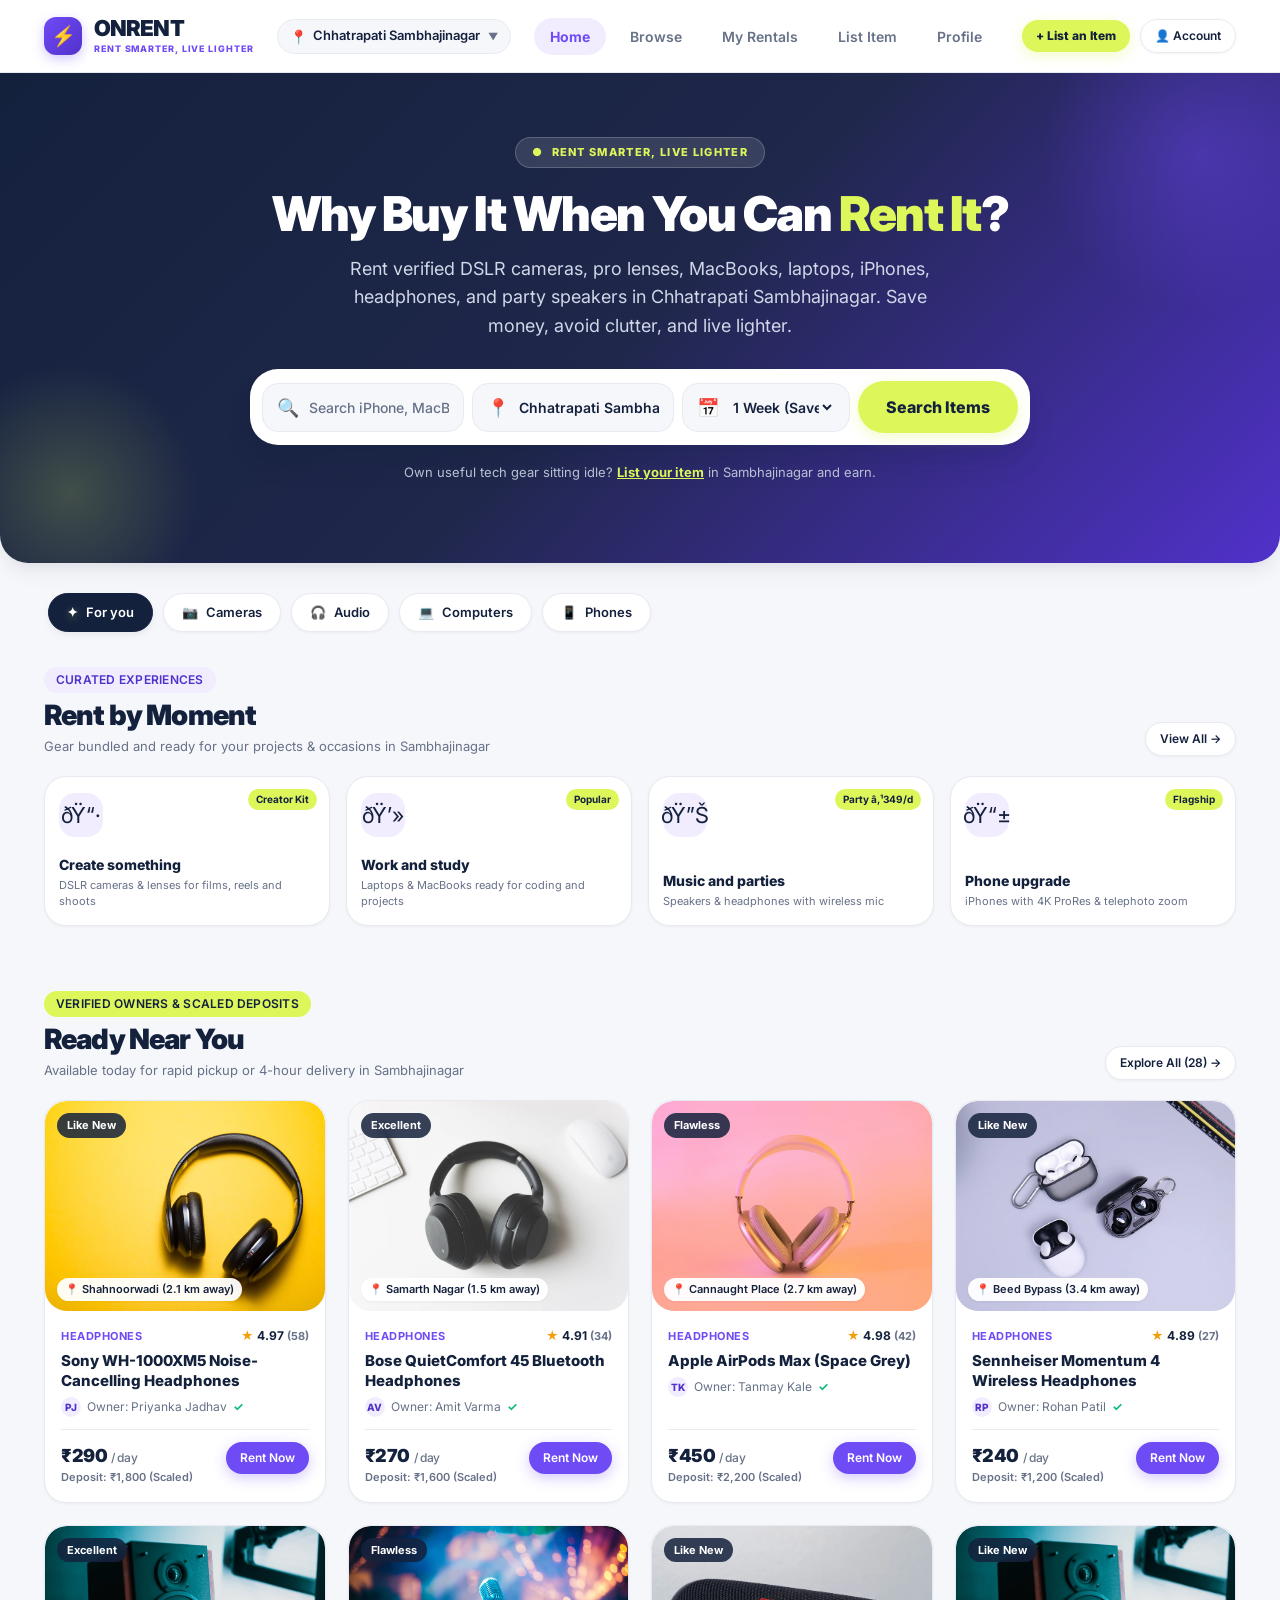
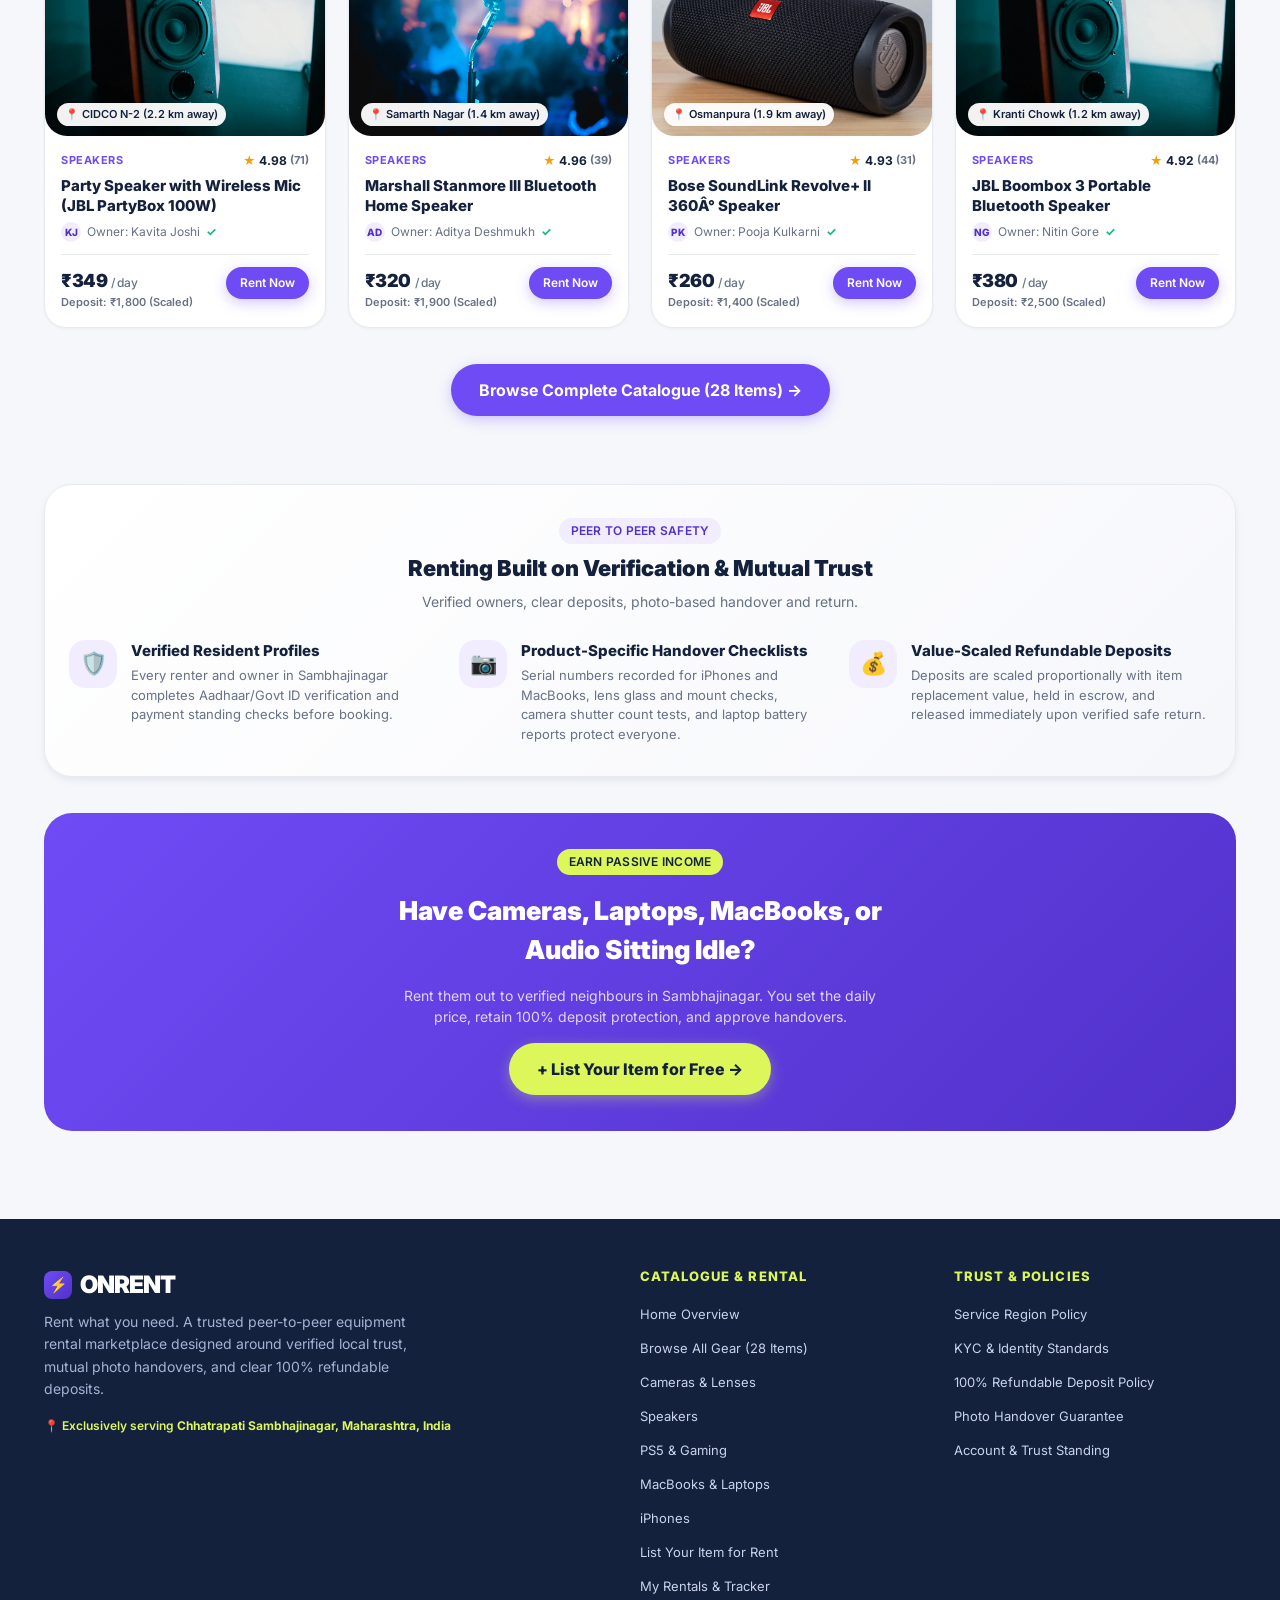
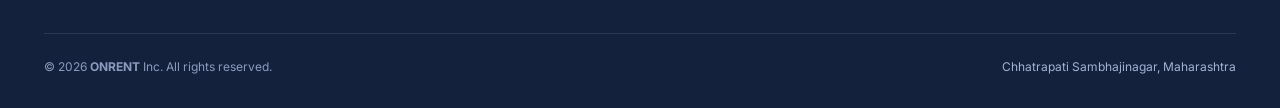
==== index.html @ 11cb268f "feat: initialize ONRENT application with core components, views, and seed assets" ====
<!DOCTYPE html>
<html lang="en">

<head>
  <meta charset="UTF-8" />
  <meta name="viewport" content="width=device-width, initial-scale=1.0" />
  <title>ONRENT — Rent What You Need in Chhatrapati Sambhajinagar</title>
  <meta name="description"
    content="ONRENT is the trusted local tech and creator gear rental marketplace in Chhatrapati Sambhajinagar. Rent DSLR cameras, DSLR lenses, MacBooks, laptops, iPhones, speakers, and PS5 gaming consoles with verified photo handovers." />
  <meta name="keywords"
    content="ONRENT, rental marketplace, Sambhajinagar, rent DSLR camera, rent DSLR lens, rent MacBook, rent laptop, rent iPhone, rent speaker, rent PS5" />

  <!-- Favicon SVG -->
  <link rel="icon"
    href="data:image/svg+xml,<svg xmlns='http://www.w3.org/2000/svg' viewBox='0 0 100 100'><rect width='100' height='100' rx='28' fill='%236f4bf6'/><text y='70' x='22' font-size='65' fill='%23ddf75b'>⚡</text></svg>"
    type="image/svg+xml" />

  <!-- Google Fonts: Inter -->
  <link rel="preconnect" href="https://fonts.googleapis.com">
  <link rel="preconnect" href="https://fonts.gstatic.com" crossorigin>
  <link href="https://fonts.googleapis.com/css2?family=Inter:wght@400;500;600;700;800;900&display=swap"
    rel="stylesheet">

  <!-- Core Design System Stylesheet -->
  <link rel="stylesheet" href="styles.css" />
</head>

<body>

  <!-- ======================================================================
       HEADER & NAVIGATION (Sticky Top Header with City Selector)
       ====================================================================== -->
  <header class="site-header" id="siteHeader">
    <!-- Populated dynamically by NavigationComponent -->
  </header>

  <!-- ======================================================================
       MAIN DYNAMIC VIEW CONTAINER
       All screens (Home, Browse, Product, Checkout, Tracker, Handover, Return,
       Rentals, List Item, Profile) render smoothly inside this container.
       ====================================================================== -->
  <main id="viewContainer" class="app-viewport">
    <!-- Screen components mount here -->
  </main>

  <!-- ======================================================================
       FOOTER
       ====================================================================== -->
  <footer class="site-footer">
    <div class="container">
      <div class="footer-top-grid">

        <!-- Brand Summary -->
        <div class="footer-brand">
          <div style="display: flex; align-items: center; gap: 8px; margin-bottom: 8px;">
            <span
              style="background: linear-gradient(135deg, var(--violet) 0%, var(--violet-dark) 100%); color: var(--lime); width: 28px; height: 28px; border-radius: 8px; display: inline-flex; align-items: center; justify-content: center; font-size: 15px; font-weight: 900;">⚡</span>
            <span style="font-size: 24px; font-weight: 900; letter-spacing: -0.04em;">ONRENT</span>
          </div>
          <p>
            Rent what you need. A trusted peer-to-peer equipment rental marketplace designed around verified local
            trust, mutual photo handovers, and clear 100% refundable deposits.
          </p>
          <div style="font-size: 12px; color: var(--lime); font-weight: 600;">
            📍 Exclusively serving <strong>Chhatrapati Sambhajinagar, Maharashtra, India</strong>
          </div>
        </div>

        <!-- Quick Navigation Links -->
        <div class="footer-col">
          <h5>Catalogue & Rental</h5>
          <ul class="footer-links-list">
            <li><button onclick="window.AppState.navigateTo('home')">Home Overview</button></li>
            <li><button onclick="window.AppState.navigateTo('browse')">Browse All Gear (28 Items)</button></li>
            <li><button onclick="window.AppState.navigateTo('browse', { category: 'cameras' })">Cameras &
                Lenses</button></li>
            <li><button onclick="window.AppState.navigateTo('browse', { category: 'speakers' })">Speakers</button></li>
            <li><button onclick="window.AppState.navigateTo('browse', { category: 'gaming' })">PS5 & Gaming</button>
            </li>
            <li><button onclick="window.AppState.navigateTo('browse', { category: 'computers' })">MacBooks &
                Laptops</button></li>

            <li><button onclick="window.AppState.navigateTo('browse', { category: 'phones' })">iPhones</button></li>
            <li><button onclick="window.AppState.navigateTo('list-item')">List Your Item for Rent</button></li>
            <li><button onclick="window.AppState.navigateTo('rentals')">My Rentals & Tracker</button></li>
          </ul>
        </div>

        <!-- Safety & Policy -->
        <div class="footer-col">
          <h5>Trust & Policies</h5>
          <ul class="footer-links-list">
            <li><button onclick="NavigationComponent.openLocationModal()">Service Region Policy</button></li>
            <li><button
                onclick="NavigationComponent.showToast('All renters and owners undergo Aadhaar / Govt ID verification before booking.')">KYC
                & Identity Standards</button></li>
            <li><button
                onclick="NavigationComponent.showToast('Security deposits are held in escrow and released immediately upon verified safe return.')">100%
                Refundable Deposit Policy</button></li>
            <li><button
                onclick="NavigationComponent.showToast('Mutual photo handovers preserve timestamped baseline condition records.')">Photo
                Handover Guarantee</button></li>
            <li><button onclick="window.AppState.navigateTo('profile')">Account & Trust Standing</button></li>
          </ul>
        </div>

      </div>

      <!-- Footer Bottom Copyright & Location -->
      <div class="footer-bottom-row">
        <div>
          © 2026 <strong>ONRENT</strong> Inc. All rights reserved.
        </div>
        <div style="color: #a4b3d3;">
          Chhatrapati Sambhajinagar, Maharashtra
        </div>
      </div>
    </div>
  </footer>

  <!-- Toast Notification Container -->
  <div id="toastShelf" class="toast-shelf" aria-live="polite"></div>

  <!-- Location Switcher Modal Placeholder -->
  <div id="locationModalContainer"></div>

  <!-- Core Data, State & Components Scripts -->
  <script src="config.js"></script>
  <script src="seed-data.js"></script>
  <script src="app-state.js"></script>
  <script src="components/navigation.js"></script>
  <script src="components/product-image.js"></script>
  <script src="components/home-view.js"></script>
  <script src="components/browse-view.js"></script>
  <script src="components/product-view.js"></script>
  <script src="components/checkout-view.js"></script>
  <script src="components/tracker-view.js"></script>
  <script src="components/handover-return.js"></script>
  <script src="components/rentals-view.js"></script>
  <script src="components/list-item-view.js"></script>
  <script src="components/profile-view.js"></script>

  <!-- Application Router & Lifecycle Dispatcher -->
  <script>
    // Main View Router
    function renderCurrentScreen() {
      const screen = window.AppState.currentScreen;

      switch (screen) {
        case 'home':
          window.HomeViewComponent.render();
          break;
        case 'browse':
          window.BrowseViewComponent.render();
          break;
        case 'product':
          window.ProductViewComponent.render();
          break;
        case 'checkout':
          window.CheckoutViewComponent.render();
          break;
        case 'tracker':
          window.TrackerViewComponent.render();
          break;
        case 'handover':
          window.HandoverReturnComponent.renderHandover();
          break;
        case 'return':
          window.HandoverReturnComponent.renderReturn();
          break;
        case 'rentals':
          window.RentalsViewComponent.render();
          break;
        case 'list-item':
          window.ListItemViewComponent.render();
          break;
        case 'profile':
          window.ProfileViewComponent.render();
          break;
        default:
          window.HomeViewComponent.render();
          break;
      }
    }

    function displayFatal(err) {
      const el = document.createElement('div');
      el.id = 'INITIALIZATION_FATAL';
      el.style = 'color:red;background:white;padding:30px;font-size:18px;font-family:monospace;white-space:pre-wrap;z-index:999999;position:relative;';
      el.innerText = 'INITIALIZATION ERROR:\n' + err.message + '\n' + err.stack;
      document.body ? document.body.insertBefore(el, document.body.firstChild) : alert(err.message);
      console.error('Fatal initialization error:', err);
    }

    // App Initialization
    document.addEventListener('DOMContentLoaded', () => {
      try {
        // Initialize Header & Mobile Bar
        window.NavigationComponent.init();

        // Listen to navigation events from AppState
        window.AppState.subscribe((event) => {
          if (event === 'navigate' || event === 'statechange' || event === 'booking_created' || event === 'listing_added' || event === 'handover_saved' || event === 'return_saved') {
            try {
              renderCurrentScreen();
            } catch (err) {
              displayFatal(err);
            }
          }
        });

        // Initial Mount
        renderCurrentScreen();
      } catch (err) {
        displayFatal(err);
      }
    });
  </script>

</body>

</html>
---- styles.css ----
/* ==========================================================================
   ONRENT — DESIGN SYSTEM & STYLESHEET
   Brand: ONRENT | Tagline: "Rent what you need"
   Palette:
     - Ink:         #14213d
     - Violet:      #6f4bf6
     - Dark Violet: #5131ca
     - Lime:        #ddf75b
     - Orange:      #ff8b5e
     - Paper:       #f6f7fb
     - Line:        #e8eaf1
     - Muted:       #677187
   Geometry: 19px–28px card border-radius, pill chips, soft layered shadows
   Layout: Mobile-first (430px mobile app) & Fluid Multi-Column Desktop Web
   ========================================================================== */

:root {
  /* Brand Core Palette */
  --ink: #14213d;
  --ink-900: #14213d;
  --ink-800: #1c2d52;
  --ink-700: #293d6b;
  --ink-600: #415582;
  --ink-500: #677187; /* Muted */
  --ink-400: #8c97af;
  --ink-300: #b8c1d4;
  --ink-200: #e8eaf1; /* Line */
  --ink-100: #f1f3f8;
  --ink-50:  #f6f7fb; /* Paper */

  --violet: #6f4bf6;
  --violet-hover: #5d38f2;
  --violet-dark: #5131ca;
  --violet-darker: #3c1fa8;
  --violet-light: #f1edfe;
  --violet-tint: #ded5fd;
  --violet-ring: rgba(111, 75, 246, 0.25);

  --lime: #ddf75b;
  --lime-hover: #d2f13f;
  --lime-dark: #8b9f1e;
  --lime-light: #f9fde6;

  --orange: #ff8b5e;
  --orange-hover: #ff743d;
  --orange-light: #fff2ec;

  --paper: #f6f7fb;
  --line: #e8eaf1;
  --muted: #677187;
  --white: #ffffff;

  --success: #10b981;
  --success-light: #ecfdf5;
  --warning: #f59e0b;
  --warning-light: #fffbeb;
  --danger: #ef4444;
  --danger-light: #fef2f2;

  /* Typography */
  --font-sans: 'Inter', -apple-system, BlinkMacSystemFont, 'Segoe UI', Roboto, Helvetica, Arial, sans-serif;

  /* Geometry & Radii */
  --radius-xs: 6px;
  --radius-sm: 10px;
  --radius-md: 16px;
  --radius-card: 22px;   /* 19px - 28px standard */
  --radius-lg: 24px;
  --radius-xl: 28px;
  --radius-full: 9999px; /* Pill */

  /* Shadows */
  --shadow-xs: 0 1px 3px rgba(20, 33, 61, 0.05);
  --shadow-sm: 0 4px 12px -2px rgba(20, 33, 61, 0.06), 0 2px 6px -1px rgba(20, 33, 61, 0.04);
  --shadow-md: 0 10px 25px -4px rgba(20, 33, 61, 0.08), 0 6px 12px -2px rgba(20, 33, 61, 0.04);
  --shadow-lg: 0 20px 35px -8px rgba(20, 33, 61, 0.12), 0 12px 18px -4px rgba(20, 33, 61, 0.06);
  --shadow-violet: 0 12px 28px -6px rgba(111, 75, 246, 0.35);
  --shadow-lime: 0 8px 20px -4px rgba(221, 247, 91, 0.4);

  /* Transitions */
  --ease-spring: cubic-bezier(0.175, 0.885, 0.32, 1.275);
  --transition-fast: 0.15s ease;
  --transition-normal: 0.25s ease;
}

/* ==========================================================================
   RESET & BASE STYLES
   ========================================================================== */
*, *::before, *::after {
  box-sizing: border-box;
  margin: 0;
  padding: 0;
}

html {
  font-size: 16px;
  scroll-behavior: smooth;
  -webkit-text-size-adjust: 100%;
}

body {
  font-family: var(--font-sans);
  background-color: var(--paper);
  color: var(--ink);
  line-height: 1.5;
  -webkit-font-smoothing: antialiased;
  -moz-osx-font-smoothing: grayscale;
  min-height: 100vh;
  display: flex;
  flex-direction: column;
  overflow-x: hidden;
  padding-bottom: 76px; /* Space for mobile bottom bar */
}

@media (min-width: 992px) {
  body {
    padding-bottom: 0;
  }
}

img {
  max-width: 100%;
  height: auto;
  display: block;
}

button, input, select, textarea {
  font: inherit;
  color: inherit;
}

button {
  cursor: pointer;
  border: none;
  background: none;
  outline: none;
  transition: transform var(--transition-fast), background-color var(--transition-fast), box-shadow var(--transition-fast), opacity var(--transition-fast);
}

button:active {
  transform: scale(0.98);
}

a {
  color: inherit;
  text-decoration: none;
}

/* Accessible Focus States */
button:focus-visible, input:focus-visible, select:focus-visible, textarea:focus-visible, a:focus-visible, [tabindex]:focus-visible {
  outline: 2px solid var(--violet);
  outline-offset: 2px;
}

/* Layout Containers */
.container {
  width: 100%;
  max-width: 1240px;
  margin-left: auto;
  margin-right: auto;
  padding-left: 16px;
  padding-right: 16px;
}

@media (min-width: 768px) {
  .container {
    padding-left: 24px;
    padding-right: 24px;
  }
}

/* App Shell Framework */
.app-viewport {
  width: 100%;
  min-height: 100vh;
  display: flex;
  flex-direction: column;
}

/* ==========================================================================
   BUTTONS & CALL-TO-ACTION SYSTEM
   ========================================================================== */
.btn {
  display: inline-flex;
  align-items: center;
  justify-content: center;
  gap: 8px;
  font-weight: 600;
  font-size: 14px;
  padding: 10px 18px;
  border-radius: var(--radius-full);
  text-align: center;
  white-space: nowrap;
  user-select: none;
  position: relative;
  overflow: hidden;
  transition: all var(--transition-normal);
}

.btn-sm {
  padding: 7px 14px;
  font-size: 12px;
}

.btn-lg {
  padding: 14px 28px;
  font-size: 16px;
  font-weight: 700;
}

/* Violet Primary Button */
.btn-violet {
  background-color: var(--violet);
  color: var(--white);
  box-shadow: 0 4px 14px rgba(111, 75, 246, 0.3);
}

.btn-violet:hover {
  background-color: var(--violet-hover);
  box-shadow: 0 6px 18px rgba(111, 75, 246, 0.4);
}

/* Lime Highlight CTA Button (Key reference design requirement) */
.btn-lime {
  background-color: var(--lime);
  color: var(--ink);
  font-weight: 800;
  box-shadow: 0 4px 14px rgba(221, 247, 91, 0.35);
}

.btn-lime:hover {
  background-color: var(--lime-hover);
  box-shadow: 0 6px 20px rgba(221, 247, 91, 0.5);
}

/* Secondary Button */
.btn-secondary {
  background-color: var(--white);
  color: var(--ink);
  border: 1px solid var(--line);
  box-shadow: var(--shadow-xs);
}

.btn-secondary:hover {
  background-color: var(--ink-100);
  border-color: var(--ink-300);
}

/* Ghost / Outline Violet */
.btn-outline-violet {
  background-color: transparent;
  color: var(--violet);
  border: 1.5px solid var(--violet);
}

.btn-outline-violet:hover {
  background-color: var(--violet-light);
}

.btn-full {
  width: 100%;
}

/* Pill Badges & Chips */
.pill-badge {
  display: inline-flex;
  align-items: center;
  gap: 6px;
  padding: 4px 12px;
  border-radius: var(--radius-full);
  font-size: 12px;
  font-weight: 600;
  letter-spacing: 0.02em;
}

.pill-badge-violet {
  background-color: var(--violet-light);
  color: var(--violet-dark);
}

.pill-badge-lime {
  background-color: var(--lime);
  color: var(--ink);
}

.pill-badge-orange {
  background-color: var(--orange-light);
  color: #c2410c;
}

.pill-badge-success {
  background-color: var(--success-light);
  color: #065f46;
}

.pill-badge-muted {
  background-color: var(--ink-100);
  color: var(--muted);
  border: 1px solid var(--line);
}

/* ==========================================================================
   NAVIGATION: TOP DESKTOP HEADER & MOBILE BAR
   ========================================================================== */
.site-header {
  position: sticky;
  top: 0;
  z-index: 100;
  background-color: rgba(255, 255, 255, 0.95);
  backdrop-filter: blur(14px);
  border-bottom: 1px solid var(--line);
  transition: box-shadow var(--transition-fast);
}

.site-header.scrolled {
  box-shadow: var(--shadow-sm);
}

.header-container {
  display: flex;
  align-items: center;
  justify-content: space-between;
  height: 72px;
  gap: 16px;
}

.brand-block {
  display: flex;
  align-items: center;
  gap: 12px;
  cursor: pointer;
  text-decoration: none;
}

.brand-symbol {
  width: 38px;
  height: 38px;
  border-radius: 12px;
  background: linear-gradient(135deg, var(--violet) 0%, var(--violet-dark) 100%);
  display: flex;
  align-items: center;
  justify-content: center;
  color: var(--lime);
  font-weight: 900;
  font-size: 20px;
  box-shadow: 0 4px 12px rgba(111, 75, 246, 0.3);
}

.brand-text-wrap {
  display: flex;
  flex-direction: column;
}

.brand-name {
  font-size: 22px;
  font-weight: 900;
  letter-spacing: -0.04em;
  color: var(--ink);
  line-height: 1;
}

.brand-eyebrow-text {
  font-size: 9px;
  font-weight: 800;
  letter-spacing: 0.1em;
  color: var(--violet);
  margin-top: 3px;
  text-transform: uppercase;
}

/* Location Selector Chip */
.location-selector-chip {
  display: inline-flex;
  align-items: center;
  gap: 6px;
  background-color: var(--ink-50);
  border: 1px solid var(--line);
  padding: 6px 12px;
  border-radius: var(--radius-full);
  font-size: 13px;
  font-weight: 600;
  color: var(--ink);
  transition: all var(--transition-fast);
}

.location-selector-chip:hover {
  background-color: var(--white);
  border-color: var(--violet-tint);
  box-shadow: var(--shadow-xs);
}

.location-dot {
  color: var(--violet);
  font-size: 14px;
}

/* Desktop Navigation Menu Links */
.desktop-nav {
  display: none;
}

@media (min-width: 992px) {
  .desktop-nav {
    display: flex;
    align-items: center;
    gap: 8px;
  }
}

.nav-item-btn {
  padding: 8px 16px;
  border-radius: var(--radius-full);
  font-size: 14px;
  font-weight: 600;
  color: var(--muted);
  transition: all var(--transition-fast);
}

.nav-item-btn:hover {
  color: var(--violet);
  background-color: var(--violet-light);
}

.nav-item-btn.active {
  color: var(--violet);
  background-color: var(--violet-light);
  font-weight: 700;
}

.header-actions {
  display: flex;
  align-items: center;
  gap: 10px;
}

/* Mobile Bottom Navigation Bar (Fixed 430px app feel) */
.mobile-bottom-bar {
  position: fixed;
  bottom: 0;
  left: 0;
  right: 0;
  height: 68px;
  background-color: rgba(255, 255, 255, 0.98);
  backdrop-filter: blur(16px);
  border-top: 1px solid var(--line);
  display: flex;
  align-items: center;
  justify-content: space-around;
  z-index: 99;
  box-shadow: 0 -4px 18px rgba(20, 33, 61, 0.05);
}

@media (min-width: 992px) {
  .mobile-bottom-bar {
    display: none;
  }
}

.mobile-nav-tab {
  display: flex;
  flex-direction: column;
  align-items: center;
  justify-content: center;
  gap: 3px;
  flex: 1;
  height: 100%;
  color: var(--muted);
  font-size: 11px;
  font-weight: 600;
  transition: all var(--transition-fast);
  position: relative;
}

.mobile-nav-tab.active {
  color: var(--violet);
  font-weight: 700;
}

.mobile-nav-tab .tab-icon {
  font-size: 20px;
  transition: transform var(--transition-fast);
}

.mobile-nav-tab.active .tab-icon {
  transform: translateY(-2px);
}

.mobile-nav-tab.list-tab-highlight {
  position: relative;
}

.mobile-nav-tab.list-tab-highlight .tab-icon-wrap {
  width: 40px;
  height: 40px;
  border-radius: 50%;
  background: linear-gradient(135deg, var(--violet) 0%, var(--violet-dark) 100%);
  display: flex;
  align-items: center;
  justify-content: center;
  color: var(--lime);
  font-size: 18px;
  box-shadow: var(--shadow-violet);
  margin-top: -14px;
}

/* ==========================================================================
   HERO BANNER & SEARCH BAR
   ========================================================================== */
.hero-section {
  position: relative;
  background: linear-gradient(135deg, #14213d 0%, #1f274a 50%, #5131ca 100%);
  color: var(--white);
  padding: 44px 0 60px;
  border-radius: 0 0 var(--radius-xl) var(--radius-xl);
  overflow: hidden;
  box-shadow: var(--shadow-md);
}

@media (min-width: 768px) {
  .hero-section {
    padding: 64px 0 80px;
    margin-bottom: 24px;
  }
}

.hero-bg-shapes {
  position: absolute;
  top: 0;
  left: 0;
  right: 0;
  bottom: 0;
  pointer-events: none;
  overflow: hidden;
}

.hero-shape-1 {
  position: absolute;
  top: -80px;
  right: -80px;
  width: 320px;
  height: 320px;
  border-radius: 50%;
  background: radial-gradient(circle, rgba(111, 75, 246, 0.35) 0%, transparent 70%);
}

.hero-shape-2 {
  position: absolute;
  bottom: -60px;
  left: -60px;
  width: 260px;
  height: 260px;
  border-radius: 50%;
  background: radial-gradient(circle, rgba(221, 247, 91, 0.2) 0%, transparent 70%);
}

.hero-content {
  position: relative;
  z-index: 2;
  text-align: center;
  max-width: 840px;
  margin: 0 auto;
}

.hero-pill-badge {
  display: inline-flex;
  align-items: center;
  gap: 8px;
  background-color: rgba(255, 255, 255, 0.12);
  backdrop-filter: blur(8px);
  border: 1px solid rgba(255, 255, 255, 0.2);
  color: var(--lime);
  font-size: 11px;
  font-weight: 800;
  letter-spacing: 0.12em;
  padding: 6px 16px;
  border-radius: var(--radius-full);
  margin-bottom: 18px;
  text-transform: uppercase;
}

.hero-title {
  font-size: 32px;
  font-weight: 900;
  line-height: 1.15;
  letter-spacing: -0.03em;
  margin-bottom: 14px;
}

@media (min-width: 768px) {
  .hero-title {
    font-size: 48px;
  }
}

.hero-title .highlight-lime {
  color: var(--lime);
  position: relative;
}

.hero-subtitle {
  font-size: 15px;
  color: #d1d7e8;
  max-width: 620px;
  margin: 0 auto 28px;
  line-height: 1.6;
}

@media (min-width: 768px) {
  .hero-subtitle {
    font-size: 18px;
  }
}

/* Search Bar Component */
.hero-search-box {
  background-color: var(--white);
  border-radius: var(--radius-xl);
  padding: 12px;
  box-shadow: var(--shadow-lg);
  max-width: 780px;
  margin: 0 auto;
}

.search-form-grid {
  display: flex;
  flex-direction: column;
  gap: 10px;
}

@media (min-width: 768px) {
  .search-form-grid {
    flex-direction: row;
    align-items: center;
    gap: 8px;
  }
}

.search-field-unit {
  flex: 1;
  display: flex;
  align-items: center;
  gap: 10px;
  background-color: var(--ink-50);
  border: 1px solid var(--line);
  padding: 10px 14px;
  border-radius: var(--radius-md);
  text-align: left;
}

.search-field-unit.duration-field {
  flex: 0.8;
}

.search-field-unit input, .search-field-unit select {
  border: none;
  background: transparent;
  width: 100%;
  font-size: 14px;
  font-weight: 600;
  color: var(--ink);
  outline: none;
}

.search-field-unit input::placeholder {
  color: var(--muted);
  font-weight: 500;
}

.search-field-icon {
  font-size: 18px;
  color: var(--violet);
  flex-shrink: 0;
}

/* Category Chips Scroller */
.category-chips-bar {
  display: flex;
  align-items: center;
  gap: 10px;
  overflow-x: auto;
  padding: 18px 4px 10px;
  scrollbar-width: none;
  -webkit-overflow-scrolling: touch;
}

.category-chips-bar::-webkit-scrollbar {
  display: none;
}

.category-chip {
  display: inline-flex;
  align-items: center;
  gap: 8px;
  padding: 9px 18px;
  border-radius: var(--radius-full);
  background-color: var(--white);
  border: 1px solid var(--line);
  color: var(--ink);
  font-size: 13px;
  font-weight: 600;
  white-space: nowrap;
  box-shadow: var(--shadow-xs);
  transition: all var(--transition-fast);
}

.category-chip:hover {
  border-color: var(--violet-tint);
  background-color: var(--ink-100);
}

.category-chip.active {
  background-color: var(--ink);
  color: var(--white);
  border-color: var(--ink);
  box-shadow: var(--shadow-sm);
}

.category-chip.active .chip-icon {
  filter: drop-shadow(0 2px 4px rgba(221, 247, 91, 0.4));
}

/* ==========================================================================
   "RENT BY MOMENT" CURATED CAROUSEL/TILES
   ========================================================================== */
.section-block {
  padding: 32px 0;
}

.section-head {
  display: flex;
  align-items: flex-end;
  justify-content: space-between;
  margin-bottom: 20px;
  gap: 12px;
}

.section-title {
  font-size: 22px;
  font-weight: 900;
  letter-spacing: -0.03em;
  color: var(--ink);
  line-height: 1.2;
}

@media (min-width: 768px) {
  .section-title {
    font-size: 28px;
  }
}

.section-subtitle {
  font-size: 13px;
  color: var(--muted);
  margin-top: 4px;
}

.moments-scroll-grid {
  display: grid;
  grid-template-columns: repeat(2, 1fr);
  gap: 14px;
}

@media (min-width: 640px) {
  .moments-scroll-grid {
    grid-template-columns: repeat(3, 1fr);
    gap: 16px;
  }
}

@media (min-width: 1024px) {
  .moments-scroll-grid {
    grid-template-columns: repeat(6, 1fr);
  }
}

.moment-card {
  background: var(--white);
  border: 1px solid var(--line);
  border-radius: var(--radius-card);
  padding: 16px 14px;
  cursor: pointer;
  display: flex;
  flex-direction: column;
  justify-content: space-between;
  min-height: 150px;
  box-shadow: var(--shadow-xs);
  transition: transform var(--transition-normal), box-shadow var(--transition-normal), border-color var(--transition-normal);
  position: relative;
  overflow: hidden;
}

.moment-card:hover {
  transform: translateY(-4px);
  box-shadow: var(--shadow-md);
  border-color: var(--violet-tint);
}

.moment-icon-badge {
  width: 44px;
  height: 44px;
  border-radius: var(--radius-md);
  background-color: var(--violet-light);
  display: flex;
  align-items: center;
  justify-content: center;
  font-size: 22px;
  margin-bottom: 12px;
}

.moment-tag-pill {
  position: absolute;
  top: 12px;
  right: 12px;
  font-size: 10px;
  font-weight: 700;
  padding: 3px 8px;
  border-radius: var(--radius-full);
  background: var(--lime);
  color: var(--ink);
}

.moment-card-title {
  font-size: 14px;
  font-weight: 800;
  color: var(--ink);
  line-height: 1.3;
  margin-bottom: 4px;
}

.moment-card-desc {
  font-size: 11px;
  color: var(--muted);
  line-height: 1.4;
}

/* ==========================================================================
   PRODUCT CARD & CATALOGUE GRID
   ========================================================================== */
.product-grid {
  display: grid;
  grid-template-columns: 1fr;
  gap: 18px;
}

@media (min-width: 580px) {
  .product-grid {
    grid-template-columns: repeat(2, 1fr);
  }
}

@media (min-width: 992px) {
  .product-grid {
    grid-template-columns: repeat(3, 1fr);
    gap: 22px;
  }
}

@media (min-width: 1200px) {
  .product-grid {
    grid-template-columns: repeat(4, 1fr);
  }
}

.product-card {
  background-color: var(--white);
  border: 1px solid var(--line);
  border-radius: var(--radius-card);
  overflow: hidden;
  box-shadow: var(--shadow-xs);
  transition: transform var(--transition-normal), box-shadow var(--transition-normal), border-color var(--transition-normal);
  display: flex;
  flex-direction: column;
  cursor: pointer;
  position: relative;
}

.product-card:hover {
  transform: translateY(-4px);
  box-shadow: var(--shadow-md);
  border-color: var(--violet-tint);
}

.product-card-img-wrap {
  position: relative;
  width: 100%;
  aspect-ratio: 4 / 3;
  background-color: var(--ink-100);
  overflow: hidden;
}

.product-card-img {
  width: 100%;
  height: 100%;
  object-fit: cover;
  transition: transform 0.4s ease;
}

.product-card:hover .product-card-img {
  transform: scale(1.04);
}

.product-condition-badge {
  position: absolute;
  top: 12px;
  left: 12px;
  font-size: 11px;
  font-weight: 700;
  padding: 4px 10px;
  border-radius: var(--radius-full);
  background-color: rgba(20, 33, 61, 0.85);
  backdrop-filter: blur(6px);
  color: var(--white);
}

.product-distance-badge {
  position: absolute;
  bottom: 10px;
  left: 12px;
  font-size: 11px;
  font-weight: 600;
  padding: 3px 8px;
  border-radius: var(--radius-full);
  background-color: rgba(255, 255, 255, 0.95);
  backdrop-filter: blur(6px);
  color: var(--ink);
  box-shadow: var(--shadow-xs);
}

.product-card-body {
  padding: 16px;
  display: flex;
  flex-direction: column;
  flex: 1;
}

.product-category-row {
  display: flex;
  align-items: center;
  justify-content: space-between;
  margin-bottom: 6px;
}

.product-category-name {
  font-size: 11px;
  font-weight: 700;
  letter-spacing: 0.05em;
  text-transform: uppercase;
  color: var(--violet);
}

.product-rating-box {
  display: flex;
  align-items: center;
  gap: 3px;
  font-size: 12px;
  font-weight: 700;
  color: var(--ink);
}

.product-rating-box .star {
  color: #f59e0b;
}

.product-card-title {
  font-size: 15px;
  font-weight: 800;
  color: var(--ink);
  line-height: 1.35;
  margin-bottom: 6px;
  display: -webkit-box;
  -webkit-line-clamp: 2;
  -webkit-box-orient: vertical;
  overflow: hidden;
}

.product-owner-row {
  display: flex;
  align-items: center;
  gap: 6px;
  font-size: 12px;
  color: var(--muted);
  margin-bottom: 12px;
}

.product-owner-avatar {
  width: 20px;
  height: 20px;
  border-radius: 50%;
  background-color: var(--violet-light);
  color: var(--violet-dark);
  font-size: 10px;
  font-weight: 800;
  display: flex;
  align-items: center;
  justify-content: center;
}

.product-card-footer {
  margin-top: auto;
  padding-top: 12px;
  border-top: 1px solid var(--line);
  display: flex;
  align-items: baseline;
  justify-content: space-between;
}

.product-price-block {
  display: flex;
  flex-direction: column;
}

.product-daily-rate {
  font-size: 18px;
  font-weight: 900;
  color: var(--ink);
  letter-spacing: -0.02em;
}

.product-daily-rate span {
  font-size: 12px;
  font-weight: 500;
  color: var(--muted);
}

.product-deposit-pill {
  font-size: 11px;
  font-weight: 600;
  color: var(--muted);
}

/* ==========================================================================
   TRUST & SAFETY BANNER (Specific Reference Design Requirement)
   ========================================================================== */
.trust-banner-section {
  background: linear-gradient(135deg, var(--white) 0%, var(--ink-50) 100%);
  border: 1px solid var(--line);
  border-radius: var(--radius-xl);
  padding: 32px 24px;
  margin: 36px 0;
  box-shadow: var(--shadow-sm);
}

.trust-banner-grid {
  display: grid;
  grid-template-columns: 1fr;
  gap: 20px;
}

@media (min-width: 768px) {
  .trust-banner-grid {
    grid-template-columns: repeat(3, 1fr);
    gap: 28px;
  }
}

.trust-feature-item {
  display: flex;
  gap: 14px;
  align-items: flex-start;
}

.trust-feature-icon {
  width: 48px;
  height: 48px;
  border-radius: var(--radius-md);
  background-color: var(--violet-light);
  color: var(--violet);
  display: flex;
  align-items: center;
  justify-content: center;
  font-size: 22px;
  flex-shrink: 0;
}

.trust-feature-content h4 {
  font-size: 15px;
  font-weight: 800;
  color: var(--ink);
  margin-bottom: 4px;
}

.trust-feature-content p {
  font-size: 13px;
  color: var(--muted);
  line-height: 1.5;
}

/* ==========================================================================
   MODALS & WORKING SCREENS ARCHITECTURE
   ========================================================================== */
.modal-backdrop {
  position: fixed;
  top: 0;
  left: 0;
  right: 0;
  bottom: 0;
  background-color: rgba(20, 33, 61, 0.6);
  backdrop-filter: blur(8px);
  z-index: 1000;
  display: flex;
  align-items: center;
  justify-content: center;
  padding: 16px;
  opacity: 0;
  visibility: hidden;
  transition: all var(--transition-normal);
}

.modal-backdrop.active {
  opacity: 1;
  visibility: visible;
}

.modal-box {
  background-color: var(--white);
  border-radius: var(--radius-xl);
  width: 100%;
  max-width: 600px;
  max-height: 90vh;
  overflow-y: auto;
  padding: 24px;
  position: relative;
  box-shadow: var(--shadow-xl);
  transform: translateY(20px) scale(0.97);
  transition: transform var(--transition-normal);
}

@media (min-width: 768px) {
  .modal-box {
    padding: 32px;
  }
}

.modal-backdrop.active .modal-box {
  transform: translateY(0) scale(1);
}

.modal-close-btn {
  position: absolute;
  top: 20px;
  right: 20px;
  width: 36px;
  height: 36px;
  border-radius: 50%;
  background-color: var(--ink-50);
  border: 1px solid var(--line);
  display: flex;
  align-items: center;
  justify-content: center;
  font-size: 16px;
  color: var(--ink);
  transition: all var(--transition-fast);
}

.modal-close-btn:hover {
  background-color: var(--ink-100);
  transform: rotate(90deg);
}

/* ==========================================================================
   PRICE CALCULATOR & PLAN PICKER COMPONENT
   ========================================================================== */
.calc-card-container {
  background-color: var(--ink-50);
  border: 1px solid var(--line);
  border-radius: var(--radius-card);
  padding: 20px;
  margin: 18px 0;
}

.plan-options-grid {
  display: grid;
  grid-template-columns: repeat(2, 1fr);
  gap: 8px;
  margin-bottom: 16px;
}

@media (min-width: 540px) {
  .plan-options-grid {
    grid-template-columns: repeat(4, 1fr);
  }
}

.plan-pill-btn {
  background-color: var(--white);
  border: 1.5px solid var(--line);
  border-radius: var(--radius-md);
  padding: 10px 8px;
  text-align: center;
  cursor: pointer;
  transition: all var(--transition-fast);
  display: flex;
  flex-direction: column;
  gap: 2px;
}

.plan-pill-btn:hover {
  border-color: var(--violet-tint);
}

.plan-pill-btn.active {
  border-color: var(--violet);
  background-color: var(--violet-light);
  box-shadow: 0 0 0 1px var(--violet);
}

.plan-pill-name {
  font-size: 13px;
  font-weight: 800;
  color: var(--ink);
}

.plan-pill-discount {
  font-size: 10px;
  font-weight: 700;
  color: var(--violet-dark);
}

.calc-dates-row {
  display: grid;
  grid-template-columns: 1fr 1fr;
  gap: 10px;
  margin-bottom: 14px;
}

.calc-input-group label {
  display: block;
  font-size: 11px;
  font-weight: 700;
  text-transform: uppercase;
  color: var(--muted);
  margin-bottom: 4px;
}

.calc-input-group input, .calc-input-group select {
  width: 100%;
  padding: 8px 12px;
  border-radius: var(--radius-sm);
  border: 1px solid var(--line);
  background-color: var(--white);
  font-size: 13px;
  font-weight: 600;
}

.calc-toggle-row {
  background-color: var(--white);
  border: 1px solid var(--line);
  border-radius: var(--radius-md);
  padding: 12px 14px;
  display: flex;
  align-items: center;
  justify-content: space-between;
  margin-bottom: 14px;
  cursor: pointer;
}

.calc-toggle-row input[type="checkbox"] {
  width: 18px;
  height: 18px;
  accent-color: var(--violet);
}

/* Itemized Price Breakdown Table */
.calc-breakdown-list {
  display: flex;
  flex-direction: column;
  gap: 8px;
  font-size: 13px;
  padding: 14px 0;
  border-top: 1px solid var(--line);
  border-bottom: 1px solid var(--line);
  margin-bottom: 14px;
}

.calc-breakdown-row {
  display: flex;
  align-items: center;
  justify-content: space-between;
  color: var(--muted);
}

.calc-breakdown-row.highlight-net {
  color: var(--ink);
  font-weight: 700;
}

.calc-breakdown-row.highlight-total {
  font-size: 16px;
  font-weight: 900;
  color: var(--ink);
  padding-top: 6px;
  border-top: 1px dashed var(--line);
}

.calc-breakdown-row.highlight-total .total-val {
  color: var(--violet);
}

/* ==========================================================================
   ORDER TRACKER & TIMELINE
   ========================================================================== */
.timeline-stepper {
  display: flex;
  flex-direction: column;
  gap: 20px;
  position: relative;
  padding-left: 28px;
  margin: 24px 0;
}

.timeline-stepper::before {
  content: '';
  position: absolute;
  top: 12px;
  bottom: 12px;
  left: 11px;
  width: 2px;
  background-color: var(--line);
}

.timeline-step {
  position: relative;
  display: flex;
  flex-direction: column;
  gap: 3px;
}

.step-marker {
  position: absolute;
  left: -28px;
  top: 2px;
  width: 24px;
  height: 24px;
  border-radius: 50%;
  background-color: var(--white);
  border: 2px solid var(--line);
  display: flex;
  align-items: center;
  justify-content: center;
  font-size: 11px;
  font-weight: 700;
  color: var(--muted);
  z-index: 2;
}

.timeline-step.completed .step-marker {
  background-color: var(--violet);
  border-color: var(--violet);
  color: var(--white);
}

.timeline-step.active .step-marker {
  background-color: var(--lime);
  border-color: var(--ink);
  color: var(--ink);
  box-shadow: 0 0 0 4px var(--violet-light);
}

.step-title {
  font-size: 14px;
  font-weight: 700;
  color: var(--ink);
}

.step-desc {
  font-size: 12px;
  color: var(--muted);
}

/* ==========================================================================
   TOAST NOTIFICATION COMPONENT
   ========================================================================== */
.toast-shelf {
  position: fixed;
  bottom: 84px;
  left: 50%;
  transform: translateX(-50%);
  z-index: 2000;
  display: flex;
  flex-direction: column;
  gap: 8px;
  pointer-events: none;
  width: calc(100% - 32px);
  max-width: 400px;
}

@media (min-width: 992px) {
  .toast-shelf {
    bottom: 24px;
    right: 24px;
    left: auto;
    transform: none;
  }
}

.toast-pill {
  background-color: var(--ink);
  color: var(--white);
  padding: 12px 18px;
  border-radius: var(--radius-full);
  font-size: 13px;
  font-weight: 600;
  box-shadow: var(--shadow-lg);
  display: flex;
  align-items: center;
  gap: 10px;
  animation: slideToastUp 0.3s var(--ease-spring);
  pointer-events: auto;
}

.toast-pill.success {
  background-color: #064e3b;
  border: 1px solid #10b981;
}

.toast-pill.warning {
  background-color: #78350f;
  border: 1px solid #f59e0b;
}

@keyframes slideToastUp {
  from {
    opacity: 0;
    transform: translateY(16px);
  }
  to {
    opacity: 1;
    transform: translateY(0);
  }
}

/* ==========================================================================
   FOOTER
   ========================================================================== */
.site-footer {
  background-color: var(--ink);
  color: var(--white);
  padding: 48px 0 32px;
  margin-top: 48px;
}

.footer-top-grid {
  display: grid;
  grid-template-columns: 1fr;
  gap: 32px;
  margin-bottom: 36px;
}

@media (min-width: 768px) {
  .footer-top-grid {
    grid-template-columns: 2fr 1fr 1fr;
  }
}

.footer-brand h3 {
  font-size: 24px;
  font-weight: 900;
  letter-spacing: -0.04em;
  margin-bottom: 8px;
}

.footer-brand p {
  font-size: 14px;
  color: #a4b3d3;
  line-height: 1.6;
  max-width: 380px;
  margin-bottom: 16px;
}

.footer-col h5 {
  font-size: 13px;
  font-weight: 800;
  text-transform: uppercase;
  letter-spacing: 0.08em;
  color: var(--lime);
  margin-bottom: 14px;
}

.footer-links-list {
  list-style: none;
  display: flex;
  flex-direction: column;
  gap: 10px;
}

.footer-links-list button {
  font-size: 13px;
  color: #c9d4eb;
  text-align: left;
  transition: color var(--transition-fast);
}

.footer-links-list button:hover {
  color: var(--lime);
}

.footer-bottom-row {
  padding-top: 24px;
  border-top: 1px solid rgba(255, 255, 255, 0.1);
  display: flex;
  flex-direction: column;
  gap: 12px;
  font-size: 12px;
  color: #8c9bbd;
}

@media (min-width: 768px) {
  .footer-bottom-row {
    flex-direction: row;
    align-items: center;
    justify-content: space-between;
  }
}

/* ==========================================================================
   PRODUCT IMAGE COMPONENT & SKELETON LOADERS
   ========================================================================== */
.onrent-img-wrap {
  position: relative;
  width: 100%;
  overflow: hidden;
  background-color: var(--ink-50);
  display: block;
  border-radius: inherit;
}

.onrent-skeleton {
  position: absolute;
  inset: 0;
  background: linear-gradient(90deg, #f0f2f7 25%, #e4e7f1 50%, #f0f2f7 75%);
  background-size: 200% 100%;
  animation: onrentShimmer 1.5s infinite;
  z-index: 0;
  pointer-events: none;
  transition: opacity 0.3s ease;
}

.onrent-skeleton.skeleton-hidden {
  opacity: 0;
  pointer-events: none;
  display: none;
}

@keyframes onrentShimmer {
  0% {
    background-position: 200% 0;
  }
  100% {
    background-position: -200% 0;
  }
}

.onrent-img {
  width: 100%;
  height: 100%;
  object-fit: cover;
  display: block;
  position: relative;
  z-index: 1;
  opacity: 1; /* Content must show by default */
  transition: opacity 0.35s ease, transform 0.4s ease;
}

.onrent-img.is-loaded {
  opacity: 1;
}

.product-card:hover .onrent-img {
  transform: scale(1.04);
}

.onrent-img-overlays {
  position: absolute;
  inset: 0;
  pointer-events: none;
  z-index: 2;
}

.onrent-img-overlays > * {
  pointer-events: auto;
}

.onrent-img-fallback {
  position: absolute;
  inset: 0;
  display: flex;
  flex-direction: column;
  align-items: center;
  justify-content: center;
  background: linear-gradient(135deg, #f8f9fd 0%, #edf0f9 100%);
  color: var(--muted);
  padding: 16px;
  text-align: center;
  gap: 6px;
  border-radius: inherit;
  z-index: 1;
}

.onrent-img-fallback .fallback-icon {
  font-size: 36px;
  filter: drop-shadow(0 2px 4px rgba(20, 33, 61, 0.1));
}

.onrent-img-fallback .fallback-label {
  font-size: 13px;
  font-weight: 800;
  color: var(--ink);
}

.onrent-img-fallback .fallback-badge {
  font-size: 10px;
  font-weight: 700;
  color: var(--violet);
  background: var(--violet-light);
  padding: 2px 8px;
  border-radius: var(--radius-full);
}
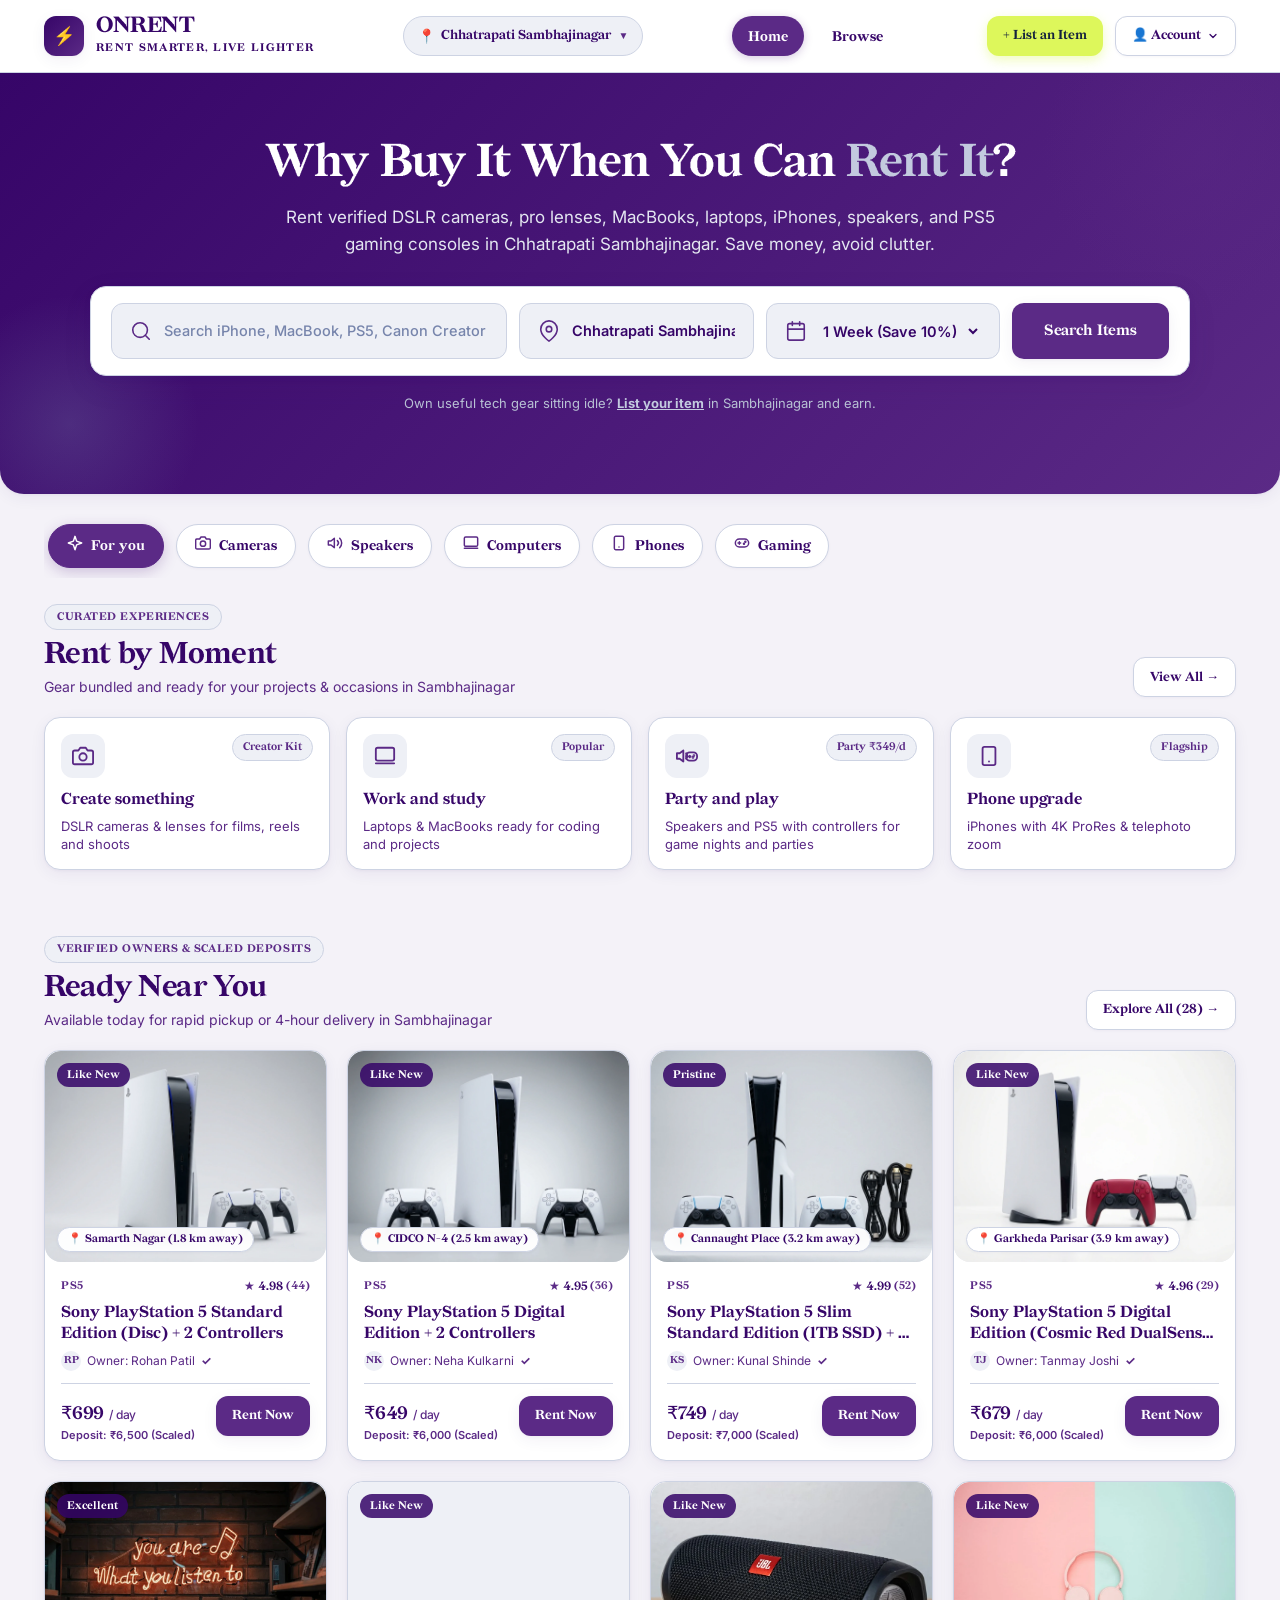
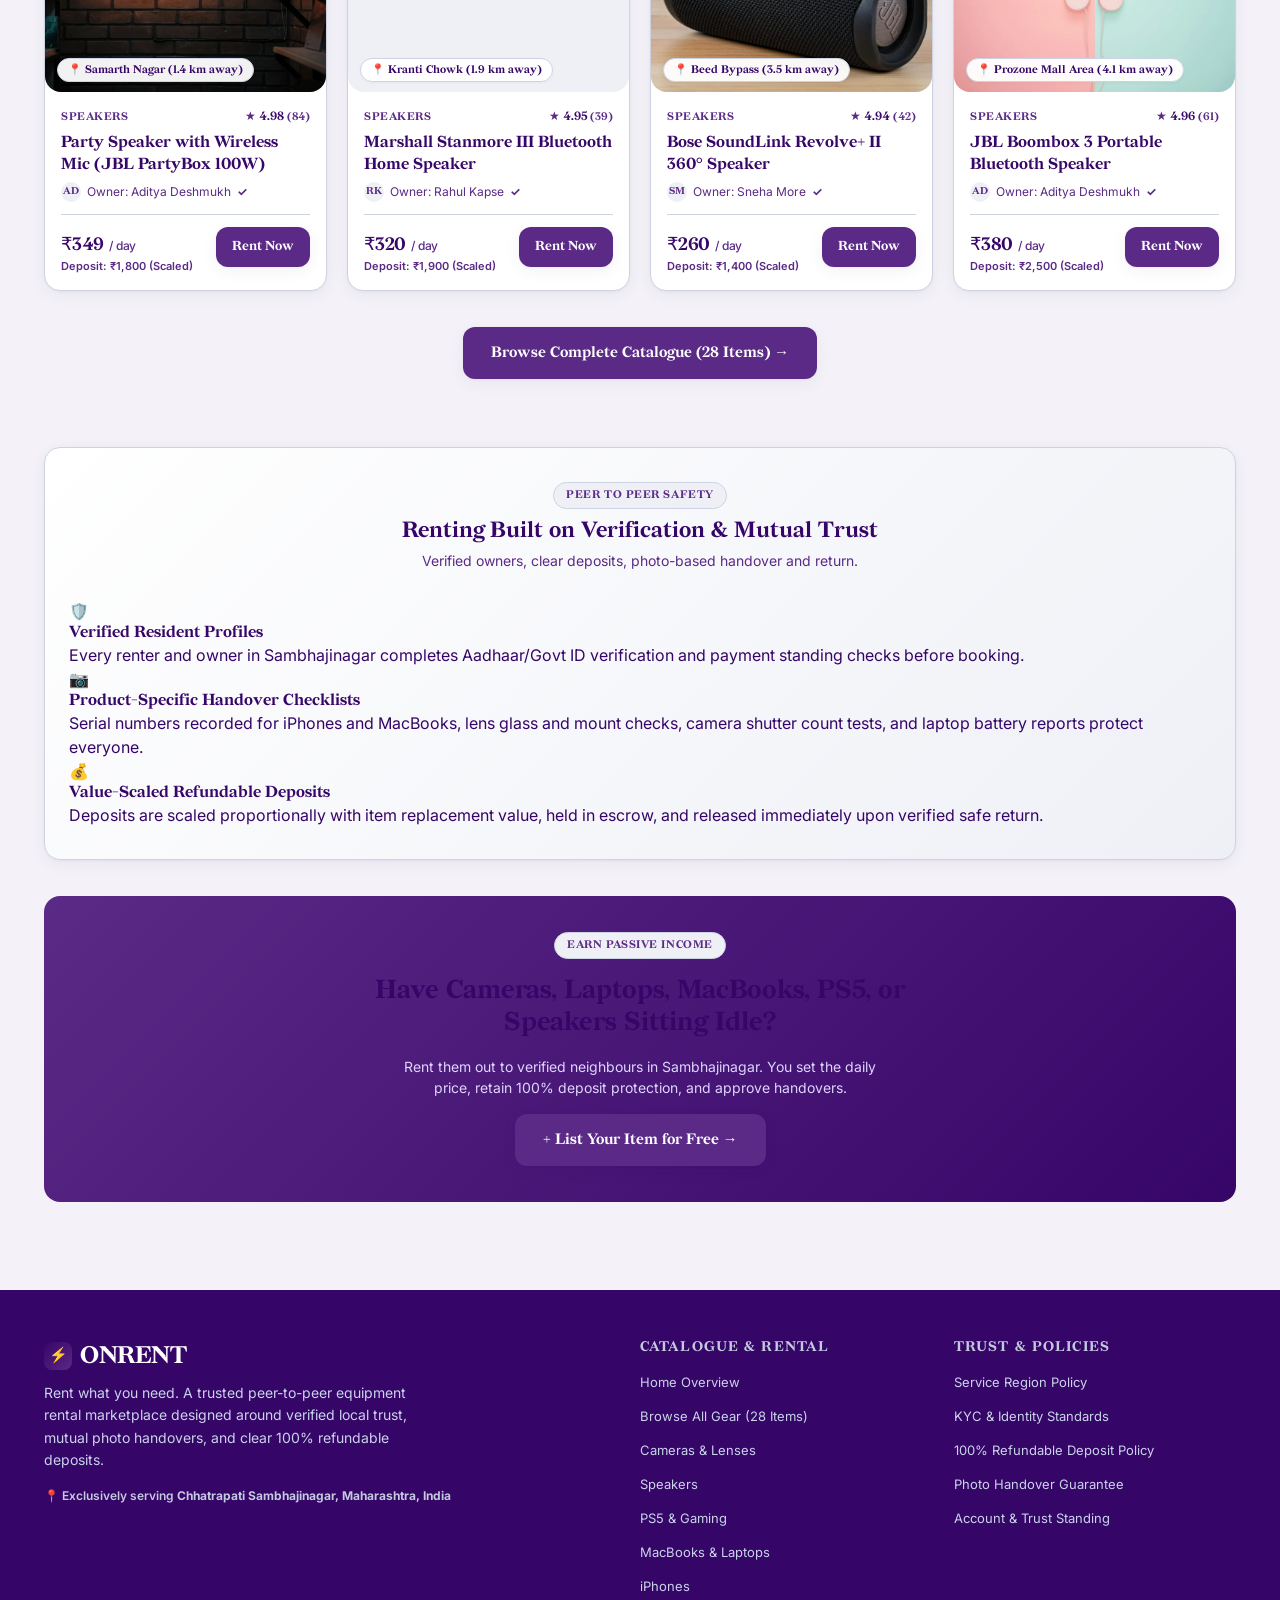
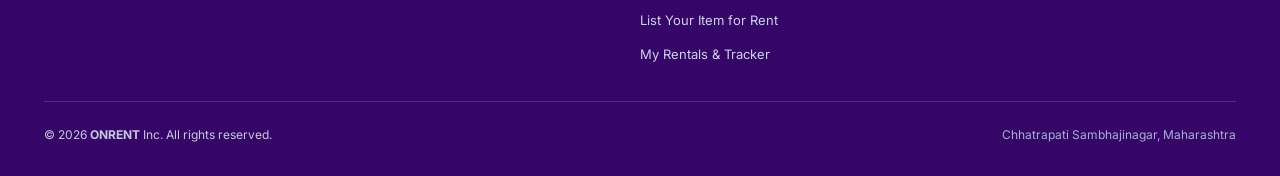
==== commit ef05d5ee: "feat: add view components, navigation, and typography assets for ONRENT app" ====
--- a/index.html
+++ b/index.html
@@ -54,14 +54,14 @@
         <div class="footer-brand">
           <div style="display: flex; align-items: center; gap: 8px; margin-bottom: 8px;">
             <span
-              style="background: linear-gradient(135deg, var(--violet) 0%, var(--violet-dark) 100%); color: var(--lime); width: 28px; height: 28px; border-radius: 8px; display: inline-flex; align-items: center; justify-content: center; font-size: 15px; font-weight: 900;">⚡</span>
-            <span style="font-size: 24px; font-weight: 900; letter-spacing: -0.04em;">ONRENT</span>
+              style="background: linear-gradient(135deg, var(--brand-900) 0%, var(--brand-700) 100%); color: var(--white); width: 28px; height: 28px; border-radius: 8px; display: inline-flex; align-items: center; justify-content: center; font-size: 15px; font-weight: 700; font-family: var(--font-display);">⚡</span>
+            <span style="font-family: var(--font-display); font-size: 24px; font-weight: 700; letter-spacing: -0.02em; color: var(--white);">ONRENT</span>
           </div>
           <p>
             Rent what you need. A trusted peer-to-peer equipment rental marketplace designed around verified local
             trust, mutual photo handovers, and clear 100% refundable deposits.
           </p>
-          <div style="font-size: 12px; color: var(--lime); font-weight: 600;">
+          <div style="font-size: 12px; color: var(--brand-100); font-weight: 600;">
             📍 Exclusively serving <strong>Chhatrapati Sambhajinagar, Maharashtra, India</strong>
           </div>
         </div>
--- a/styles.css
+++ b/styles.css
@@ -1,81 +1,144 @@
 /* ==========================================================================
    ONRENT — DESIGN SYSTEM & STYLESHEET
-   Brand: ONRENT | Tagline: "Rent what you need"
-   Palette:
-     - Ink:         #14213d
-     - Violet:      #6f4bf6
-     - Dark Violet: #5131ca
-     - Lime:        #ddf75b
-     - Orange:      #ff8b5e
-     - Paper:       #f6f7fb
-     - Line:        #e8eaf1
-     - Muted:       #677187
-   Geometry: 19px–28px card border-radius, pill chips, soft layered shadows
-   Layout: Mobile-first (430px mobile app) & Fluid Multi-Column Desktop Web
+   Brand: ONRENT
+   Colours:
+     - #360568 (deep purple): header text, headings, hero & footer backgrounds (start), primary text
+     - #5b2a86 (purple): buttons, active nav pill, links, icons, selected states, hero gradient end
+     - #7785ac (muted blue): borders, dividers, secondary icons, inactive chips, subtle backgrounds
+     - Allowed neutrals / tints: #ffffff, #c3cadf, #eef0f6, #f4f2f8
+   Typography:
+     - Display: Redaction 10 (Regular 400, Bold 700, Italic 400), Georgia, "Times New Roman", serif
+     - Body: Inter, -apple-system, BlinkMacSystemFont, "Segoe UI", Roboto, Helvetica, Arial, sans-serif
+   Geometry:
+     - 16px card radius, 12px button/input radius, full pills for chips/badges
+     - 1px solid in #7785ac tint (#cdd3e3) for card borders, 1 uniform shadow style
    ========================================================================== */
 
+/* --------------------------------------------------------------------------
+   FONT-FACE DEFINITIONS: REDACTION 10
+   Local font files loaded via relative paths; no internet dependencies.
+   -------------------------------------------------------------------------- */
+@font-face {
+  font-family: 'Redaction 10';
+  src: url('./fonts/Redaction10-Regular.ttf') format('truetype');
+  font-weight: 400;
+  font-style: normal;
+  font-display: swap;
+}
+
+@font-face {
+  font-family: 'Redaction 10';
+  src: url('./fonts/Redaction10-Bold.ttf') format('truetype');
+  font-weight: 700;
+  font-style: normal;
+  font-display: swap;
+}
+
+@font-face {
+  font-family: 'Redaction 10';
+  src: url('./fonts/Redaction10-Italic.ttf') format('truetype');
+  font-weight: 400;
+  font-style: italic;
+  font-display: swap;
+}
+
+/* --------------------------------------------------------------------------
+   DESIGN SYSTEM ROOT VARIABLES
+   -------------------------------------------------------------------------- */
 :root {
-  /* Brand Core Palette */
-  --ink: #14213d;
-  --ink-900: #14213d;
-  --ink-800: #1c2d52;
-  --ink-700: #293d6b;
-  --ink-600: #415582;
-  --ink-500: #677187; /* Muted */
-  --ink-400: #8c97af;
-  --ink-300: #b8c1d4;
-  --ink-200: #e8eaf1; /* Line */
-  --ink-100: #f1f3f8;
-  --ink-50:  #f6f7fb; /* Paper */
-
-  --violet: #6f4bf6;
-  --violet-hover: #5d38f2;
-  --violet-dark: #5131ca;
-  --violet-darker: #3c1fa8;
-  --violet-light: #f1edfe;
-  --violet-tint: #ded5fd;
-  --violet-ring: rgba(111, 75, 246, 0.25);
-
+  /* Prevent browser synthetic bolding / slant */
+  font-synthesis: none;
+  -webkit-font-synthesis: none;
+
+  /* The 3 Core Brand Colours */
+  --brand-900: #360568; /* deep purple: header text, headings, hero & footer background start, primary text */
+  --brand-700: #5b2a86; /* purple: buttons, active nav pill, links, icons, selected states, hero gradient end */
+  --brand-400: #7785ac; /* muted blue: borders, dividers, secondary icons, inactive chips, subtle backgrounds */
+
+  /* Allowed Neutrals & Light Tints */
+  --white: #ffffff;
+  --brand-100: #c3cadf; /* light tint of #7785ac: highlighted 'Rent It', footer column headings */
+  --brand-50:  #eef0f6; /* very light tint: subtle backgrounds, dividers, inactive chips */
+  --brand-25:  #f4f2f8; /* very light tint: page and card backgrounds */
+  --brand-card-border: #cdd3e3; /* 1px solid in the #7785ac tint for all cards & inputs */
+  --brand-700-hover: #48206d;
+
+  /* Backward Compatibility & Component Mappings */
+  --ink: var(--brand-900);
+  --ink-900: var(--brand-900);
+  --ink-800: var(--brand-900);
+  --ink-700: var(--brand-900);
+  --ink-600: var(--brand-700);
+  --ink-500: var(--brand-700);
+  --ink-400: var(--brand-400);
+  --ink-300: var(--brand-100);
+  --ink-200: var(--brand-card-border);
+  --ink-100: var(--brand-50);
+  --ink-50:  var(--brand-25);
+
+  --violet: var(--brand-700);
+  --violet-hover: var(--brand-700-hover);
+  --violet-dark: var(--brand-900);
+  --violet-darker: var(--brand-900);
+  --violet-light: var(--brand-50);
+  --violet-tint: var(--brand-card-border);
+  --violet-ring: rgba(91, 42, 134, 0.25);
+
+  /* The ONE EXCEPTION: Lime kept only on the "+ List an Item" button in the header */
   --lime: #ddf75b;
   --lime-hover: #d2f13f;
   --lime-dark: #8b9f1e;
-  --lime-light: #f9fde6;
-
-  --orange: #ff8b5e;
-  --orange-hover: #ff743d;
-  --orange-light: #fff2ec;
-
-  --paper: #f6f7fb;
-  --line: #e8eaf1;
-  --muted: #677187;
-  --white: #ffffff;
-
-  --success: #10b981;
-  --success-light: #ecfdf5;
-  --warning: #f59e0b;
-  --warning-light: #fffbeb;
-  --danger: #ef4444;
+  --lime-light: var(--brand-50);
+
+  /* Orange mapped to brand colors */
+  --orange: var(--brand-700);
+  --orange-hover: var(--brand-700-hover);
+  --orange-light: var(--brand-50);
+
+  --paper: var(--brand-25);
+  --line: var(--brand-card-border);
+  --muted: var(--brand-700); /* WCAG AAA compliant (7.6:1 on white) */
+
+  /* Status Colors */
+  --success: var(--brand-700);
+  --success-light: var(--brand-50);
+  --warning: var(--brand-700);
+  --warning-light: var(--brand-50);
+  --danger: #b91c1c;
   --danger-light: #fef2f2;
 
-  /* Typography */
-  --font-sans: 'Inter', -apple-system, BlinkMacSystemFont, 'Segoe UI', Roboto, Helvetica, Arial, sans-serif;
-
-  /* Geometry & Radii */
-  --radius-xs: 6px;
-  --radius-sm: 10px;
-  --radius-md: 16px;
-  --radius-card: 22px;   /* 19px - 28px standard */
-  --radius-lg: 24px;
-  --radius-xl: 28px;
-  --radius-full: 9999px; /* Pill */
-
-  /* Shadows */
-  --shadow-xs: 0 1px 3px rgba(20, 33, 61, 0.05);
-  --shadow-sm: 0 4px 12px -2px rgba(20, 33, 61, 0.06), 0 2px 6px -1px rgba(20, 33, 61, 0.04);
-  --shadow-md: 0 10px 25px -4px rgba(20, 33, 61, 0.08), 0 6px 12px -2px rgba(20, 33, 61, 0.04);
-  --shadow-lg: 0 20px 35px -8px rgba(20, 33, 61, 0.12), 0 12px 18px -4px rgba(20, 33, 61, 0.06);
-  --shadow-violet: 0 12px 28px -6px rgba(111, 75, 246, 0.35);
-  --shadow-lime: 0 8px 20px -4px rgba(221, 247, 91, 0.4);
+  /* Typography Families */
+  --font-display: 'Redaction 10', Georgia, 'Times New Roman', serif;
+  --font-body: 'Inter', -apple-system, BlinkMacSystemFont, 'Segoe UI', Roboto, Helvetica, Arial, sans-serif;
+  --font-sans: var(--font-body);
+
+  /* Uniform 8px Spacing Scale */
+  --space-1: 8px;
+  --space-2: 16px;
+  --space-3: 24px;
+  --space-4: 32px;
+  --space-5: 40px;
+  --space-6: 48px;
+
+  /* Unified Corner Radii System:
+     - 16px for all cards
+     - 12px for all inputs and buttons
+     - full pills (9999px) for chips and badges */
+  --radius-xs: 8px;
+  --radius-sm: 12px;     /* inputs and buttons */
+  --radius-md: 16px;     /* cards */
+  --radius-card: 16px;   /* cards */
+  --radius-lg: 16px;     /* cards */
+  --radius-xl: 16px;     /* cards */
+  --radius-full: 9999px; /* chips, badges, pills */
+
+  /* Unified Shadow System: One shadow style for cards */
+  --shadow-xs: 0 1px 3px rgba(54, 5, 104, 0.04);
+  --shadow-sm: 0 4px 16px rgba(54, 5, 104, 0.06), 0 1px 3px rgba(54, 5, 104, 0.04);
+  --shadow-md: 0 4px 16px rgba(54, 5, 104, 0.06), 0 1px 3px rgba(54, 5, 104, 0.04);
+  --shadow-lg: 0 10px 28px rgba(54, 5, 104, 0.1), 0 2px 8px rgba(54, 5, 104, 0.04);
+  --shadow-violet: 0 4px 14px rgba(91, 42, 134, 0.25);
+  --shadow-lime: 0 4px 12px rgba(221, 247, 91, 0.35);
 
   /* Transitions */
   --ease-spring: cubic-bezier(0.175, 0.885, 0.32, 1.275);
@@ -90,6 +153,7 @@
   box-sizing: border-box;
   margin: 0;
   padding: 0;
+  font-synthesis: none;
 }
 
 html {
@@ -99,9 +163,9 @@
 }
 
 body {
-  font-family: var(--font-sans);
+  font-family: var(--font-body);
   background-color: var(--paper);
-  color: var(--ink);
+  color: var(--brand-900);
   line-height: 1.5;
   -webkit-font-smoothing: antialiased;
   -moz-osx-font-smoothing: grayscale;
@@ -109,7 +173,7 @@
   display: flex;
   flex-direction: column;
   overflow-x: hidden;
-  padding-bottom: 76px; /* Space for mobile bottom bar */
+  padding-bottom: 76px;
 }
 
 @media (min-width: 992px) {
@@ -127,6 +191,7 @@
 button, input, select, textarea {
   font: inherit;
   color: inherit;
+  font-family: var(--font-body);
 }
 
 button {
@@ -148,8 +213,21 @@
 
 /* Accessible Focus States */
 button:focus-visible, input:focus-visible, select:focus-visible, textarea:focus-visible, a:focus-visible, [tabindex]:focus-visible {
-  outline: 2px solid var(--violet);
+  outline: 2px solid var(--brand-700);
   outline-offset: 2px;
+}
+
+/* Headings Typography */
+h1, h2, h3, h4, h5, h6 {
+  font-family: var(--font-display);
+  font-weight: 700;
+  color: var(--brand-900);
+  line-height: 1.25;
+}
+
+p {
+  font-family: var(--font-body);
+  color: var(--brand-900);
 }
 
 /* Layout Containers */
@@ -169,7 +247,6 @@
   }
 }
 
-/* App Shell Framework */
 .app-viewport {
   width: 100%;
   min-height: 100vh;
@@ -179,82 +256,110 @@
 
 /* ==========================================================================
    BUTTONS & CALL-TO-ACTION SYSTEM
+   Corner Radius: 12px (--radius-sm)
+   Typography: Redaction 10 Bold (--font-display, 700)
+   Default Colour: #5b2a86 (--brand-700)
+   Exception: .header-actions .btn-lime stays lime
    ========================================================================== */
 .btn {
   display: inline-flex;
   align-items: center;
   justify-content: center;
   gap: 8px;
-  font-weight: 600;
+  font-family: var(--font-display);
+  font-weight: 700;
   font-size: 14px;
-  padding: 10px 18px;
-  border-radius: var(--radius-full);
+  padding: 10px 20px;
+  border-radius: var(--radius-sm); /* 12px */
   text-align: center;
   white-space: nowrap;
   user-select: none;
   position: relative;
   overflow: hidden;
+  box-sizing: border-box;
   transition: all var(--transition-normal);
 }
 
 .btn-sm {
-  padding: 7px 14px;
-  font-size: 12px;
+  height: 40px;
+  padding: 0 16px;
+  font-size: 13px;
+  border-radius: var(--radius-sm);
 }
 
 .btn-lg {
-  padding: 14px 28px;
-  font-size: 16px;
-  font-weight: 700;
-}
-
-/* Violet Primary Button */
-.btn-violet {
-  background-color: var(--violet);
+  height: 52px;
+  padding: 0 28px;
+  font-size: 15px;
+  border-radius: var(--radius-sm);
+}
+
+/* Purple Primary Buttons */
+.btn-violet,
+.btn-primary {
+  background-color: var(--brand-700);
   color: var(--white);
-  box-shadow: 0 4px 14px rgba(111, 75, 246, 0.3);
-}
-
-.btn-violet:hover {
-  background-color: var(--violet-hover);
-  box-shadow: 0 6px 18px rgba(111, 75, 246, 0.4);
-}
-
-/* Lime Highlight CTA Button (Key reference design requirement) */
+  box-shadow: var(--shadow-sm);
+}
+
+.btn-violet:hover,
+.btn-primary:hover {
+  background-color: var(--brand-700-hover);
+  color: var(--white);
+}
+
+/* btn-lime by default adopts brand purple */
 .btn-lime {
+  background-color: var(--brand-700);
+  color: var(--white);
+  box-shadow: var(--shadow-sm);
+}
+
+.btn-lime:hover {
+  background-color: var(--brand-700-hover);
+  color: var(--white);
+}
+
+/* THE ONE EXCEPTION: keep the lime on the "+ List an Item" button in the header, unchanged */
+.header-actions .btn-lime {
   background-color: var(--lime);
-  color: var(--ink);
-  font-weight: 800;
-  box-shadow: 0 4px 14px rgba(221, 247, 91, 0.35);
-}
-
-.btn-lime:hover {
+  color: #14213d;
+  font-weight: 700;
+  box-shadow: 0 4px 12px rgba(221, 247, 91, 0.4);
+}
+
+.header-actions .btn-lime:hover {
   background-color: var(--lime-hover);
-  box-shadow: 0 6px 20px rgba(221, 247, 91, 0.5);
+  color: #14213d;
 }
 
 /* Secondary Button */
 .btn-secondary {
   background-color: var(--white);
-  color: var(--ink);
-  border: 1px solid var(--line);
+  color: var(--brand-900);
+  border: 1px solid var(--brand-card-border);
   box-shadow: var(--shadow-xs);
 }
 
 .btn-secondary:hover {
-  background-color: var(--ink-100);
-  border-color: var(--ink-300);
-}
-
-/* Ghost / Outline Violet */
+  background-color: var(--brand-50);
+  border-color: var(--brand-700);
+  color: var(--brand-700);
+}
+
+/* Outline Button */
+.btn-outline,
 .btn-outline-violet {
   background-color: transparent;
-  color: var(--violet);
-  border: 1.5px solid var(--violet);
-}
-
+  color: var(--brand-700);
+  border: 1.5px solid var(--brand-card-border);
+}
+
+.btn-outline:hover,
 .btn-outline-violet:hover {
-  background-color: var(--violet-light);
+  background-color: var(--brand-50);
+  border-color: var(--brand-700);
+  color: var(--brand-700);
 }
 
 .btn-full {
@@ -265,50 +370,61 @@
 .pill-badge {
   display: inline-flex;
   align-items: center;
-  gap: 6px;
+  gap: 4px;
   padding: 4px 12px;
   border-radius: var(--radius-full);
-  font-size: 12px;
-  font-weight: 600;
-  letter-spacing: 0.02em;
+  font-family: var(--font-display);
+  font-size: 11px;
+  font-weight: 700;
+  letter-spacing: 0.05em;
+  text-transform: uppercase;
+  white-space: nowrap;
+  background-color: var(--brand-50);
+  color: var(--brand-700);
+  border: 1px solid var(--brand-card-border);
 }
 
 .pill-badge-violet {
-  background-color: var(--violet-light);
-  color: var(--violet-dark);
+  background-color: var(--brand-50);
+  color: var(--brand-700);
+  border: 1px solid var(--brand-card-border);
 }
 
 .pill-badge-lime {
-  background-color: var(--lime);
-  color: var(--ink);
+  background-color: var(--brand-50);
+  color: var(--brand-700);
+  border: 1px solid var(--brand-card-border);
 }
 
 .pill-badge-orange {
-  background-color: var(--orange-light);
-  color: #c2410c;
+  background-color: var(--brand-50);
+  color: var(--brand-700);
+  border: 1px solid var(--brand-card-border);
 }
 
 .pill-badge-success {
-  background-color: var(--success-light);
-  color: #065f46;
+  background-color: var(--brand-50);
+  color: var(--brand-700);
+  border: 1px solid var(--brand-card-border);
 }
 
 .pill-badge-muted {
-  background-color: var(--ink-100);
-  color: var(--muted);
-  border: 1px solid var(--line);
+  background-color: var(--brand-50);
+  color: var(--brand-700);
+  border: 1px solid var(--brand-card-border);
 }
 
 /* ==========================================================================
    NAVIGATION: TOP DESKTOP HEADER & MOBILE BAR
+   Aligned to single horizontal centerline with equal 40px control heights
    ========================================================================== */
 .site-header {
   position: sticky;
   top: 0;
   z-index: 100;
-  background-color: rgba(255, 255, 255, 0.95);
+  background-color: rgba(255, 255, 255, 0.98);
   backdrop-filter: blur(14px);
-  border-bottom: 1px solid var(--line);
+  border-bottom: 1px solid var(--brand-card-border);
   transition: box-shadow var(--transition-fast);
 }
 
@@ -320,8 +436,25 @@
   display: flex;
   align-items: center;
   justify-content: space-between;
-  height: 72px;
   gap: 16px;
+}
+
+@media (min-width: 992px) {
+  .header-container {
+    height: 72px;
+    flex-wrap: nowrap;
+  }
+}
+
+@media (max-width: 991px) {
+  .header-container {
+    height: auto;
+    min-height: 72px;
+    padding-top: 10px;
+    padding-bottom: 10px;
+    flex-wrap: wrap;
+    gap: 8px 12px;
+  }
 }
 
 .brand-block {
@@ -330,20 +463,22 @@
   gap: 12px;
   cursor: pointer;
   text-decoration: none;
+  flex-shrink: 0;
 }
 
 .brand-symbol {
-  width: 38px;
-  height: 38px;
-  border-radius: 12px;
-  background: linear-gradient(135deg, var(--violet) 0%, var(--violet-dark) 100%);
+  width: 40px;
+  height: 40px;
+  border-radius: var(--radius-sm); /* 12px */
+  background: linear-gradient(135deg, var(--brand-900) 0%, var(--brand-700) 100%);
   display: flex;
   align-items: center;
   justify-content: center;
-  color: var(--lime);
-  font-weight: 900;
-  font-size: 20px;
-  box-shadow: 0 4px 12px rgba(111, 75, 246, 0.3);
+  color: var(--white);
+  font-family: var(--font-display);
+  font-weight: 700;
+  font-size: 18px;
+  box-shadow: var(--shadow-sm);
 }
 
 .brand-text-wrap {
@@ -352,49 +487,62 @@
 }
 
 .brand-name {
+  font-family: var(--font-display);
   font-size: 22px;
-  font-weight: 900;
-  letter-spacing: -0.04em;
-  color: var(--ink);
+  font-weight: 700;
+  letter-spacing: -0.02em;
+  color: var(--brand-900);
   line-height: 1;
 }
 
 .brand-eyebrow-text {
-  font-size: 9px;
-  font-weight: 800;
-  letter-spacing: 0.1em;
-  color: var(--violet);
+  font-family: var(--font-display);
+  font-size: 11px;
+  font-weight: 700;
+  letter-spacing: 0.12em;
+  color: var(--brand-900);
   margin-top: 3px;
   text-transform: uppercase;
-}
-
-/* Location Selector Chip */
+  white-space: nowrap;
+}
+
+/* Location Selector Chip (Height: 40px) */
 .location-selector-chip {
   display: inline-flex;
   align-items: center;
   gap: 6px;
-  background-color: var(--ink-50);
-  border: 1px solid var(--line);
-  padding: 6px 12px;
+  height: 40px;
+  background-color: var(--brand-50);
+  border: 1px solid var(--brand-card-border);
+  padding: 0 14px;
   border-radius: var(--radius-full);
+  font-family: var(--font-display);
   font-size: 13px;
-  font-weight: 600;
-  color: var(--ink);
+  font-weight: 700;
+  color: var(--brand-900);
+  white-space: nowrap;
+  flex-shrink: 0;
+  box-sizing: border-box;
   transition: all var(--transition-fast);
 }
 
 .location-selector-chip:hover {
   background-color: var(--white);
-  border-color: var(--violet-tint);
+  border-color: var(--brand-700);
+  color: var(--brand-700);
   box-shadow: var(--shadow-xs);
 }
 
+#activeCityHeaderLabel {
+  white-space: nowrap;
+}
+
 .location-dot {
-  color: var(--violet);
+  color: var(--brand-700);
   font-size: 14px;
 }
 
-/* Desktop Navigation Menu Links */
+/* Desktop Navigation Menu Links (Height: 40px) */
 .desktop-nav {
   display: none;
 }
@@ -403,37 +551,236 @@
   .desktop-nav {
     display: flex;
     align-items: center;
-    gap: 8px;
+    gap: 12px;
   }
 }
 
 .nav-item-btn {
-  padding: 8px 16px;
+  display: inline-flex;
+  align-items: center;
+  justify-content: center;
+  height: 40px;
+  padding: 0 16px;
   border-radius: var(--radius-full);
+  font-family: var(--font-display);
   font-size: 14px;
-  font-weight: 600;
-  color: var(--muted);
+  font-weight: 700;
+  color: var(--brand-900);
+  white-space: nowrap;
+  box-sizing: border-box;
   transition: all var(--transition-fast);
 }
 
 .nav-item-btn:hover {
-  color: var(--violet);
-  background-color: var(--violet-light);
+  color: var(--brand-700);
+  background-color: var(--brand-50);
 }
 
 .nav-item-btn.active {
-  color: var(--violet);
-  background-color: var(--violet-light);
-  font-weight: 700;
+  color: var(--white);
+  background-color: var(--brand-700);
+  box-shadow: 0 2px 8px rgba(91, 42, 134, 0.25);
 }
 
 .header-actions {
   display: flex;
   align-items: center;
+  gap: 12px;
+  flex-shrink: 0;
+}
+
+/* Account Dropdown (Height: 40px) */
+.account-dropdown-wrapper {
+  position: relative;
+  display: none;
+}
+
+@media (min-width: 992px) {
+  .account-dropdown-wrapper {
+    display: inline-block;
+  }
+}
+
+.account-dropdown-btn {
+  display: inline-flex;
+  align-items: center;
+  justify-content: center;
+  gap: 6px;
+  height: 40px;
+  cursor: pointer;
+  white-space: nowrap;
+  font-family: var(--font-display);
+  font-weight: 700;
+  font-size: 13px;
+  border-radius: var(--radius-sm); /* 12px */
+  padding: 0 16px;
+  background-color: var(--white);
+  border: 1px solid var(--brand-card-border);
+  color: var(--brand-900);
+  box-sizing: border-box;
+  transition: all var(--transition-fast);
+}
+
+.account-dropdown-btn:hover {
+  background-color: var(--brand-50);
+  border-color: var(--brand-700);
+  color: var(--brand-700);
+}
+
+.account-dropdown-btn.active {
+  background-color: var(--brand-700);
+  color: var(--white);
+  border-color: var(--brand-700);
+}
+
+.account-dropdown-btn .dropdown-chevron-icon {
+  transition: transform var(--transition-fast);
+  color: currentColor;
+}
+
+.account-dropdown-btn[aria-expanded="true"] .dropdown-chevron-icon {
+  transform: rotate(180deg);
+}
+
+.account-dropdown-menu {
+  position: absolute;
+  top: calc(100% + 8px);
+  right: 0;
+  min-width: 190px;
+  background: var(--white);
+  border: 1px solid var(--brand-card-border);
+  border-radius: var(--radius-card); /* 16px */
+  box-shadow: var(--shadow-lg);
+  padding: 6px;
+  display: none;
+  flex-direction: column;
+  gap: 2px;
+  z-index: 1000;
+  animation: accountDropdownFadeIn 0.15s ease-out;
+}
+
+.account-dropdown-menu.show {
+  display: flex;
+}
+
+.account-menu-item {
+  display: flex;
+  align-items: center;
   gap: 10px;
-}
-
-/* Mobile Bottom Navigation Bar (Fixed 430px app feel) */
+  width: 100%;
+  padding: 10px 14px;
+  border-radius: 10px;
+  background: transparent;
+  border: none;
+  font-family: var(--font-display);
+  font-size: 14px;
+  font-weight: 700;
+  color: var(--brand-900);
+  text-align: left;
+  cursor: pointer;
+  transition: all var(--transition-fast);
+}
+
+.account-menu-item:hover,
+.account-menu-item:focus {
+  background-color: var(--brand-50);
+  color: var(--brand-700);
+  outline: none;
+}
+
+.account-menu-item.active {
+  color: var(--brand-700);
+  background-color: var(--brand-50);
+}
+
+.account-menu-item .menu-item-icon {
+  font-size: 16px;
+  line-height: 1;
+  display: inline-flex;
+  align-items: center;
+}
+
+@keyframes accountDropdownFadeIn {
+  from {
+    opacity: 0;
+    transform: translateY(-6px);
+  }
+  to {
+    opacity: 1;
+    transform: translateY(0);
+  }
+}
+
+.mobile-account-wrapper {
+  position: relative;
+  display: flex;
+  flex-direction: column;
+  align-items: center;
+  justify-content: center;
+  flex: 1;
+  height: 100%;
+}
+
+.mobile-account-wrapper .mobile-nav-tab {
+  width: 100%;
+}
+
+.mobile-account-menu {
+  position: absolute;
+  bottom: calc(100% + 12px);
+  right: 12px;
+  min-width: 180px;
+  background: var(--white);
+  border: 1px solid var(--brand-card-border);
+  border-radius: var(--radius-card); /* 16px */
+  box-shadow: var(--shadow-lg);
+  padding: 6px;
+  display: none;
+  flex-direction: column;
+  gap: 4px;
+  z-index: 1000;
+  animation: accountDropdownFadeIn 0.15s ease-out;
+}
+
+.mobile-account-menu.show {
+  display: flex;
+}
+
+.mobile-account-menu-item {
+  display: flex;
+  align-items: center;
+  gap: 10px;
+  width: 100%;
+  padding: 10px 14px;
+  border-radius: 10px;
+  background: transparent;
+  border: none;
+  font-family: var(--font-display);
+  font-size: 14px;
+  font-weight: 700;
+  color: var(--brand-900);
+  text-align: left;
+  cursor: pointer;
+  transition: all var(--transition-fast);
+}
+
+.mobile-account-menu-item:hover,
+.mobile-account-menu-item:focus {
+  background-color: var(--brand-50);
+  color: var(--brand-700);
+  outline: none;
+}
+
+.mobile-account-menu-item.active {
+  color: var(--brand-700);
+  background-color: var(--brand-50);
+}
+
+.mobile-account-menu-item .tab-icon {
+  font-size: 16px;
+}
+
+/* Mobile Bottom Navigation Bar */
 .mobile-bottom-bar {
   position: fixed;
   bottom: 0;
@@ -442,12 +789,12 @@
   height: 68px;
   background-color: rgba(255, 255, 255, 0.98);
   backdrop-filter: blur(16px);
-  border-top: 1px solid var(--line);
+  border-top: 1px solid var(--brand-card-border);
   display: flex;
   align-items: center;
   justify-content: space-around;
   z-index: 99;
-  box-shadow: 0 -4px 18px rgba(20, 33, 61, 0.05);
+  box-shadow: 0 -4px 18px rgba(54, 5, 104, 0.05);
 }
 
 @media (min-width: 992px) {
@@ -464,15 +811,16 @@
   gap: 3px;
   flex: 1;
   height: 100%;
-  color: var(--muted);
+  color: var(--brand-700);
+  font-family: var(--font-display);
   font-size: 11px;
-  font-weight: 600;
+  font-weight: 700;
   transition: all var(--transition-fast);
   position: relative;
 }
 
 .mobile-nav-tab.active {
-  color: var(--violet);
+  color: var(--brand-900);
   font-weight: 700;
 }
 
@@ -485,33 +833,17 @@
   transform: translateY(-2px);
 }
 
-.mobile-nav-tab.list-tab-highlight {
-  position: relative;
-}
-
-.mobile-nav-tab.list-tab-highlight .tab-icon-wrap {
-  width: 40px;
-  height: 40px;
-  border-radius: 50%;
-  background: linear-gradient(135deg, var(--violet) 0%, var(--violet-dark) 100%);
-  display: flex;
-  align-items: center;
-  justify-content: center;
-  color: var(--lime);
-  font-size: 18px;
-  box-shadow: var(--shadow-violet);
-  margin-top: -14px;
-}
-
 /* ==========================================================================
    HERO BANNER & SEARCH BAR
+   Gradient: #360568 to #5b2a86
+   Highlighted text: #c3cadf (light tint of #7785ac)
    ========================================================================== */
 .hero-section {
   position: relative;
-  background: linear-gradient(135deg, #14213d 0%, #1f274a 50%, #5131ca 100%);
+  background: linear-gradient(135deg, var(--brand-900) 0%, var(--brand-700) 100%);
   color: var(--white);
   padding: 44px 0 60px;
-  border-radius: 0 0 var(--radius-xl) var(--radius-xl);
+  border-radius: 0 0 24px 24px;
   overflow: hidden;
   box-shadow: var(--shadow-md);
 }
@@ -540,7 +872,7 @@
   width: 320px;
   height: 320px;
   border-radius: 50%;
-  background: radial-gradient(circle, rgba(111, 75, 246, 0.35) 0%, transparent 70%);
+  background: radial-gradient(circle, rgba(91, 42, 134, 0.35) 0%, transparent 70%);
 }
 
 .hero-shape-2 {
@@ -550,133 +882,174 @@
   width: 260px;
   height: 260px;
   border-radius: 50%;
-  background: radial-gradient(circle, rgba(221, 247, 91, 0.2) 0%, transparent 70%);
+  background: radial-gradient(circle, rgba(119, 133, 172, 0.25) 0%, transparent 70%);
 }
 
 .hero-content {
   position: relative;
   z-index: 2;
   text-align: center;
-  max-width: 840px;
+  max-width: 1140px;
   margin: 0 auto;
-}
-
-.hero-pill-badge {
-  display: inline-flex;
-  align-items: center;
-  gap: 8px;
-  background-color: rgba(255, 255, 255, 0.12);
-  backdrop-filter: blur(8px);
-  border: 1px solid rgba(255, 255, 255, 0.2);
-  color: var(--lime);
-  font-size: 11px;
-  font-weight: 800;
-  letter-spacing: 0.12em;
-  padding: 6px 16px;
-  border-radius: var(--radius-full);
-  margin-bottom: 18px;
-  text-transform: uppercase;
+  padding: 0 16px;
 }
 
 .hero-title {
+  font-family: var(--font-display);
   font-size: 32px;
-  font-weight: 900;
+  font-weight: 700;
   line-height: 1.15;
-  letter-spacing: -0.03em;
+  letter-spacing: -0.02em;
+  color: var(--white);
+  margin-top: 0;
   margin-bottom: 14px;
 }
 
 @media (min-width: 768px) {
   .hero-title {
-    font-size: 48px;
+    font-size: 46px;
   }
 }
 
 .hero-title .highlight-lime {
-  color: var(--lime);
+  color: var(--brand-100); /* light tint of #7785ac (~#c3cadf), NOT lime */
   position: relative;
 }
 
 .hero-subtitle {
+  font-family: var(--font-body);
   font-size: 15px;
-  color: #d1d7e8;
-  max-width: 620px;
+  color: #e4e7f1;
+  max-width: 720px;
   margin: 0 auto 28px;
   line-height: 1.6;
 }
 
 @media (min-width: 768px) {
   .hero-subtitle {
-    font-size: 18px;
-  }
-}
-
-/* Search Bar Component */
+    font-size: 17px;
+  }
+}
+
+/* Multi-Attribute Search Bar (Equal Heights: 56px, Radius: 12px) */
 .hero-search-box {
   background-color: var(--white);
-  border-radius: var(--radius-xl);
-  padding: 12px;
+  border-radius: var(--radius-card); /* 16px */
+  border: 1px solid var(--brand-card-border);
+  padding: 16px 20px;
   box-shadow: var(--shadow-lg);
-  max-width: 780px;
+  max-width: 1100px;
+  width: 100%;
   margin: 0 auto;
+  box-sizing: border-box;
 }
 
 .search-form-grid {
   display: flex;
   flex-direction: column;
-  gap: 10px;
-}
-
-@media (min-width: 768px) {
+  gap: 12px;
+  width: 100%;
+}
+
+@media (min-width: 900px) {
   .search-form-grid {
-    flex-direction: row;
-    align-items: center;
-    gap: 8px;
+    display: grid;
+    grid-template-columns: 2.2fr 1.3fr 1.3fr auto;
+    gap: 12px;
+    align-items: stretch;
   }
 }
 
 .search-field-unit {
-  flex: 1;
-  display: flex;
-  align-items: center;
-  gap: 10px;
-  background-color: var(--ink-50);
-  border: 1px solid var(--line);
-  padding: 10px 14px;
-  border-radius: var(--radius-md);
+  display: flex;
+  align-items: center;
+  gap: 12px;
+  background-color: var(--brand-50);
+  border: 1px solid var(--brand-card-border);
+  padding: 0 18px;
+  border-radius: var(--radius-sm); /* 12px */
   text-align: left;
+  height: 56px;
+  min-height: 56px;
+  box-sizing: border-box;
+  overflow: visible;
 }
 
 .search-field-unit.duration-field {
-  flex: 0.8;
+  flex: none;
 }
 
 .search-field-unit input, .search-field-unit select {
   border: none;
   background: transparent;
   width: 100%;
-  font-size: 14px;
+  font-family: var(--font-body);
+  font-size: 14.5px;
   font-weight: 600;
-  color: var(--ink);
+  color: var(--brand-900);
   outline: none;
+  text-overflow: clip;
 }
 
 .search-field-unit input::placeholder {
-  color: var(--muted);
+  color: var(--brand-400);
   font-weight: 500;
 }
 
 .search-field-icon {
-  font-size: 18px;
-  color: var(--violet);
+  display: inline-flex;
+  align-items: center;
+  justify-content: center;
+  width: 22px;
+  height: 22px;
   flex-shrink: 0;
+  line-height: 0;
+  color: var(--brand-700);
+}
+
+.search-field-svg {
+  display: block;
+  width: 22px;
+  height: 22px;
+  flex-shrink: 0;
+  stroke: var(--brand-700);
+}
+
+#heroSearchSubmitBtn {
+  height: 56px;
+  min-height: 56px;
+  padding: 0 32px;
+  font-family: var(--font-display);
+  font-size: 15px;
+  font-weight: 700;
+  white-space: nowrap;
+  letter-spacing: -0.01em;
+  border-radius: var(--radius-sm); /* 12px */
+  background-color: var(--brand-700);
+  color: var(--white);
+  box-shadow: var(--shadow-sm);
+}
+
+#heroSearchSubmitBtn:hover {
+  background-color: var(--brand-700-hover);
+  color: var(--white);
+}
+
+@media (max-width: 899px) {
+  .search-field-unit {
+    width: 100%;
+  }
+  #heroSearchSubmitBtn {
+    width: 100%;
+    min-height: 52px;
+  }
 }
 
 /* Category Chips Scroller */
 .category-chips-bar {
   display: flex;
   align-items: center;
-  gap: 10px;
+  gap: 12px;
   overflow-x: auto;
   padding: 18px 4px 10px;
   scrollbar-width: none;
@@ -691,36 +1064,46 @@
   display: inline-flex;
   align-items: center;
   gap: 8px;
-  padding: 9px 18px;
+  padding: 10px 18px;
   border-radius: var(--radius-full);
   background-color: var(--white);
-  border: 1px solid var(--line);
-  color: var(--ink);
-  font-size: 13px;
-  font-weight: 600;
+  border: 1px solid var(--brand-card-border);
+  color: var(--brand-900);
+  font-family: var(--font-display);
+  font-size: 14px;
+  font-weight: 700;
   white-space: nowrap;
   box-shadow: var(--shadow-xs);
   transition: all var(--transition-fast);
 }
 
 .category-chip:hover {
-  border-color: var(--violet-tint);
-  background-color: var(--ink-100);
+  border-color: var(--brand-700);
+  background-color: var(--brand-50);
+  color: var(--brand-700);
 }
 
 .category-chip.active {
-  background-color: var(--ink);
+  background-color: var(--brand-700);
   color: var(--white);
-  border-color: var(--ink);
-  box-shadow: var(--shadow-sm);
-}
-
-.category-chip.active .chip-icon {
-  filter: drop-shadow(0 2px 4px rgba(221, 247, 91, 0.4));
+  border-color: var(--brand-700);
+  box-shadow: 0 4px 14px rgba(91, 42, 134, 0.25);
+}
+
+.category-chip .chip-icon svg {
+  width: 16px;
+  height: 16px;
+  stroke: var(--brand-700);
+  transition: stroke var(--transition-fast);
+}
+
+.category-chip.active .chip-icon svg {
+  stroke: var(--white);
 }
 
 /* ==========================================================================
    "RENT BY MOMENT" CURATED CAROUSEL/TILES
+   Equal height & width grid; icon top-left, badge top-right, aligned titles
    ========================================================================== */
 .section-block {
   padding: 32px 0;
@@ -735,55 +1118,56 @@
 }
 
 .section-title {
-  font-size: 22px;
-  font-weight: 900;
-  letter-spacing: -0.03em;
-  color: var(--ink);
+  font-family: var(--font-display);
+  font-size: 26px;
+  font-weight: 700;
+  letter-spacing: -0.02em;
+  color: var(--brand-900);
   line-height: 1.2;
 }
 
 @media (min-width: 768px) {
   .section-title {
-    font-size: 28px;
+    font-size: 30px;
   }
 }
 
 .section-subtitle {
-  font-size: 13px;
-  color: var(--muted);
+  font-family: var(--font-body);
+  font-size: 14px;
+  color: var(--brand-700);
   margin-top: 4px;
 }
 
 .moments-scroll-grid {
   display: grid;
-  grid-template-columns: repeat(2, 1fr);
-  gap: 14px;
-}
-
-@media (min-width: 640px) {
+  grid-template-columns: 1fr;
+  gap: 16px;
+  align-items: stretch;
+}
+
+@media (min-width: 540px) {
   .moments-scroll-grid {
-    grid-template-columns: repeat(3, 1fr);
-    gap: 16px;
-  }
-}
-
-@media (min-width: 1024px) {
+    grid-template-columns: repeat(2, 1fr);
+  }
+}
+
+@media (min-width: 992px) {
   .moments-scroll-grid {
-    grid-template-columns: repeat(6, 1fr);
+    grid-template-columns: repeat(4, 1fr);
   }
 }
 
 .moment-card {
   background: var(--white);
-  border: 1px solid var(--line);
-  border-radius: var(--radius-card);
-  padding: 16px 14px;
+  border: 1px solid var(--brand-card-border);
+  border-radius: var(--radius-card); /* 16px */
+  padding: 16px;
   cursor: pointer;
   display: flex;
   flex-direction: column;
-  justify-content: space-between;
-  min-height: 150px;
-  box-shadow: var(--shadow-xs);
+  height: 100%;
+  box-shadow: var(--shadow-sm);
   transition: transform var(--transition-normal), box-shadow var(--transition-normal), border-color var(--transition-normal);
   position: relative;
   overflow: hidden;
@@ -791,55 +1175,85 @@
 
 .moment-card:hover {
   transform: translateY(-4px);
-  box-shadow: var(--shadow-md);
-  border-color: var(--violet-tint);
+  box-shadow: var(--shadow-lg);
+  border-color: var(--brand-700);
+}
+
+.moment-card-header {
+  display: flex;
+  align-items: flex-start;
+  justify-content: space-between;
+  width: 100%;
+  margin-bottom: 12px;
 }
 
 .moment-icon-badge {
   width: 44px;
   height: 44px;
-  border-radius: var(--radius-md);
-  background-color: var(--violet-light);
+  border-radius: var(--radius-sm); /* 12px */
+  background-color: var(--brand-50);
   display: flex;
   align-items: center;
   justify-content: center;
-  font-size: 22px;
-  margin-bottom: 12px;
+  flex-shrink: 0;
+}
+
+.moment-icon-badge svg,
+.moment-svg-icon {
+  width: 22px;
+  height: 22px;
+  stroke: var(--brand-700);
+  transition: transform var(--transition-fast);
+}
+
+.moment-card:hover .moment-icon-badge svg,
+.moment-card:hover .moment-svg-icon {
+  transform: scale(1.12);
 }
 
 .moment-tag-pill {
-  position: absolute;
-  top: 12px;
-  right: 12px;
-  font-size: 10px;
-  font-weight: 700;
-  padding: 3px 8px;
+  font-family: var(--font-display);
+  font-size: 11px;
+  font-weight: 700;
+  padding: 4px 10px;
   border-radius: var(--radius-full);
-  background: var(--lime);
-  color: var(--ink);
+  background: var(--brand-50);
+  color: var(--brand-700);
+  border: 1px solid var(--brand-card-border);
+  white-space: nowrap;
+}
+
+.moment-card-body {
+  display: flex;
+  flex-direction: column;
+  flex: 1;
 }
 
 .moment-card-title {
-  font-size: 14px;
-  font-weight: 800;
-  color: var(--ink);
+  font-family: var(--font-display);
+  font-size: 16px;
+  font-weight: 700;
+  color: var(--brand-900);
   line-height: 1.3;
-  margin-bottom: 4px;
+  margin-bottom: 6px;
 }
 
 .moment-card-desc {
-  font-size: 11px;
-  color: var(--muted);
+  font-family: var(--font-body);
+  font-size: 13px;
+  color: var(--brand-700);
   line-height: 1.4;
 }
 
 /* ==========================================================================
    PRODUCT CARD & CATALOGUE GRID
+   Equal height & width cards; 16px radius; prices pinned to bottom
    ========================================================================== */
 .product-grid {
   display: grid;
   grid-template-columns: 1fr;
-  gap: 18px;
+  gap: 16px;
+  align-items: stretch;
 }
 
 @media (min-width: 580px) {
@@ -851,7 +1265,7 @@
 @media (min-width: 992px) {
   .product-grid {
     grid-template-columns: repeat(3, 1fr);
-    gap: 22px;
+    gap: 20px;
   }
 }
 
@@ -863,28 +1277,29 @@
 
 .product-card {
   background-color: var(--white);
-  border: 1px solid var(--line);
-  border-radius: var(--radius-card);
+  border: 1px solid var(--brand-card-border);
+  border-radius: var(--radius-card); /* 16px */
   overflow: hidden;
-  box-shadow: var(--shadow-xs);
+  box-shadow: var(--shadow-sm);
   transition: transform var(--transition-normal), box-shadow var(--transition-normal), border-color var(--transition-normal);
   display: flex;
   flex-direction: column;
+  height: 100%;
   cursor: pointer;
   position: relative;
 }
 
 .product-card:hover {
   transform: translateY(-4px);
-  box-shadow: var(--shadow-md);
-  border-color: var(--violet-tint);
+  box-shadow: var(--shadow-lg);
+  border-color: var(--brand-700);
 }
 
 .product-card-img-wrap {
   position: relative;
   width: 100%;
   aspect-ratio: 4 / 3;
-  background-color: var(--ink-100);
+  background-color: var(--brand-50);
   overflow: hidden;
 }
 
@@ -903,11 +1318,12 @@
   position: absolute;
   top: 12px;
   left: 12px;
+  font-family: var(--font-display);
   font-size: 11px;
   font-weight: 700;
   padding: 4px 10px;
   border-radius: var(--radius-full);
-  background-color: rgba(20, 33, 61, 0.85);
+  background-color: rgba(54, 5, 104, 0.85);
   backdrop-filter: blur(6px);
   color: var(--white);
 }
@@ -916,13 +1332,15 @@
   position: absolute;
   bottom: 10px;
   left: 12px;
+  font-family: var(--font-display);
   font-size: 11px;
-  font-weight: 600;
-  padding: 3px 8px;
+  font-weight: 700;
+  padding: 3px 10px;
   border-radius: var(--radius-full);
   background-color: rgba(255, 255, 255, 0.95);
   backdrop-filter: blur(6px);
-  color: var(--ink);
+  color: var(--brand-900);
+  border: 1px solid var(--brand-card-border);
   box-shadow: var(--shadow-xs);
 }
 
@@ -941,30 +1359,33 @@
 }
 
 .product-category-name {
+  font-family: var(--font-display);
   font-size: 11px;
   font-weight: 700;
   letter-spacing: 0.05em;
   text-transform: uppercase;
-  color: var(--violet);
+  color: var(--brand-700);
 }
 
 .product-rating-box {
   display: flex;
   align-items: center;
   gap: 3px;
+  font-family: var(--font-display);
   font-size: 12px;
   font-weight: 700;
-  color: var(--ink);
+  color: var(--brand-900);
 }
 
 .product-rating-box .star {
-  color: #f59e0b;
+  color: var(--brand-700);
 }
 
 .product-card-title {
-  font-size: 15px;
-  font-weight: 800;
-  color: var(--ink);
+  font-family: var(--font-display);
+  font-size: 16px;
+  font-weight: 700;
+  color: var(--brand-900);
   line-height: 1.35;
   margin-bottom: 6px;
   display: -webkit-box;
@@ -977,8 +1398,9 @@
   display: flex;
   align-items: center;
   gap: 6px;
+  font-family: var(--font-body);
   font-size: 12px;
-  color: var(--muted);
+  color: var(--brand-700);
   margin-bottom: 12px;
 }
 
@@ -986,19 +1408,20 @@
   width: 20px;
   height: 20px;
   border-radius: 50%;
-  background-color: var(--violet-light);
-  color: var(--violet-dark);
+  background-color: var(--brand-50);
+  color: var(--brand-700);
+  font-family: var(--font-display);
   font-size: 10px;
-  font-weight: 800;
+  font-weight: 700;
   display: flex;
   align-items: center;
   justify-content: center;
 }
 
 .product-card-footer {
-  margin-top: auto;
+  margin-top: auto; /* Pinned to bottom */
   padding-top: 12px;
-  border-top: 1px solid var(--line);
+  border-top: 1px solid var(--brand-card-border);
   display: flex;
   align-items: baseline;
   justify-content: space-between;
@@ -1010,83 +1433,89 @@
 }
 
 .product-daily-rate {
+  font-family: var(--font-display);
   font-size: 18px;
-  font-weight: 900;
-  color: var(--ink);
-  letter-spacing: -0.02em;
+  font-weight: 700;
+  color: var(--brand-900);
+  letter-spacing: -0.01em;
 }
 
 .product-daily-rate span {
+  font-family: var(--font-body);
   font-size: 12px;
   font-weight: 500;
-  color: var(--muted);
+  color: var(--brand-700);
 }
 
 .product-deposit-pill {
+  font-family: var(--font-body);
   font-size: 11px;
   font-weight: 600;
-  color: var(--muted);
+  color: var(--brand-700);
 }
 
 /* ==========================================================================
-   TRUST & SAFETY BANNER (Specific Reference Design Requirement)
+   TRUST & SAFETY BANNER
    ========================================================================== */
 .trust-banner-section {
-  background: linear-gradient(135deg, var(--white) 0%, var(--ink-50) 100%);
-  border: 1px solid var(--line);
-  border-radius: var(--radius-xl);
+  background: linear-gradient(135deg, var(--white) 0%, var(--brand-50) 100%);
+  border: 1px solid var(--brand-card-border);
+  border-radius: var(--radius-card); /* 16px */
   padding: 32px 24px;
   margin: 36px 0;
   box-shadow: var(--shadow-sm);
 }
 
-.trust-banner-grid {
+.trust-pillars-grid {
   display: grid;
   grid-template-columns: 1fr;
-  gap: 20px;
+  gap: 24px;
+  margin-top: 24px;
 }
 
 @media (min-width: 768px) {
-  .trust-banner-grid {
+  .trust-pillars-grid {
     grid-template-columns: repeat(3, 1fr);
-    gap: 28px;
-  }
-}
-
-.trust-feature-item {
-  display: flex;
-  gap: 14px;
+  }
+}
+
+.trust-pillar-card {
+  display: flex;
+  gap: 16px;
   align-items: flex-start;
 }
 
-.trust-feature-icon {
-  width: 48px;
-  height: 48px;
-  border-radius: var(--radius-md);
-  background-color: var(--violet-light);
-  color: var(--violet);
+.trust-pillar-icon {
+  width: 44px;
+  height: 44px;
+  border-radius: var(--radius-sm); /* 12px */
+  background-color: var(--brand-50);
+  border: 1px solid var(--brand-card-border);
   display: flex;
   align-items: center;
   justify-content: center;
-  font-size: 22px;
+  font-size: 20px;
+  color: var(--brand-700);
   flex-shrink: 0;
 }
 
-.trust-feature-content h4 {
-  font-size: 15px;
-  font-weight: 800;
-  color: var(--ink);
+.trust-pillar-title {
+  font-family: var(--font-display);
+  font-size: 16px;
+  font-weight: 700;
+  color: var(--brand-900);
   margin-bottom: 4px;
 }
 
-.trust-feature-content p {
+.trust-pillar-desc {
+  font-family: var(--font-body);
   font-size: 13px;
-  color: var(--muted);
+  color: var(--brand-700);
   line-height: 1.5;
 }
 
 /* ==========================================================================
-   MODALS & WORKING SCREENS ARCHITECTURE
+   MODAL WINDOWS & BACKDROP
    ========================================================================== */
 .modal-backdrop {
   position: fixed;
@@ -1094,9 +1523,9 @@
   left: 0;
   right: 0;
   bottom: 0;
-  background-color: rgba(20, 33, 61, 0.6);
-  backdrop-filter: blur(8px);
-  z-index: 1000;
+  background-color: rgba(54, 5, 104, 0.6);
+  backdrop-filter: blur(6px);
+  z-index: 1050;
   display: flex;
   align-items: center;
   justify-content: center;
@@ -1113,14 +1542,15 @@
 
 .modal-box {
   background-color: var(--white);
-  border-radius: var(--radius-xl);
+  border-radius: var(--radius-card); /* 16px */
+  border: 1px solid var(--brand-card-border);
   width: 100%;
   max-width: 600px;
   max-height: 90vh;
   overflow-y: auto;
   padding: 24px;
   position: relative;
-  box-shadow: var(--shadow-xl);
+  box-shadow: var(--shadow-lg);
   transform: translateY(20px) scale(0.97);
   transition: transform var(--transition-normal);
 }
@@ -1142,18 +1572,20 @@
   width: 36px;
   height: 36px;
   border-radius: 50%;
-  background-color: var(--ink-50);
-  border: 1px solid var(--line);
+  background-color: var(--brand-50);
+  border: 1px solid var(--brand-card-border);
   display: flex;
   align-items: center;
   justify-content: center;
   font-size: 16px;
-  color: var(--ink);
+  color: var(--brand-900);
   transition: all var(--transition-fast);
 }
 
 .modal-close-btn:hover {
-  background-color: var(--ink-100);
+  background-color: var(--white);
+  border-color: var(--brand-700);
+  color: var(--brand-700);
   transform: rotate(90deg);
 }
 
@@ -1161,9 +1593,9 @@
    PRICE CALCULATOR & PLAN PICKER COMPONENT
    ========================================================================== */
 .calc-card-container {
-  background-color: var(--ink-50);
-  border: 1px solid var(--line);
-  border-radius: var(--radius-card);
+  background-color: var(--brand-50);
+  border: 1px solid var(--brand-card-border);
+  border-radius: var(--radius-card); /* 16px */
   padding: 20px;
   margin: 18px 0;
 }
@@ -1183,8 +1615,8 @@
 
 .plan-pill-btn {
   background-color: var(--white);
-  border: 1.5px solid var(--line);
-  border-radius: var(--radius-md);
+  border: 1.5px solid var(--brand-card-border);
+  border-radius: var(--radius-sm); /* 12px */
   padding: 10px 8px;
   text-align: center;
   cursor: pointer;
@@ -1195,57 +1627,64 @@
 }
 
 .plan-pill-btn:hover {
-  border-color: var(--violet-tint);
+  border-color: var(--brand-700);
 }
 
 .plan-pill-btn.active {
-  border-color: var(--violet);
-  background-color: var(--violet-light);
-  box-shadow: 0 0 0 1px var(--violet);
+  border-color: var(--brand-700);
+  background-color: var(--brand-50);
+  box-shadow: 0 0 0 1px var(--brand-700);
 }
 
 .plan-pill-name {
+  font-family: var(--font-display);
   font-size: 13px;
-  font-weight: 800;
-  color: var(--ink);
+  font-weight: 700;
+  color: var(--brand-900);
 }
 
 .plan-pill-discount {
+  font-family: var(--font-body);
   font-size: 10px;
   font-weight: 700;
-  color: var(--violet-dark);
+  color: var(--brand-700);
 }
 
 .calc-dates-row {
   display: grid;
   grid-template-columns: 1fr 1fr;
-  gap: 10px;
+  gap: 12px;
   margin-bottom: 14px;
 }
 
 .calc-input-group label {
   display: block;
+  font-family: var(--font-body);
   font-size: 11px;
   font-weight: 700;
   text-transform: uppercase;
-  color: var(--muted);
+  color: var(--brand-700);
   margin-bottom: 4px;
 }
 
 .calc-input-group input, .calc-input-group select {
   width: 100%;
+  height: 48px;
   padding: 8px 12px;
-  border-radius: var(--radius-sm);
-  border: 1px solid var(--line);
+  border-radius: var(--radius-sm); /* 12px */
+  border: 1px solid var(--brand-card-border);
   background-color: var(--white);
+  font-family: var(--font-body);
   font-size: 13px;
   font-weight: 600;
+  color: var(--brand-900);
+  box-sizing: border-box;
 }
 
 .calc-toggle-row {
   background-color: var(--white);
-  border: 1px solid var(--line);
-  border-radius: var(--radius-md);
+  border: 1px solid var(--brand-card-border);
+  border-radius: var(--radius-card); /* 16px */
   padding: 12px 14px;
   display: flex;
   align-items: center;
@@ -1257,7 +1696,7 @@
 .calc-toggle-row input[type="checkbox"] {
   width: 18px;
   height: 18px;
-  accent-color: var(--violet);
+  accent-color: var(--brand-700);
 }
 
 /* Itemized Price Breakdown Table */
@@ -1267,8 +1706,8 @@
   gap: 8px;
   font-size: 13px;
   padding: 14px 0;
-  border-top: 1px solid var(--line);
-  border-bottom: 1px solid var(--line);
+  border-top: 1px solid var(--brand-card-border);
+  border-bottom: 1px solid var(--brand-card-border);
   margin-bottom: 14px;
 }
 
@@ -1276,24 +1715,26 @@
   display: flex;
   align-items: center;
   justify-content: space-between;
-  color: var(--muted);
+  color: var(--brand-700);
 }
 
 .calc-breakdown-row.highlight-net {
-  color: var(--ink);
+  color: var(--brand-900);
   font-weight: 700;
 }
 
 .calc-breakdown-row.highlight-total {
   font-size: 16px;
-  font-weight: 900;
-  color: var(--ink);
+  font-weight: 700;
+  color: var(--brand-900);
   padding-top: 6px;
-  border-top: 1px dashed var(--line);
+  border-top: 1px dashed var(--brand-card-border);
 }
 
 .calc-breakdown-row.highlight-total .total-val {
-  color: var(--violet);
+  font-family: var(--font-display);
+  font-weight: 700;
+  color: var(--brand-700);
 }
 
 /* ==========================================================================
@@ -1315,7 +1756,7 @@
   bottom: 12px;
   left: 11px;
   width: 2px;
-  background-color: var(--line);
+  background-color: var(--brand-card-border);
 }
 
 .timeline-step {
@@ -1333,38 +1774,104 @@
   height: 24px;
   border-radius: 50%;
   background-color: var(--white);
-  border: 2px solid var(--line);
+  border: 2px solid var(--brand-card-border);
   display: flex;
   align-items: center;
   justify-content: center;
+  font-family: var(--font-display);
   font-size: 11px;
   font-weight: 700;
-  color: var(--muted);
+  color: var(--brand-700);
   z-index: 2;
 }
 
 .timeline-step.completed .step-marker {
-  background-color: var(--violet);
-  border-color: var(--violet);
+  background-color: var(--brand-700);
+  border-color: var(--brand-700);
   color: var(--white);
 }
 
 .timeline-step.active .step-marker {
-  background-color: var(--lime);
-  border-color: var(--ink);
-  color: var(--ink);
-  box-shadow: 0 0 0 4px var(--violet-light);
+  background-color: var(--brand-700);
+  border-color: var(--brand-900);
+  color: var(--white);
+  box-shadow: 0 0 0 4px var(--brand-50);
 }
 
 .step-title {
+  font-family: var(--font-display);
+  font-size: 15px;
+  font-weight: 700;
+  color: var(--brand-900);
+}
+
+.step-desc {
+  font-family: var(--font-body);
+  font-size: 12px;
+  color: var(--brand-700);
+}
+
+/* ==========================================================================
+   LIST AN ITEM FORM (Consistent Two-Column Grid & Equal Field Heights)
+   ========================================================================== */
+.form-grid-2col {
+  display: grid;
+  grid-template-columns: 1fr;
+  gap: 16px;
+  width: 100%;
+  margin-bottom: 16px;
+}
+
+@media (min-width: 600px) {
+  .form-grid-2col {
+    grid-template-columns: 1fr 1fr;
+  }
+}
+
+.form-field-unit {
+  display: flex;
+  flex-direction: column;
+  width: 100%;
+}
+
+.form-field-unit label {
+  display: block;
+  font-family: var(--font-body);
+  font-size: 13px;
+  font-weight: 700;
+  color: var(--brand-900);
+  margin-bottom: 6px;
+  line-height: 1.3;
+}
+
+.form-field-unit input,
+.form-field-unit select,
+.form-field-unit textarea {
+  width: 100%;
+  height: 48px;
+  padding: 10px 14px;
+  border: 1px solid var(--brand-card-border);
+  border-radius: var(--radius-sm); /* 12px */
+  font-family: var(--font-body);
   font-size: 14px;
-  font-weight: 700;
-  color: var(--ink);
-}
-
-.step-desc {
-  font-size: 12px;
-  color: var(--muted);
+  font-weight: 600;
+  color: var(--brand-900);
+  background: var(--white);
+  box-sizing: border-box;
+  transition: border-color var(--transition-fast), box-shadow var(--transition-fast);
+}
+
+.form-field-unit textarea {
+  height: auto;
+  min-height: 96px;
+}
+
+.form-field-unit input:focus,
+.form-field-unit select:focus,
+.form-field-unit textarea:focus {
+  border-color: var(--brand-700);
+  outline: none;
+  box-shadow: 0 0 0 3px rgba(91, 42, 134, 0.15);
 }
 
 /* ==========================================================================
@@ -1394,28 +1901,30 @@
 }
 
 .toast-pill {
-  background-color: var(--ink);
+  background-color: var(--brand-900);
   color: var(--white);
   padding: 12px 18px;
   border-radius: var(--radius-full);
+  font-family: var(--font-display);
   font-size: 13px;
-  font-weight: 600;
+  font-weight: 700;
   box-shadow: var(--shadow-lg);
   display: flex;
   align-items: center;
   gap: 10px;
   animation: slideToastUp 0.3s var(--ease-spring);
   pointer-events: auto;
+  border: 1px solid var(--brand-card-border);
 }
 
 .toast-pill.success {
-  background-color: #064e3b;
-  border: 1px solid #10b981;
+  background-color: var(--brand-900);
+  border: 1px solid var(--brand-700);
 }
 
 .toast-pill.warning {
-  background-color: #78350f;
-  border: 1px solid #f59e0b;
+  background-color: var(--brand-900);
+  border: 1px solid var(--brand-700);
 }
 
 @keyframes slideToastUp {
@@ -1431,9 +1940,11 @@
 
 /* ==========================================================================
    FOOTER
+   Background: #360568 (--brand-900)
+   Headings: #c3cadf (--brand-100)
    ========================================================================== */
 .site-footer {
-  background-color: var(--ink);
+  background-color: var(--brand-900);
   color: var(--white);
   padding: 48px 0 32px;
   margin-top: 48px;
@@ -1453,26 +1964,30 @@
 }
 
 .footer-brand h3 {
+  font-family: var(--font-display);
   font-size: 24px;
-  font-weight: 900;
-  letter-spacing: -0.04em;
+  font-weight: 700;
+  letter-spacing: -0.02em;
+  color: var(--white);
   margin-bottom: 8px;
 }
 
 .footer-brand p {
+  font-family: var(--font-body);
   font-size: 14px;
-  color: #a4b3d3;
+  color: #c9d4eb;
   line-height: 1.6;
   max-width: 380px;
   margin-bottom: 16px;
 }
 
 .footer-col h5 {
-  font-size: 13px;
-  font-weight: 800;
+  font-family: var(--font-display);
+  font-size: 14px;
+  font-weight: 700;
   text-transform: uppercase;
   letter-spacing: 0.08em;
-  color: var(--lime);
+  color: var(--brand-100); /* light tint of #7785ac (~#c3cadf), NOT lime */
   margin-bottom: 14px;
 }
 
@@ -1484,6 +1999,7 @@
 }
 
 .footer-links-list button {
+  font-family: var(--font-body);
   font-size: 13px;
   color: #c9d4eb;
   text-align: left;
@@ -1491,17 +2007,18 @@
 }
 
 .footer-links-list button:hover {
-  color: var(--lime);
+  color: var(--white);
 }
 
 .footer-bottom-row {
   padding-top: 24px;
-  border-top: 1px solid rgba(255, 255, 255, 0.1);
+  border-top: 1px solid rgba(195, 202, 223, 0.2);
   display: flex;
   flex-direction: column;
   gap: 12px;
+  font-family: var(--font-body);
   font-size: 12px;
-  color: #8c9bbd;
+  color: var(--brand-100);
 }
 
 @media (min-width: 768px) {
@@ -1519,7 +2036,7 @@
   position: relative;
   width: 100%;
   overflow: hidden;
-  background-color: var(--ink-50);
+  background-color: var(--brand-50);
   display: block;
   border-radius: inherit;
 }
@@ -1557,7 +2074,7 @@
   display: block;
   position: relative;
   z-index: 1;
-  opacity: 1; /* Content must show by default */
+  opacity: 1;
   transition: opacity 0.35s ease, transform 0.4s ease;
 }
 
@@ -1587,8 +2104,8 @@
   flex-direction: column;
   align-items: center;
   justify-content: center;
-  background: linear-gradient(135deg, #f8f9fd 0%, #edf0f9 100%);
-  color: var(--muted);
+  background: linear-gradient(135deg, var(--white) 0%, var(--brand-50) 100%);
+  color: var(--brand-700);
   padding: 16px;
   text-align: center;
   gap: 6px;
@@ -1598,21 +2115,23 @@
 
 .onrent-img-fallback .fallback-icon {
   font-size: 36px;
-  filter: drop-shadow(0 2px 4px rgba(20, 33, 61, 0.1));
+  filter: drop-shadow(0 2px 4px rgba(54, 5, 104, 0.1));
 }
 
 .onrent-img-fallback .fallback-label {
+  font-family: var(--font-display);
   font-size: 13px;
-  font-weight: 800;
-  color: var(--ink);
+  font-weight: 700;
+  color: var(--brand-900);
 }
 
 .onrent-img-fallback .fallback-badge {
+  font-family: var(--font-display);
   font-size: 10px;
   font-weight: 700;
-  color: var(--violet);
-  background: var(--violet-light);
+  color: var(--brand-700);
+  background: var(--brand-50);
+  border: 1px solid var(--brand-card-border);
   padding: 2px 8px;
   border-radius: var(--radius-full);
 }
-
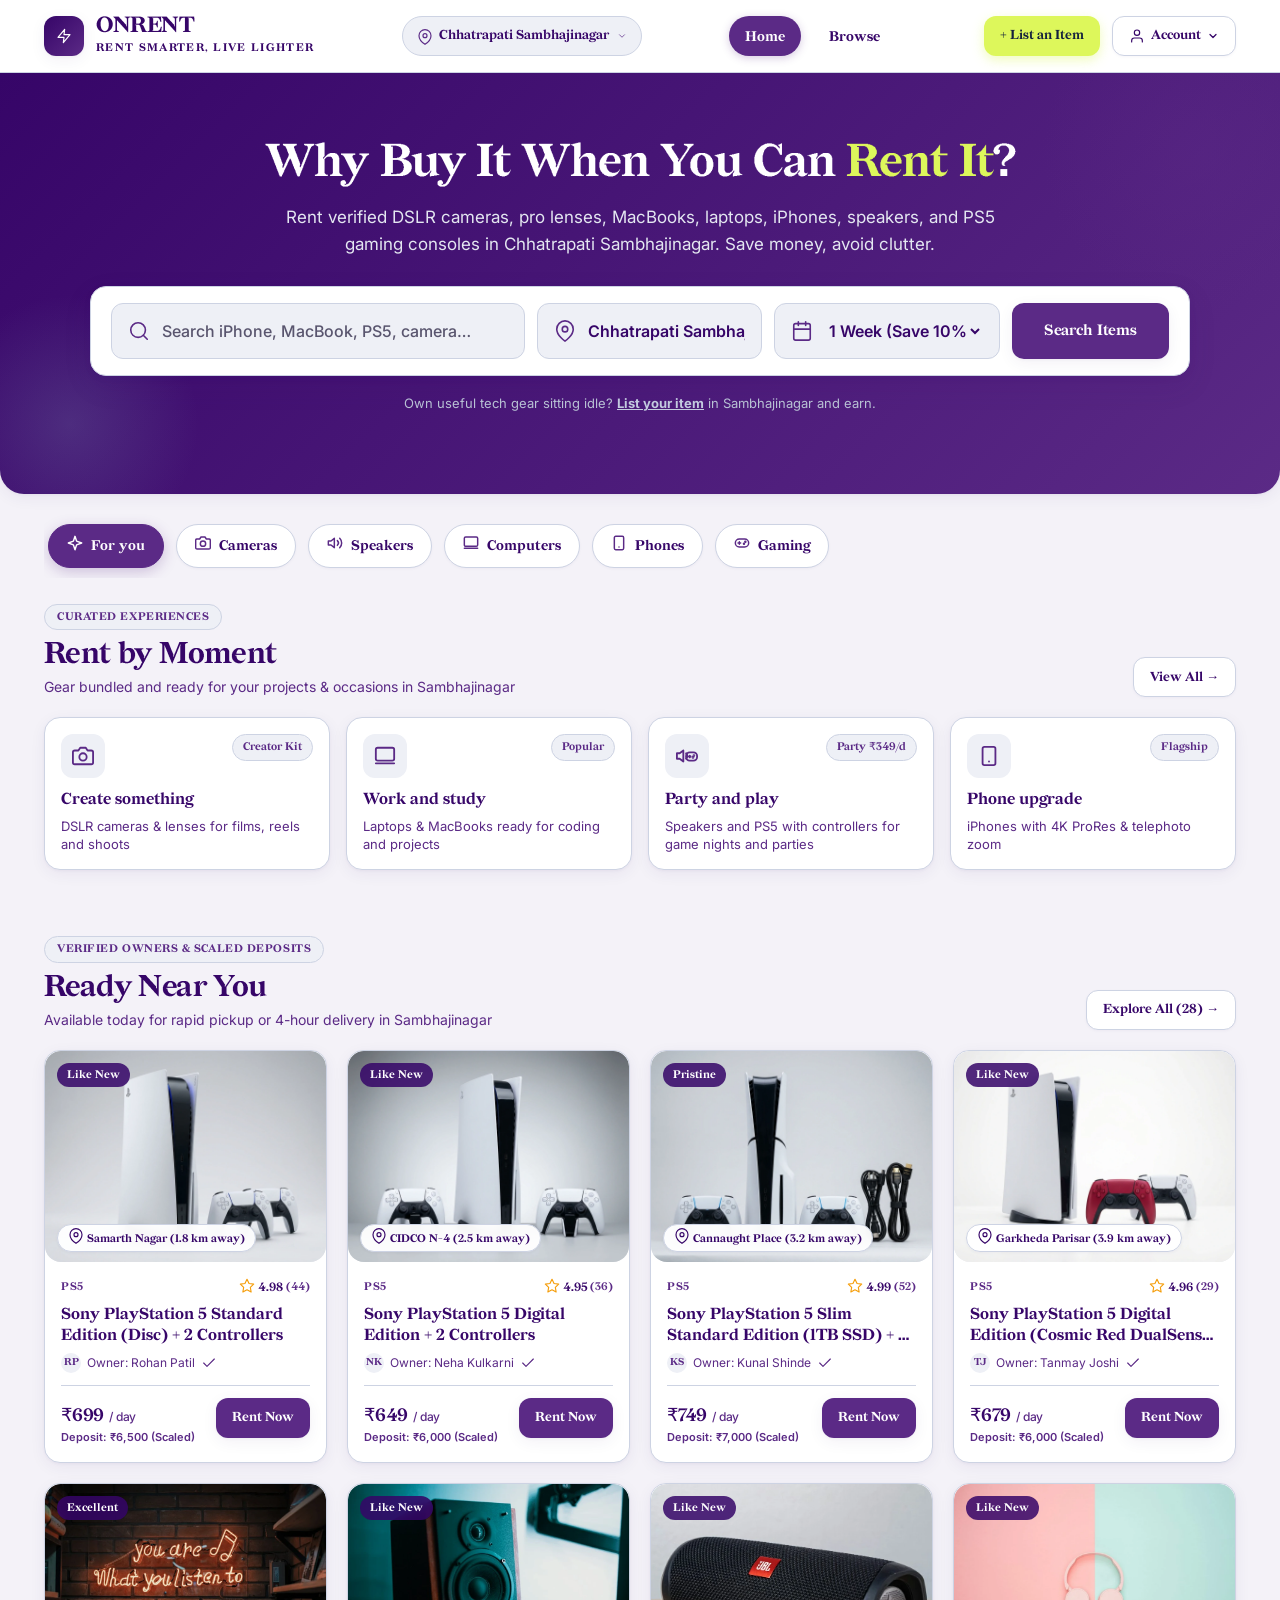
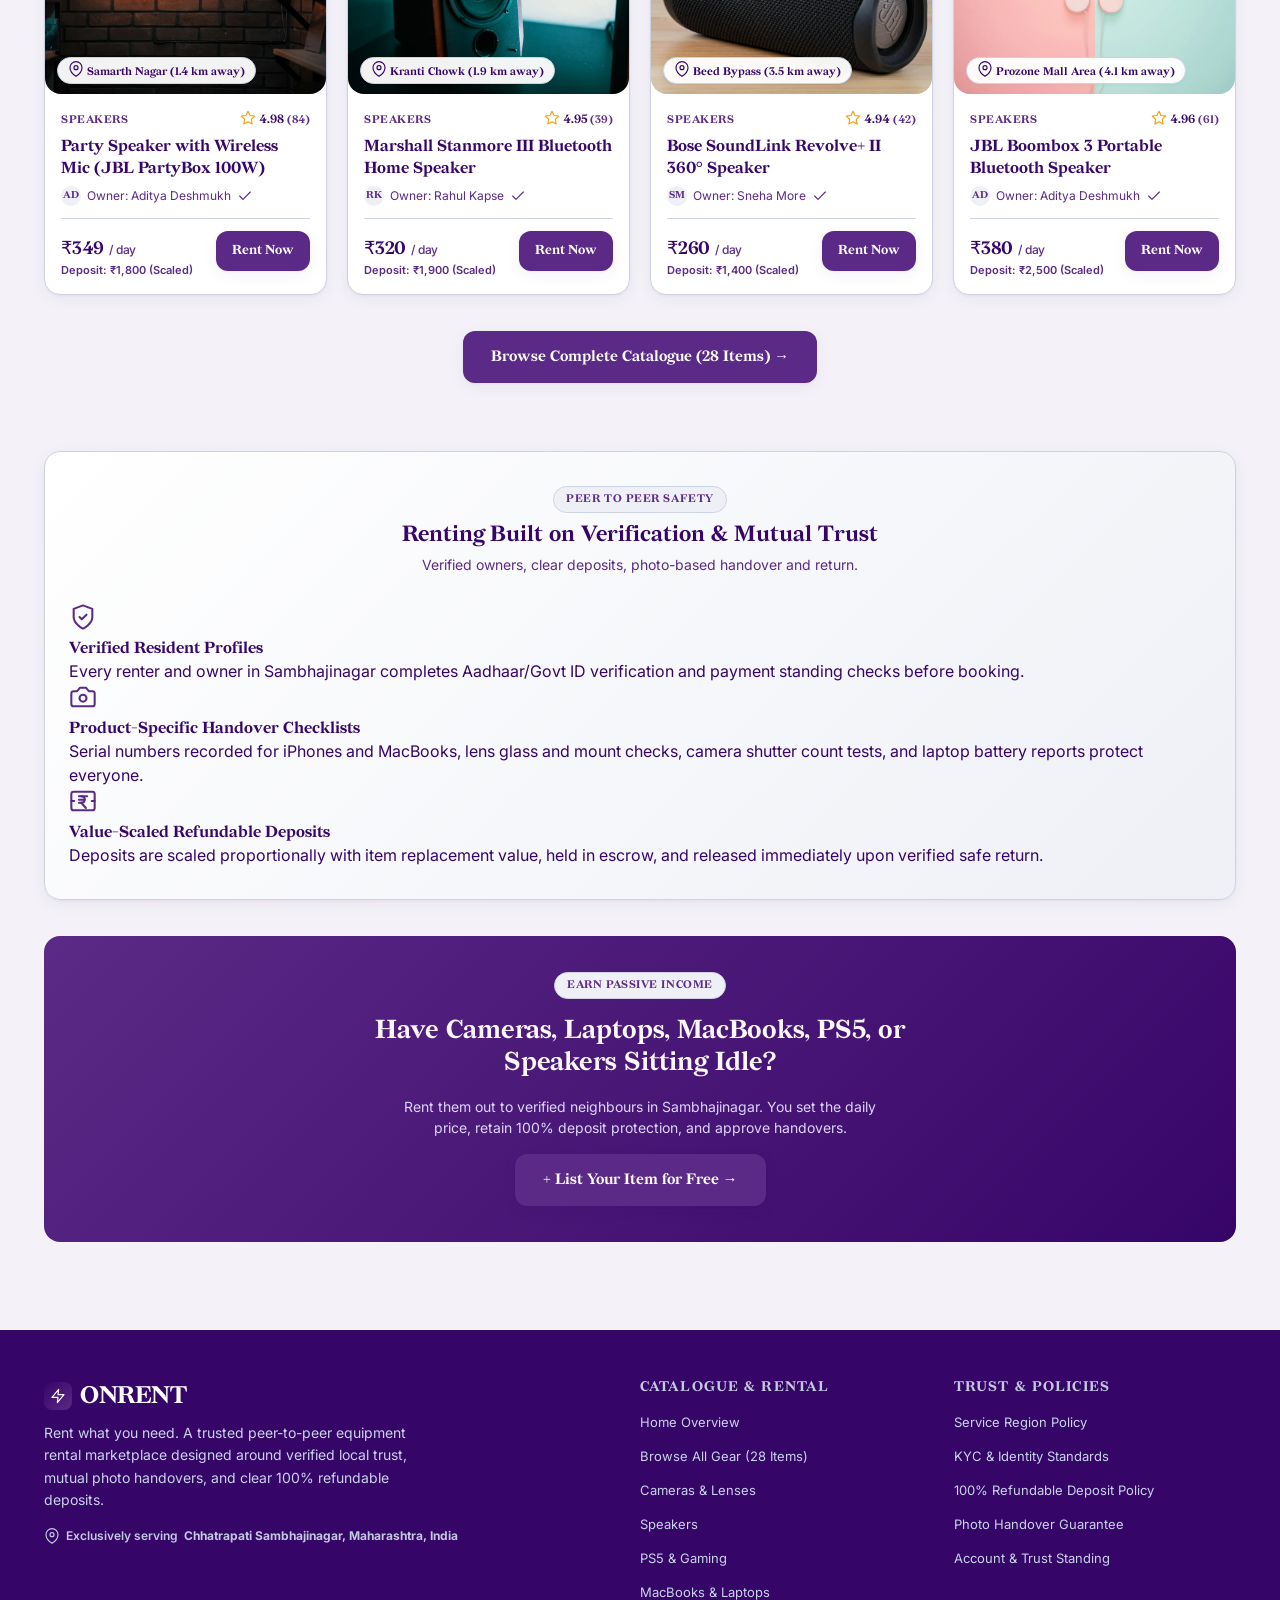
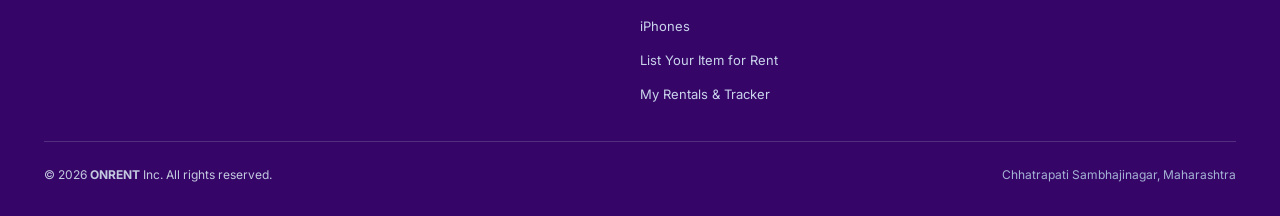
==== commit cef05d86: "feat: implement modular ES6 component architecture and state management for rental platform" ====
--- a/index.html
+++ b/index.html
@@ -12,7 +12,7 @@
 
   <!-- Favicon SVG -->
   <link rel="icon"
-    href="data:image/svg+xml,<svg xmlns='http://www.w3.org/2000/svg' viewBox='0 0 100 100'><rect width='100' height='100' rx='28' fill='%236f4bf6'/><text y='70' x='22' font-size='65' fill='%23ddf75b'>⚡</text></svg>"
+    href="data:image/svg+xml,<svg xmlns='http://www.w3.org/2000/svg' viewBox='0 0 100 100'><rect width='100' height='100' rx='28' fill='%23360568'/><polygon points='54,12 24,52 48,52 44,88 78,44 52,44 56,12' fill='%23ddf75b'/></svg>"
     type="image/svg+xml" />
 
   <!-- Google Fonts: Inter -->
@@ -26,6 +26,188 @@
 </head>
 
 <body>
+
+  <!-- ======================================================================
+       SVG SPRITE DEFINITIONS (Shared site-wide 24px icon system)
+       ====================================================================== -->
+  <svg xmlns="http://www.w3.org/2000/svg" style="display: none;" aria-hidden="true">
+    <symbol id="icon-search" viewBox="0 0 24 24" fill="none" stroke="currentColor" stroke-width="1.75" stroke-linecap="round" stroke-linejoin="round">
+      <circle cx="11" cy="11" r="8"></circle>
+      <line x1="21" y1="21" x2="16.65" y2="16.65"></line>
+    </symbol>
+    <symbol id="icon-map-pin" viewBox="0 0 24 24" fill="none" stroke="currentColor" stroke-width="1.75" stroke-linecap="round" stroke-linejoin="round">
+      <path d="M21 10c0 7-9 13-9 13s-9-6-9-13a9 9 0 0 1 18 0z"></path>
+      <circle cx="12" cy="10" r="3"></circle>
+    </symbol>
+    <symbol id="icon-calendar" viewBox="0 0 24 24" fill="none" stroke="currentColor" stroke-width="1.75" stroke-linecap="round" stroke-linejoin="round">
+      <rect x="3" y="4" width="18" height="18" rx="2" ry="2"></rect>
+      <line x1="16" y1="2" x2="16" y2="6"></line>
+      <line x1="8" y1="2" x2="8" y2="6"></line>
+      <line x1="3" y1="10" x2="21" y2="10"></line>
+    </symbol>
+    <symbol id="icon-camera" viewBox="0 0 24 24" fill="none" stroke="currentColor" stroke-width="1.75" stroke-linecap="round" stroke-linejoin="round">
+      <path d="M23 19a2 2 0 0 1-2 2H3a2 2 0 0 1-2-2V8a2 2 0 0 1 2-2h4l2-3h6l2 3h4a2 2 0 0 1 2 2z"></path>
+      <circle cx="12" cy="13" r="4"></circle>
+    </symbol>
+    <symbol id="icon-lens" viewBox="0 0 24 24" fill="none" stroke="currentColor" stroke-width="1.75" stroke-linecap="round" stroke-linejoin="round">
+      <circle cx="12" cy="12" r="9"></circle>
+      <circle cx="12" cy="12" r="5"></circle>
+      <circle cx="12" cy="12" r="2"></circle>
+    </symbol>
+    <symbol id="icon-speaker" viewBox="0 0 24 24" fill="none" stroke="currentColor" stroke-width="1.75" stroke-linecap="round" stroke-linejoin="round">
+      <rect x="4" y="2" width="16" height="20" rx="2"></rect>
+      <circle cx="12" cy="14" r="4"></circle>
+      <circle cx="12" cy="6" r="1.5"></circle>
+    </symbol>
+    <symbol id="icon-laptop" viewBox="0 0 24 24" fill="none" stroke="currentColor" stroke-width="1.75" stroke-linecap="round" stroke-linejoin="round">
+      <rect x="4" y="5" width="16" height="11" rx="1"></rect>
+      <line x1="2" y1="20" x2="22" y2="20"></line>
+    </symbol>
+    <symbol id="icon-smartphone" viewBox="0 0 24 24" fill="none" stroke="currentColor" stroke-width="1.75" stroke-linecap="round" stroke-linejoin="round">
+      <rect x="6" y="2" width="12" height="20" rx="2"></rect>
+      <line x1="11" y1="18" x2="13" y2="18"></line>
+    </symbol>
+    <symbol id="icon-gamepad" viewBox="0 0 24 24" fill="none" stroke="currentColor" stroke-width="1.75" stroke-linecap="round" stroke-linejoin="round">
+      <rect x="2" y="6" width="20" height="12" rx="6"></rect>
+      <line x1="6" y1="12" x2="10" y2="12"></line>
+      <line x1="8" y1="10" x2="8" y2="14"></line>
+      <circle cx="15" cy="13" r="0.8" fill="currentColor"></circle>
+      <circle cx="18" cy="11" r="0.8" fill="currentColor"></circle>
+    </symbol>
+    <symbol id="icon-sparkles" viewBox="0 0 24 24" fill="none" stroke="currentColor" stroke-width="1.75" stroke-linecap="round" stroke-linejoin="round">
+      <path d="M12 2l2.4 5.6L20 10l-5.6 2.4L12 18l-2.4-5.6L4 10l5.6-2.4z"></path>
+      <path d="M19 17l1 2 2 1-2 1-1 2-1-2-2-1 2-1z"></path>
+    </symbol>
+    <symbol id="icon-shield-check" viewBox="0 0 24 24" fill="none" stroke="currentColor" stroke-width="1.75" stroke-linecap="round" stroke-linejoin="round">
+      <path d="M12 22s8-4 8-10V5l-8-3-8 3v7c0 6 8 10 8 10z"></path>
+      <polyline points="9 12 11 14 15 10"></polyline>
+    </symbol>
+    <symbol id="icon-banknote-rupee" viewBox="0 0 24 24" fill="none" stroke="currentColor" stroke-width="1.75" stroke-linecap="round" stroke-linejoin="round">
+      <rect x="2" y="5" width="20" height="14" rx="2"></rect>
+      <line x1="2" y1="10" x2="22" y2="10"></line>
+      <path d="M9 13h3.5a1.5 1.5 0 0 0 0-3H9m0 0h5m-2.5 3L9 16.5"></path>
+    </symbol>
+    <symbol id="icon-user" viewBox="0 0 24 24" fill="none" stroke="currentColor" stroke-width="1.75" stroke-linecap="round" stroke-linejoin="round">
+      <path d="M20 21v-2a4 4 0 0 0-4-4H8a4 4 0 0 0-4 4v2"></path>
+      <circle cx="12" cy="7" r="4"></circle>
+    </symbol>
+    <symbol id="icon-bolt" viewBox="0 0 24 24" fill="none" stroke="currentColor" stroke-width="1.75" stroke-linecap="round" stroke-linejoin="round">
+      <polygon points="13 2 3 14 12 14 11 22 21 10 12 10 13 2"></polygon>
+    </symbol>
+    <symbol id="icon-clock" viewBox="0 0 24 24" fill="none" stroke="currentColor" stroke-width="1.75" stroke-linecap="round" stroke-linejoin="round">
+      <circle cx="12" cy="12" r="10"></circle>
+      <polyline points="12 6 12 12 16 14"></polyline>
+    </symbol>
+    <symbol id="icon-truck" viewBox="0 0 24 24" fill="none" stroke="currentColor" stroke-width="1.75" stroke-linecap="round" stroke-linejoin="round">
+      <rect x="1" y="3" width="15" height="13"></rect>
+      <polygon points="16 8 20 8 23 11 23 16 16 16 16 8"></polygon>
+      <circle cx="5.5" cy="18.5" r="2.5"></circle>
+      <circle cx="18.5" cy="18.5" r="2.5"></circle>
+    </symbol>
+    <symbol id="icon-check" viewBox="0 0 24 24" fill="none" stroke="currentColor" stroke-width="1.75" stroke-linecap="round" stroke-linejoin="round">
+      <polyline points="20 6 9 17 4 12"></polyline>
+    </symbol>
+    <symbol id="icon-alert" viewBox="0 0 24 24" fill="none" stroke="currentColor" stroke-width="1.75" stroke-linecap="round" stroke-linejoin="round">
+      <path d="M10.29 3.86L1.82 18a2 2 0 0 0 1.71 3h16.94a2 2 0 0 0 1.71-3L13.71 3.86a2 2 0 0 0-3.42 0z"></path>
+      <line x1="12" y1="9" x2="12" y2="13"></line>
+      <line x1="12" y1="17" x2="12.01" y2="17"></line>
+    </symbol>
+    <symbol id="icon-star" viewBox="0 0 24 24" fill="none" stroke="currentColor" stroke-width="1.75" stroke-linecap="round" stroke-linejoin="round">
+      <polygon points="12 2 15.09 8.26 22 9.27 17 14.14 18.18 21.02 12 17.77 5.82 21.02 7 14.14 2 9.27 8.91 8.26 12 2"></polygon>
+    </symbol>
+    <symbol id="icon-info" viewBox="0 0 24 24" fill="none" stroke="currentColor" stroke-width="1.75" stroke-linecap="round" stroke-linejoin="round">
+      <circle cx="12" cy="12" r="10"></circle>
+      <line x1="12" y1="16" x2="12" y2="12"></line>
+      <line x1="12" y1="8" x2="12.01" y2="8"></line>
+    </symbol>
+    <symbol id="icon-arrow-right" viewBox="0 0 24 24" fill="none" stroke="currentColor" stroke-width="1.75" stroke-linecap="round" stroke-linejoin="round">
+      <line x1="5" y1="12" x2="19" y2="12"></line>
+      <polyline points="12 5 19 12 12 19"></polyline>
+    </symbol>
+    <symbol id="icon-arrow-left" viewBox="0 0 24 24" fill="none" stroke="currentColor" stroke-width="1.75" stroke-linecap="round" stroke-linejoin="round">
+      <line x1="19" y1="12" x2="5" y2="12"></line>
+      <polyline points="12 19 5 12 12 5"></polyline>
+    </symbol>
+    <symbol id="icon-chevron-down" viewBox="0 0 24 24" fill="none" stroke="currentColor" stroke-width="1.75" stroke-linecap="round" stroke-linejoin="round">
+      <polyline points="6 9 12 15 18 9"></polyline>
+    </symbol>
+    <symbol id="icon-chevron-up" viewBox="0 0 24 24" fill="none" stroke="currentColor" stroke-width="1.75" stroke-linecap="round" stroke-linejoin="round">
+      <polyline points="18 15 12 9 6 15"></polyline>
+    </symbol>
+    <symbol id="icon-close" viewBox="0 0 24 24" fill="none" stroke="currentColor" stroke-width="1.75" stroke-linecap="round" stroke-linejoin="round">
+      <line x1="18" y1="6" x2="6" y2="18"></line>
+      <line x1="6" y1="6" x2="18" y2="18"></line>
+    </symbol>
+    <symbol id="icon-upload" viewBox="0 0 24 24" fill="none" stroke="currentColor" stroke-width="1.75" stroke-linecap="round" stroke-linejoin="round">
+      <path d="M21 15v4a2 2 0 0 1-2 2H5a2 2 0 0 1-2-2v-4"></path>
+      <polyline points="17 8 12 3 7 8"></polyline>
+      <line x1="12" y1="3" x2="12" y2="15"></line>
+    </symbol>
+    <symbol id="icon-wrench" viewBox="0 0 24 24" fill="none" stroke="currentColor" stroke-width="1.75" stroke-linecap="round" stroke-linejoin="round">
+      <path d="M14.7 6.3a1 1 0 0 0 0 1.4l1.6 1.6a1 1 0 0 0 1.4 0l3.77-3.77a6 6 0 0 1-7.94 7.94l-6.91 6.91a2.12 2.12 0 0 1-3-3l6.91-6.91a6 6 0 0 1 7.94-7.94l-3.76 3.76z"></path>
+    </symbol>
+    <symbol id="icon-box" viewBox="0 0 24 24" fill="none" stroke="currentColor" stroke-width="1.75" stroke-linecap="round" stroke-linejoin="round">
+      <path d="M21 16V8a2 2 0 0 0-1-1.73l-7-4a2 2 0 0 0-2 0l-7 4A2 2 0 0 0 3 8v8a2 2 0 0 0 1 1.73l7 4a2 2 0 0 0 2 0l7-4A2 2 0 0 0 21 16z"></path>
+      <polyline points="3.27 6.96 12 12.01 20.73 6.96"></polyline>
+      <line x1="12" y1="22.08" x2="12" y2="12"></line>
+    </symbol>
+    <symbol id="icon-bell" viewBox="0 0 24 24" fill="none" stroke="currentColor" stroke-width="1.75" stroke-linecap="round" stroke-linejoin="round">
+      <path d="M18 8A6 6 0 0 0 6 8c0 7-3 9-3 9h18s-3-2-3-9"></path>
+      <path d="M13.73 21a2 2 0 0 1-3.46 0"></path>
+    </symbol>
+    <symbol id="icon-lock" viewBox="0 0 24 24" fill="none" stroke="currentColor" stroke-width="1.75" stroke-linecap="round" stroke-linejoin="round">
+      <rect x="3" y="11" width="18" height="11" rx="2" ry="2"></rect>
+      <path d="M7 11V7a5 5 0 0 1 10 0v4"></path>
+    </symbol>
+    <symbol id="icon-refresh" viewBox="0 0 24 24" fill="none" stroke="currentColor" stroke-width="1.75" stroke-linecap="round" stroke-linejoin="round">
+      <polyline points="23 4 23 10 17 10"></polyline>
+      <polyline points="1 20 1 14 7 14"></polyline>
+      <path d="M3.51 9a9 9 0 0 1 14.85-3.36L23 10M1 14l4.64 4.36A9 9 0 0 0 20.49 15"></path>
+    </symbol>
+    <symbol id="icon-receipt" viewBox="0 0 24 24" fill="none" stroke="currentColor" stroke-width="1.75" stroke-linecap="round" stroke-linejoin="round">
+      <path d="M4 2v20l2-1 2 1 2-1 2 1 2-1 2 1 2-1 2 1V2l-2 1-2-1-2 1-2-1-2 1-2-1-2 1-2-1z"></path>
+      <line x1="8" y1="8" x2="16" y2="8"></line>
+      <line x1="8" y1="12" x2="16" y2="12"></line>
+      <line x1="8" y1="16" x2="12" y2="16"></line>
+    </symbol>
+    <symbol id="icon-briefcase" viewBox="0 0 24 24" fill="none" stroke="currentColor" stroke-width="1.75" stroke-linecap="round" stroke-linejoin="round">
+      <rect x="2" y="7" width="20" height="14" rx="2" ry="2"></rect>
+      <path d="M16 21V5a2 2 0 0 0-2-2h-4a2 2 0 0 0-2 2v16"></path>
+    </symbol>
+    <symbol id="icon-clipboard" viewBox="0 0 24 24" fill="none" stroke="currentColor" stroke-width="1.75" stroke-linecap="round" stroke-linejoin="round">
+      <path d="M16 4h2a2 2 0 0 1 2 2v14a2 2 0 0 1-2 2H6a2 2 0 0 1-2-2V6a2 2 0 0 1 2-2h2"></path>
+      <rect x="8" y="2" width="8" height="4" rx="1" ry="1"></rect>
+      <polyline points="9 14 11 16 15 11"></polyline>
+    </symbol>
+    <symbol id="icon-message" viewBox="0 0 24 24" fill="none" stroke="currentColor" stroke-width="1.75" stroke-linecap="round" stroke-linejoin="round">
+      <path d="M21 15a2 2 0 0 1-2 2H7l-4 4V5a2 2 0 0 1 2-2h14a2 2 0 0 1 2 2z"></path>
+    </symbol>
+    <symbol id="icon-party" viewBox="0 0 24 24" fill="none" stroke="currentColor" stroke-width="1.75" stroke-linecap="round" stroke-linejoin="round">
+      <polygon points="2 22 8 8 16 16 2 22"></polygon>
+      <line x1="17.5" y1="6.5" x2="17.51" y2="6.5"></line>
+      <line x1="20" y1="11" x2="22" y2="12"></line>
+      <line x1="13" y1="2" x2="14" y2="4"></line>
+      <line x1="9" y1="4" x2="10" y2="6"></line>
+      <line x1="19" y1="3" x2="21" y2="4"></line>
+    </symbol>
+    <symbol id="icon-robot" viewBox="0 0 24 24" fill="none" stroke="currentColor" stroke-width="1.75" stroke-linecap="round" stroke-linejoin="round">
+      <rect x="3" y="11" width="18" height="10" rx="2"></rect>
+      <circle cx="12" cy="5" r="2"></circle>
+      <path d="M12 7v4"></path>
+      <line x1="8" y1="16" x2="8.01" y2="16"></line>
+      <line x1="16" y1="16" x2="16.01" y2="16"></line>
+    </symbol>
+    <symbol id="icon-home" viewBox="0 0 24 24" fill="none" stroke="currentColor" stroke-width="1.75" stroke-linecap="round" stroke-linejoin="round">
+      <path d="M3 9l9-7 9 7v11a2 2 0 0 1-2 2H5a2 2 0 0 1-2-2z"></path>
+      <polyline points="9 22 9 12 15 12 15 22"></polyline>
+    </symbol>
+    <symbol id="icon-hourglass" viewBox="0 0 24 24" fill="none" stroke="currentColor" stroke-width="1.75" stroke-linecap="round" stroke-linejoin="round">
+      <path d="M5 22h14"></path>
+      <path d="M5 2h14"></path>
+      <path d="M17 22v-4.172a2 2 0 0 0-.586-1.414L12 12l-4.414 4.414A2 2 0 0 0 7 17.828V22"></path>
+      <path d="M7 2v4.172a2 2 0 0 0 .586 1.414L12 12l4.414-4.414A2 2 0 0 0 17 6.172V2"></path>
+    </symbol>
+  </svg>
 
   <!-- ======================================================================
        HEADER & NAVIGATION (Sticky Top Header with City Selector)
@@ -54,15 +236,15 @@
         <div class="footer-brand">
           <div style="display: flex; align-items: center; gap: 8px; margin-bottom: 8px;">
             <span
-              style="background: linear-gradient(135deg, var(--brand-900) 0%, var(--brand-700) 100%); color: var(--white); width: 28px; height: 28px; border-radius: 8px; display: inline-flex; align-items: center; justify-content: center; font-size: 15px; font-weight: 700; font-family: var(--font-display);">⚡</span>
+              style="background: linear-gradient(135deg, var(--brand-900) 0%, var(--brand-700) 100%); color: var(--white); width: 28px; height: 28px; border-radius: 8px; display: inline-flex; align-items: center; justify-content: center; font-size: 15px; font-weight: 700; font-family: var(--font-display);"><svg class="icon icon-16" style="color: var(--white);" aria-hidden="true"><use href="#icon-bolt"></use></svg></span>
             <span style="font-family: var(--font-display); font-size: 24px; font-weight: 700; letter-spacing: -0.02em; color: var(--white);">ONRENT</span>
           </div>
           <p>
             Rent what you need. A trusted peer-to-peer equipment rental marketplace designed around verified local
             trust, mutual photo handovers, and clear 100% refundable deposits.
           </p>
-          <div style="font-size: 12px; color: var(--brand-100); font-weight: 600;">
-            📍 Exclusively serving <strong>Chhatrapati Sambhajinagar, Maharashtra, India</strong>
+          <div style="font-size: 12px; color: var(--brand-100); font-weight: 600; display: flex; align-items: center; gap: 6px;">
+            <svg class="icon icon-16" style="color: var(--brand-100);" aria-hidden="true"><use href="#icon-map-pin"></use></svg> Exclusively serving <strong>Chhatrapati Sambhajinagar, Maharashtra, India</strong>
           </div>
         </div>
 
@@ -211,6 +393,15 @@
 
         // Initial Mount
         renderCurrentScreen();
+
+        // Click anywhere inside form-field-unit to focus input
+        document.addEventListener('click', (e) => {
+          const unit = e.target.closest('.form-field-unit');
+          if (unit && !['INPUT', 'SELECT', 'TEXTAREA', 'BUTTON', 'LABEL', 'A'].includes(e.target.tagName)) {
+            const field = unit.querySelector('input:not([type="hidden"]):not([style*="display: none"]), select, textarea');
+            if (field) field.focus();
+          }
+        });
       } catch (err) {
         displayFatal(err);
       }
--- a/styles.css
+++ b/styles.css
@@ -217,6 +217,38 @@
   outline-offset: 2px;
 }
 
+/* Visually Hidden Utility for Accessible Labels */
+.visually-hidden {
+  position: absolute;
+  width: 1px;
+  height: 1px;
+  padding: 0;
+  margin: -1px;
+  overflow: hidden;
+  clip: rect(0, 0, 0, 0);
+  white-space: nowrap;
+  border: 0;
+}
+
+/* Unified SVG Icon System */
+.icon {
+  display: inline-block;
+  width: 20px;
+  height: 20px;
+  stroke-width: 1.75;
+  stroke: currentColor;
+  fill: none;
+  stroke-linecap: round;
+  stroke-linejoin: round;
+  vertical-align: middle;
+  flex-shrink: 0;
+}
+.icon-16 { width: 16px; height: 16px; }
+.icon-20 { width: 20px; height: 20px; }
+.icon-22 { width: 22px; height: 22px; }
+.icon-24 { width: 24px; height: 24px; }
+.icon-28 { width: 28px; height: 28px; }
+
 /* Headings Typography */
 h1, h2, h3, h4, h5, h6 {
   font-family: var(--font-display);
@@ -912,7 +944,7 @@
 }
 
 .hero-title .highlight-lime {
-  color: var(--brand-100); /* light tint of #7785ac (~#c3cadf), NOT lime */
+  color: var(--lime);
   position: relative;
 }
 
@@ -954,25 +986,32 @@
 @media (min-width: 900px) {
   .search-form-grid {
     display: grid;
-    grid-template-columns: 2.2fr 1.3fr 1.3fr auto;
+    grid-template-columns: minmax(280px, 2.2fr) minmax(210px, 1.2fr) minmax(180px, 1.2fr) auto;
     gap: 12px;
     align-items: stretch;
   }
 }
 
 .search-field-unit {
+  position: relative;
   display: flex;
   align-items: center;
   gap: 12px;
   background-color: var(--brand-50);
   border: 1px solid var(--brand-card-border);
-  padding: 0 18px;
+  padding: 0 16px;
   border-radius: var(--radius-sm); /* 12px */
   text-align: left;
   height: 56px;
   min-height: 56px;
   box-sizing: border-box;
-  overflow: visible;
+  cursor: text;
+  transition: border-color var(--transition-fast), box-shadow var(--transition-fast);
+}
+
+.search-field-unit:focus-within {
+  border-color: #5b2a86;
+  box-shadow: 0 0 0 2px #5b2a86, 0 4px 14px rgba(91, 42, 134, 0.2);
 }
 
 .search-field-unit.duration-field {
@@ -984,16 +1023,29 @@
   background: transparent;
   width: 100%;
   font-family: var(--font-body);
-  font-size: 14.5px;
+  font-size: 16px;
   font-weight: 600;
-  color: var(--brand-900);
+  color: #360568;
+  caret-color: #5b2a86;
   outline: none;
-  text-overflow: clip;
+  letter-spacing: normal;
+  text-transform: none;
+  padding: 0;
+  box-shadow: none !important;
+}
+
+.search-field-unit input:focus,
+.search-field-unit input:focus-visible,
+.search-field-unit select:focus,
+.search-field-unit select:focus-visible {
+  outline: none !important;
+  box-shadow: none !important;
 }
 
 .search-field-unit input::placeholder {
-  color: var(--brand-400);
+  color: #59556e;
   font-weight: 500;
+  opacity: 1;
 }
 
 .search-field-icon {
@@ -1005,6 +1057,7 @@
   flex-shrink: 0;
   line-height: 0;
   color: var(--brand-700);
+  pointer-events: none;
 }
 
 .search-field-svg {
@@ -1013,6 +1066,84 @@
   height: 22px;
   flex-shrink: 0;
   stroke: var(--brand-700);
+}
+
+/* Clear button inside search bars */
+.search-clear-btn {
+  display: inline-flex;
+  align-items: center;
+  justify-content: center;
+  width: 26px;
+  height: 26px;
+  border-radius: 50%;
+  background: rgba(119, 133, 172, 0.18);
+  border: none;
+  color: #360568;
+  cursor: pointer;
+  padding: 0;
+  flex-shrink: 0;
+  transition: all var(--transition-fast);
+}
+
+.search-clear-btn:hover {
+  background: #5b2a86;
+  color: var(--white);
+}
+
+.search-clear-btn:focus-visible {
+  outline: 2px solid #5b2a86;
+  outline-offset: 1px;
+}
+
+/* Browse Toolbar Search Bar */
+.browse-search-unit {
+  flex: 1;
+  min-width: 260px;
+  display: flex;
+  align-items: center;
+  gap: 12px;
+  background-color: var(--brand-50);
+  border: 1px solid var(--brand-card-border);
+  border-radius: var(--radius-sm);
+  padding: 0 16px;
+  height: 54px;
+  min-height: 54px;
+  box-sizing: border-box;
+  cursor: text;
+  transition: border-color var(--transition-fast), box-shadow var(--transition-fast);
+}
+
+.browse-search-unit:focus-within {
+  border-color: #5b2a86;
+  box-shadow: 0 0 0 2px #5b2a86, 0 4px 14px rgba(91, 42, 134, 0.2);
+}
+
+.browse-search-unit input {
+  border: none;
+  background: transparent;
+  width: 100%;
+  font-family: var(--font-body);
+  font-size: 16px;
+  font-weight: 600;
+  color: #360568;
+  caret-color: #5b2a86;
+  outline: none;
+  letter-spacing: normal;
+  text-transform: none;
+  padding: 0;
+  box-shadow: none !important;
+}
+
+.browse-search-unit input:focus,
+.browse-search-unit input:focus-visible {
+  outline: none !important;
+  box-shadow: none !important;
+}
+
+.browse-search-unit input::placeholder {
+  color: #59556e;
+  font-weight: 500;
+  opacity: 1;
 }
 
 #heroSearchSubmitBtn {
@@ -1737,6 +1868,94 @@
   color: var(--brand-700);
 }
 
+/* Collapsible Tax & Fee Breakdown Group under Net Rental Charge */
+.breakdown-group {
+  display: flex;
+  flex-direction: column;
+}
+
+button.calc-breakdown-row.breakdown-toggle-btn {
+  width: 100%;
+  background: transparent;
+  border: none;
+  font-family: inherit;
+  font-size: 13px;
+  font-weight: 700;
+  color: var(--brand-900);
+  text-align: left;
+  cursor: pointer;
+  padding: 3px 0;
+  margin: 0;
+  display: flex;
+  align-items: center;
+  justify-content: space-between;
+  border-radius: var(--radius-xs);
+  transition: color 0.15s ease;
+}
+
+button.calc-breakdown-row.breakdown-toggle-btn:hover {
+  color: var(--brand-700);
+}
+
+button.calc-breakdown-row.breakdown-toggle-btn:focus-visible {
+  outline: 2px solid var(--brand-700);
+  outline-offset: 3px;
+}
+
+.breakdown-toggle-label {
+  display: inline-flex;
+  align-items: center;
+  gap: 6px;
+}
+
+.breakdown-chevron {
+  width: 16px;
+  height: 16px;
+  flex-shrink: 0;
+  stroke: #5b2a86;
+  stroke-width: 2;
+  stroke-linecap: round;
+  stroke-linejoin: round;
+  transition: transform 200ms ease;
+  transform: rotate(0deg); /* down when closed */
+}
+
+.breakdown-toggle-btn[aria-expanded="true"] .breakdown-chevron,
+.breakdown-toggle-btn.is-open .breakdown-chevron {
+  transform: rotate(180deg); /* up (^) when open */
+}
+
+.breakdown-collapsible {
+  display: grid;
+  grid-template-rows: 0fr;
+  transition: grid-template-rows 200ms ease;
+}
+
+.breakdown-collapsible.is-open {
+  grid-template-rows: 1fr;
+}
+
+.breakdown-collapsible-inner {
+  min-height: 0;
+  overflow: hidden;
+  display: flex;
+  flex-direction: column;
+  gap: 8px;
+  padding-left: 22px; /* slightly indented */
+  transition: padding 200ms ease;
+}
+
+.breakdown-collapsible.is-open .breakdown-collapsible-inner {
+  padding-top: 6px;
+  padding-bottom: 2px;
+}
+
+.calc-breakdown-row.breakdown-subrow {
+  font-size: 12.5px;
+  color: var(--brand-700);
+  font-weight: 500;
+}
+
 /* ==========================================================================
    ORDER TRACKER & TIMELINE
    ========================================================================== */
@@ -1848,30 +2067,40 @@
 .form-field-unit select,
 .form-field-unit textarea {
   width: 100%;
-  height: 48px;
-  padding: 10px 14px;
+  height: 54px;
+  min-height: 54px;
+  padding: 0 16px;
   border: 1px solid var(--brand-card-border);
   border-radius: var(--radius-sm); /* 12px */
   font-family: var(--font-body);
-  font-size: 14px;
+  font-size: 16px;
   font-weight: 600;
-  color: var(--brand-900);
+  color: #360568;
+  caret-color: #5b2a86;
   background: var(--white);
   box-sizing: border-box;
   transition: border-color var(--transition-fast), box-shadow var(--transition-fast);
 }
 
+.form-field-unit input::placeholder,
+.form-field-unit textarea::placeholder {
+  color: #59556e;
+  font-weight: 500;
+  opacity: 1;
+}
+
 .form-field-unit textarea {
   height: auto;
-  min-height: 96px;
+  min-height: 100px;
+  padding: 14px 16px;
 }
 
 .form-field-unit input:focus,
 .form-field-unit select:focus,
 .form-field-unit textarea:focus {
-  border-color: var(--brand-700);
+  border-color: #5b2a86;
   outline: none;
-  box-shadow: 0 0 0 3px rgba(91, 42, 134, 0.15);
+  box-shadow: 0 0 0 2px #5b2a86, 0 4px 14px rgba(91, 42, 134, 0.2);
 }
 
 /* ==========================================================================
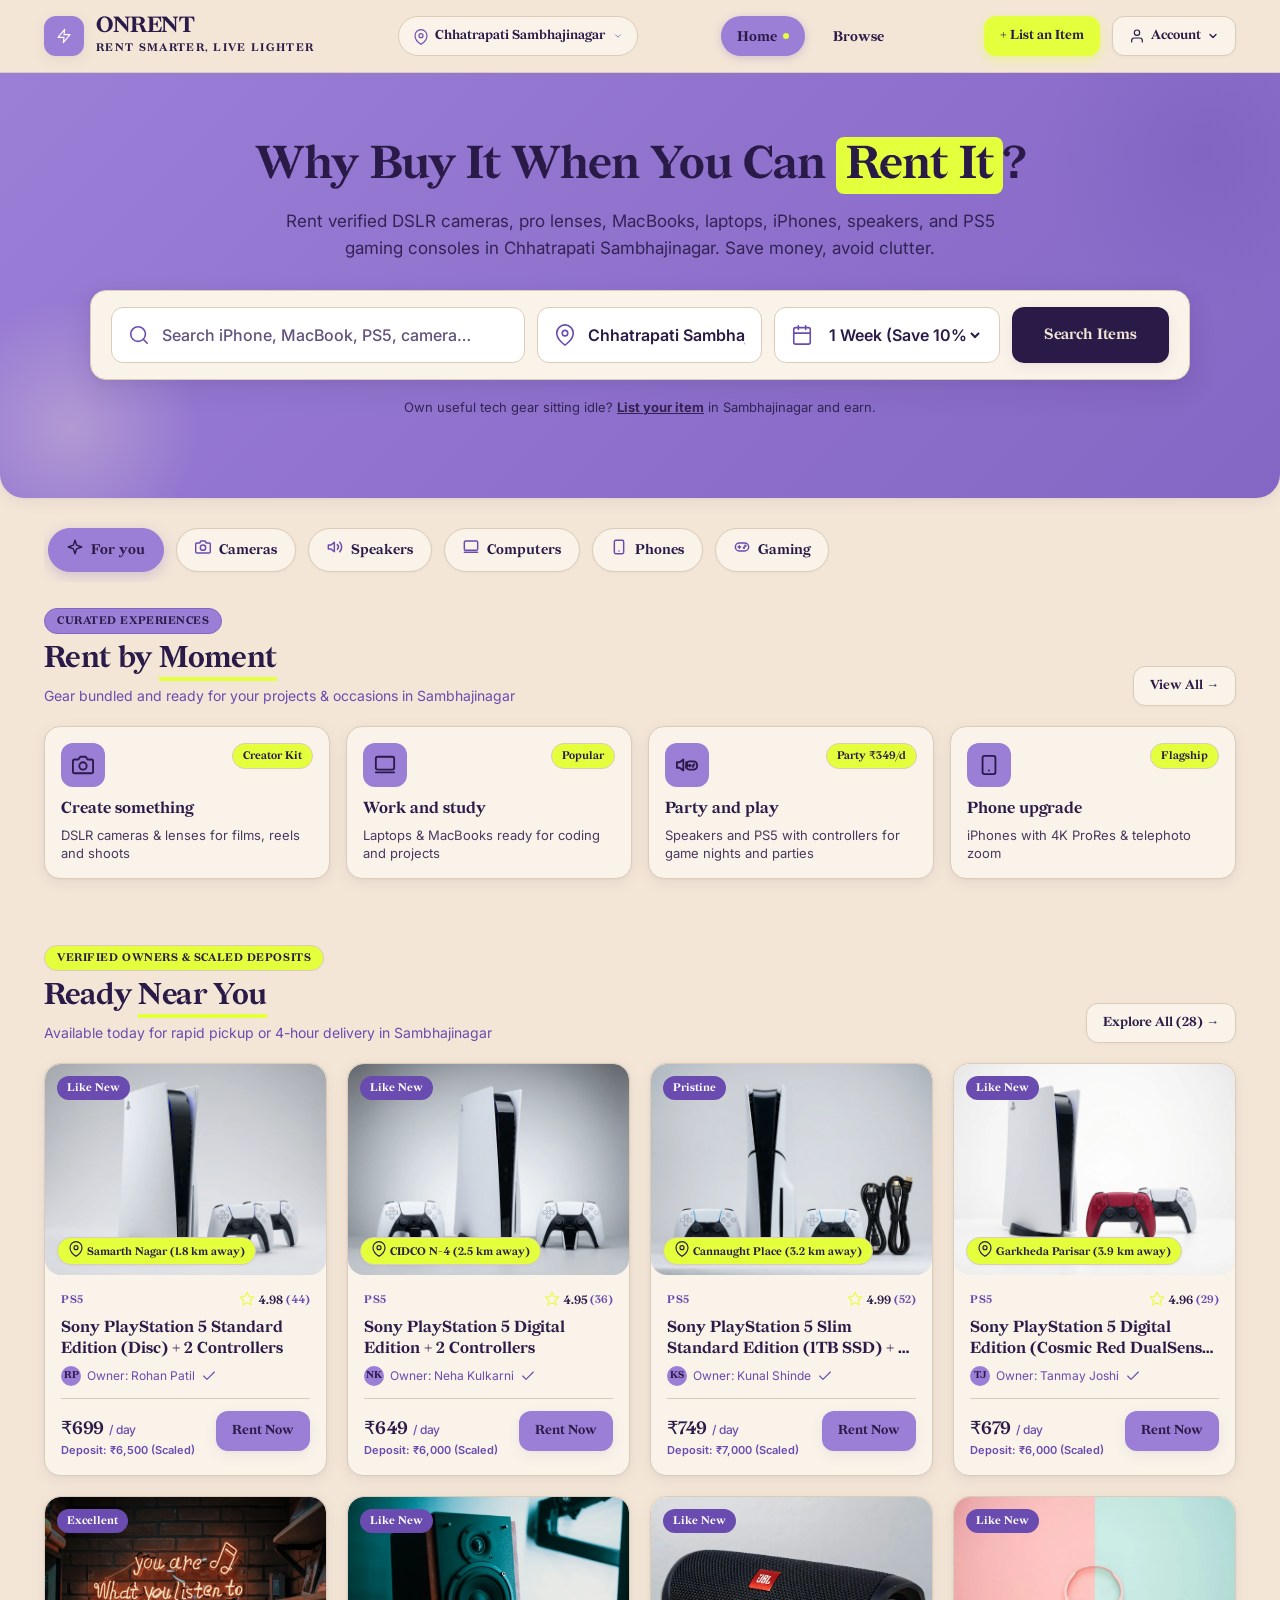
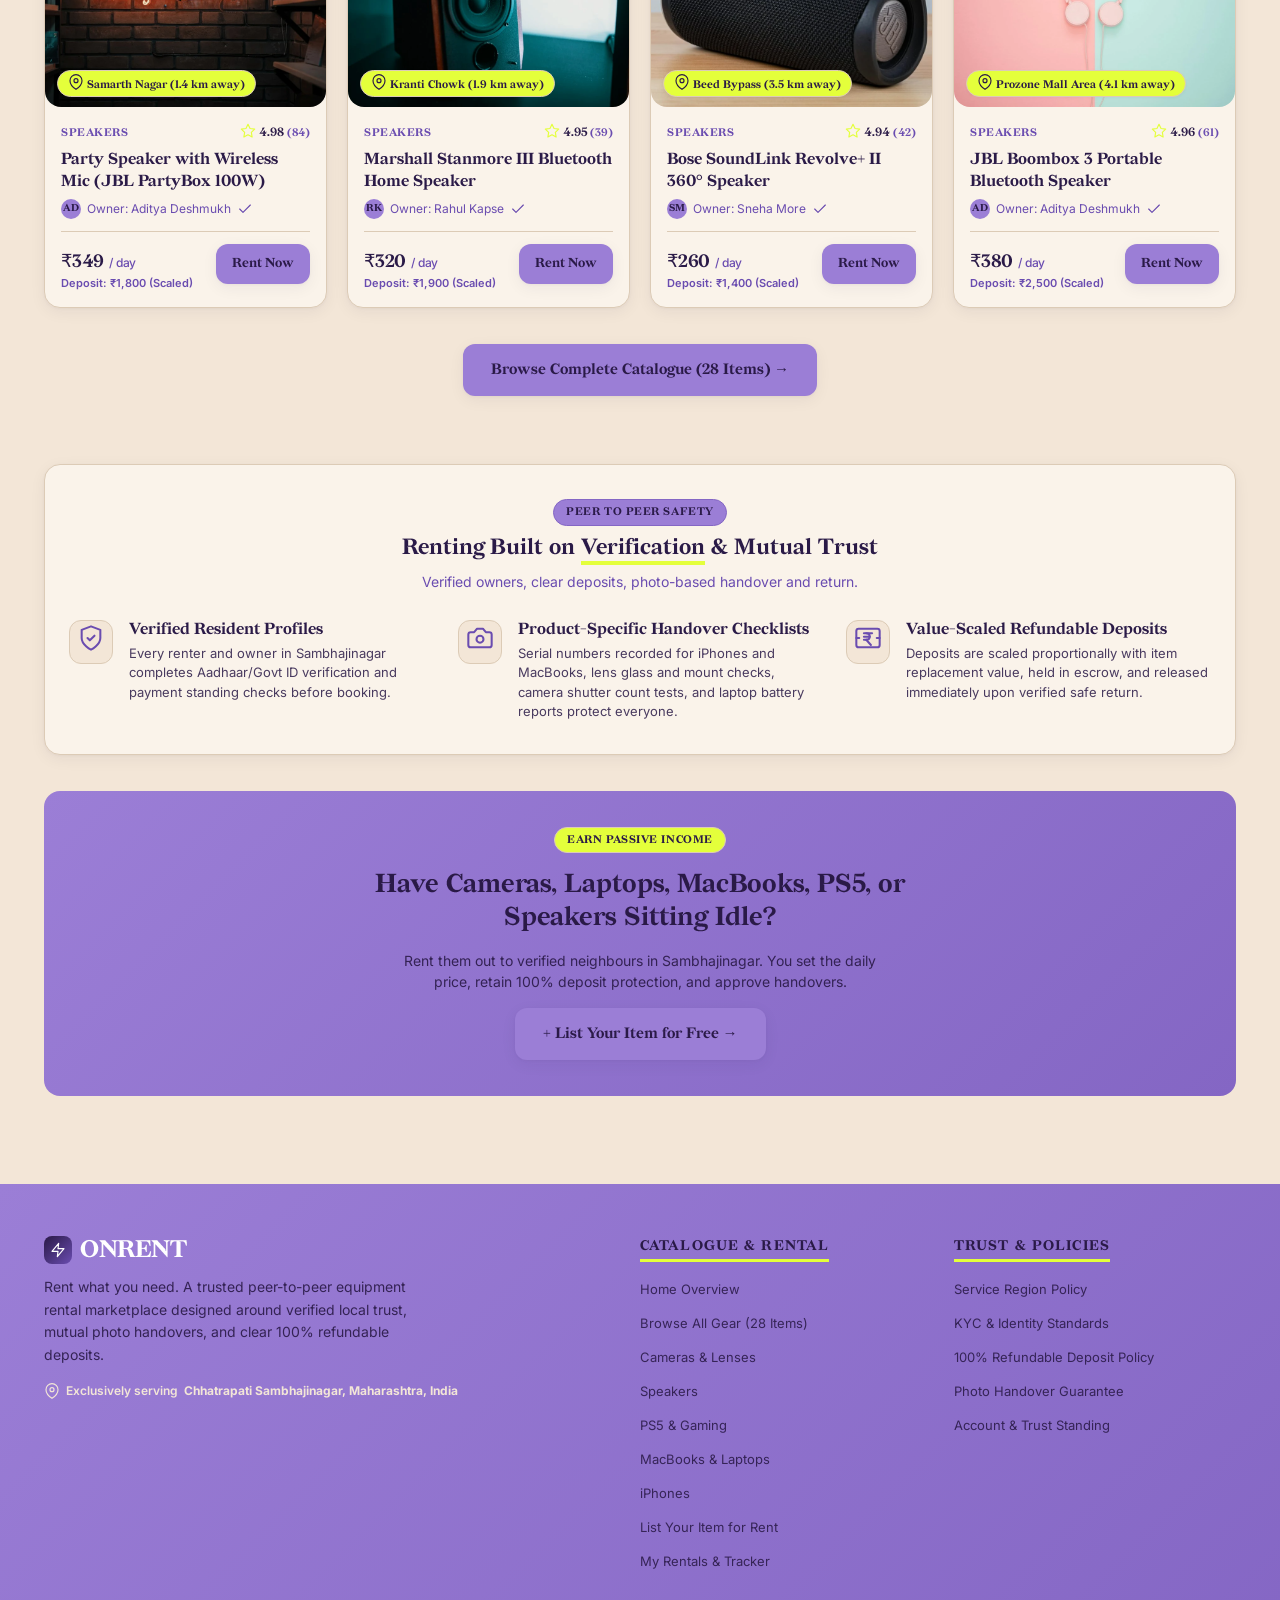
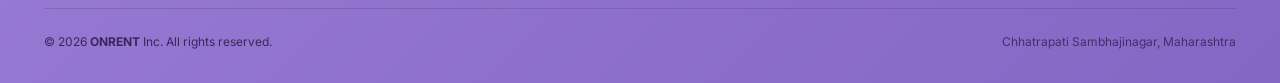
==== commit 3e6090a1: "feat: add checkout, handover, home, list-item, product, and rentals view components with core update" ====
--- a/index.html
+++ b/index.html
@@ -293,7 +293,7 @@
         <div>
           © 2026 <strong>ONRENT</strong> Inc. All rights reserved.
         </div>
-        <div style="color: #a4b3d3;">
+        <div style="color: var(--ink); opacity: 0.85;">
           Chhatrapati Sambhajinagar, Maharashtra
         </div>
       </div>
--- a/styles.css
+++ b/styles.css
@@ -2,16 +2,17 @@
    ONRENT — DESIGN SYSTEM & STYLESHEET
    Brand: ONRENT
    Colours:
-     - #360568 (deep purple): header text, headings, hero & footer backgrounds (start), primary text
-     - #5b2a86 (purple): buttons, active nav pill, links, icons, selected states, hero gradient end
-     - #7785ac (muted blue): borders, dividers, secondary icons, inactive chips, subtle backgrounds
-     - Allowed neutrals / tints: #ffffff, #c3cadf, #eef0f6, #f4f2f8
+     - Porcelain Beige (--beige)
+     - Heather Purple (--purple)
+     - Electric Lemon (--lemon)
+     - Ink (--ink)
+     - Purple-700 (--purple-700)
    Typography:
      - Display: Redaction 10 (Regular 400, Bold 700, Italic 400), Georgia, "Times New Roman", serif
      - Body: Inter, -apple-system, BlinkMacSystemFont, "Segoe UI", Roboto, Helvetica, Arial, sans-serif
    Geometry:
      - 16px card radius, 12px button/input radius, full pills for chips/badges
-     - 1px solid in #7785ac tint (#cdd3e3) for card borders, 1 uniform shadow style
+     - 1px solid var(--beige-line) for card borders, 1 uniform shadow style
    ========================================================================== */
 
 /* --------------------------------------------------------------------------
@@ -50,62 +51,53 @@
   font-synthesis: none;
   -webkit-font-synthesis: none;
 
-  /* The 3 Core Brand Colours */
-  --brand-900: #360568; /* deep purple: header text, headings, hero & footer background start, primary text */
-  --brand-700: #5b2a86; /* purple: buttons, active nav pill, links, icons, selected states, hero gradient end */
-  --brand-400: #7785ac; /* muted blue: borders, dividers, secondary icons, inactive chips, subtle backgrounds */
-
-  /* Allowed Neutrals & Light Tints */
-  --white: #ffffff;
-  --brand-100: #c3cadf; /* light tint of #7785ac: highlighted 'Rent It', footer column headings */
-  --brand-50:  #eef0f6; /* very light tint: subtle backgrounds, dividers, inactive chips */
-  --brand-25:  #f4f2f8; /* very light tint: page and card backgrounds */
-  --brand-card-border: #cdd3e3; /* 1px solid in the #7785ac tint for all cards & inputs */
-  --brand-700-hover: #48206d;
-
-  /* Backward Compatibility & Component Mappings */
-  --ink: var(--brand-900);
-  --ink-900: var(--brand-900);
-  --ink-800: var(--brand-900);
-  --ink-700: var(--brand-900);
-  --ink-600: var(--brand-700);
-  --ink-500: var(--brand-700);
-  --ink-400: var(--brand-400);
-  --ink-300: var(--brand-100);
-  --ink-200: var(--brand-card-border);
-  --ink-100: var(--brand-50);
-  --ink-50:  var(--brand-25);
-
-  --violet: var(--brand-700);
-  --violet-hover: var(--brand-700-hover);
-  --violet-dark: var(--brand-900);
-  --violet-darker: var(--brand-900);
-  --violet-light: var(--brand-50);
-  --violet-tint: var(--brand-card-border);
-  --violet-ring: rgba(91, 42, 134, 0.25);
-
-  /* The ONE EXCEPTION: Lime kept only on the "+ List an Item" button in the header */
-  --lime: #ddf75b;
-  --lime-hover: #d2f13f;
-  --lime-dark: #8b9f1e;
-  --lime-light: var(--brand-50);
-
-  /* Orange mapped to brand colors */
-  --orange: var(--brand-700);
-  --orange-hover: var(--brand-700-hover);
-  --orange-light: var(--brand-50);
-
-  --paper: var(--brand-25);
-  --line: var(--brand-card-border);
-  --muted: var(--brand-700); /* WCAG AAA compliant (7.6:1 on white) */
-
-  /* Status Colors */
-  --success: var(--brand-700);
-  --success-light: var(--brand-50);
-  --warning: var(--brand-700);
-  --warning-light: var(--brand-50);
-  --danger: #b91c1c;
-  --danger-light: #fef2f2;
+  /* 1. The 3 Core Brand Colours */
+  --beige: #F3E6D7;        /* major colour (~55%): page bg, card/section backgrounds, header, panels */
+  --purple: #9B7ED6;       /* major colour (~40%): hero bg, footer bg, primary buttons, active nav, selected states */
+  --lemon: #E4FF3B;        /* highlight colour (<5%): badges, tags, marker highlight, ratings, lemon dot/underlines */
+
+  /* 2. Derived Helper Shades */
+  --ink: #2A1A47;          /* very dark purple, for all text and for text on purple or lemon */
+  --purple-700: #6A4CB0;   /* darker purple, for icons, links, small purple text and active borders on beige */
+  --purple-hover: #8466C4; /* button hover */
+  --beige-light: #FAF3EA;  /* card background */
+  --beige-line: #DCCBB6;   /* borders and dividers */
+  --white: #FFFFFF;        /* allowed for input fields only */
+
+  /* Accessible Placeholder & Focus Ring */
+  --placeholder: #61527E;  /* contrast 6.99:1 on white, WCAG AA pass */
+  --focus-ring: 0 0 0 2px var(--purple-700), 0 0 0 5px var(--lemon);
+
+  /* Component & Backward-Compatibility Mappings */
+  --brand-900: var(--ink);
+  --brand-700: var(--purple-700);
+  --brand-400: var(--beige-line);
+  --brand-100: var(--beige);
+  --brand-50:  var(--beige-light);
+  --brand-25:  var(--beige);
+  --brand-card-border: var(--beige-line);
+  --brand-700-hover: var(--purple-hover);
+
+  --paper: var(--beige);
+  --line: var(--beige-line);
+  --muted: var(--purple-700);
+
+  --violet: var(--purple-700);
+  --violet-hover: var(--purple-hover);
+  --violet-dark: var(--ink);
+  --violet-darker: var(--ink);
+  --violet-light: var(--beige-light);
+  --violet-tint: var(--beige-line);
+
+  --lime: var(--lemon);
+  --lime-hover: var(--lemon);
+
+  --success: var(--purple-700);
+  --success-light: var(--beige-light);
+  --warning: var(--purple-700);
+  --warning-light: var(--beige-light);
+  --danger: var(--purple-700);
+  --danger-light: var(--beige-light);
 
   /* Typography Families */
   --font-display: 'Redaction 10', Georgia, 'Times New Roman', serif;
@@ -120,10 +112,7 @@
   --space-5: 40px;
   --space-6: 48px;
 
-  /* Unified Corner Radii System:
-     - 16px for all cards
-     - 12px for all inputs and buttons
-     - full pills (9999px) for chips and badges */
+  /* Unified Corner Radii System */
   --radius-xs: 8px;
   --radius-sm: 12px;     /* inputs and buttons */
   --radius-md: 16px;     /* cards */
@@ -132,13 +121,13 @@
   --radius-xl: 16px;     /* cards */
   --radius-full: 9999px; /* chips, badges, pills */
 
-  /* Unified Shadow System: One shadow style for cards */
-  --shadow-xs: 0 1px 3px rgba(54, 5, 104, 0.04);
-  --shadow-sm: 0 4px 16px rgba(54, 5, 104, 0.06), 0 1px 3px rgba(54, 5, 104, 0.04);
-  --shadow-md: 0 4px 16px rgba(54, 5, 104, 0.06), 0 1px 3px rgba(54, 5, 104, 0.04);
-  --shadow-lg: 0 10px 28px rgba(54, 5, 104, 0.1), 0 2px 8px rgba(54, 5, 104, 0.04);
-  --shadow-violet: 0 4px 14px rgba(91, 42, 134, 0.25);
-  --shadow-lime: 0 4px 12px rgba(221, 247, 91, 0.35);
+  /* Unified Shadow System */
+  --shadow-xs: 0 1px 3px rgba(42, 26, 71, 0.04);
+  --shadow-sm: 0 4px 16px rgba(42, 26, 71, 0.06), 0 1px 3px rgba(42, 26, 71, 0.04);
+  --shadow-md: 0 4px 16px rgba(42, 26, 71, 0.06), 0 1px 3px rgba(42, 26, 71, 0.04);
+  --shadow-lg: 0 10px 28px rgba(42, 26, 71, 0.1), 0 2px 8px rgba(42, 26, 71, 0.04);
+  --shadow-violet: 0 4px 14px rgba(106, 76, 176, 0.25);
+  --shadow-lime: 0 4px 12px rgba(228, 255, 59, 0.35);
 
   /* Transitions */
   --ease-spring: cubic-bezier(0.175, 0.885, 0.32, 1.275);
@@ -290,7 +279,7 @@
    BUTTONS & CALL-TO-ACTION SYSTEM
    Corner Radius: 12px (--radius-sm)
    Typography: Redaction 10 Bold (--font-display, 700)
-   Default Colour: #5b2a86 (--brand-700)
+   Default Colour: Heather Purple (--purple) with Ink text (--ink)
    Exception: .header-actions .btn-lime stays lime
    ========================================================================== */
 .btn {
@@ -329,69 +318,72 @@
 /* Purple Primary Buttons */
 .btn-violet,
 .btn-primary {
-  background-color: var(--brand-700);
-  color: var(--white);
+  background-color: var(--purple);
+  color: var(--ink);
+  font-weight: 700;
   box-shadow: var(--shadow-sm);
 }
 
 .btn-violet:hover,
 .btn-primary:hover {
-  background-color: var(--brand-700-hover);
-  color: var(--white);
-}
-
-/* btn-lime by default adopts brand purple */
+  background-color: var(--purple-hover);
+  color: var(--ink);
+}
+
+/* btn-lime by default adopts brand purple with --ink text */
 .btn-lime {
-  background-color: var(--brand-700);
-  color: var(--white);
+  background-color: var(--purple);
+  color: var(--ink);
+  font-weight: 700;
   box-shadow: var(--shadow-sm);
 }
 
 .btn-lime:hover {
-  background-color: var(--brand-700-hover);
-  color: var(--white);
-}
-
-/* THE ONE EXCEPTION: keep the lime on the "+ List an Item" button in the header, unchanged */
+  background-color: var(--purple-hover);
+  color: var(--ink);
+}
+
+/* THE ONE EXCEPTION: keep the lemon on the "+ List an Item" button in the header */
 .header-actions .btn-lime {
-  background-color: var(--lime);
-  color: #14213d;
-  font-weight: 700;
-  box-shadow: 0 4px 12px rgba(221, 247, 91, 0.4);
+  background-color: var(--lemon);
+  color: var(--ink);
+  font-weight: 700;
+  box-shadow: 0 4px 12px rgba(228, 255, 59, 0.4);
 }
 
 .header-actions .btn-lime:hover {
-  background-color: var(--lime-hover);
-  color: #14213d;
+  background-color: var(--lemon);
+  opacity: 0.92;
+  color: var(--ink);
 }
 
 /* Secondary Button */
 .btn-secondary {
-  background-color: var(--white);
-  color: var(--brand-900);
-  border: 1px solid var(--brand-card-border);
+  background-color: var(--beige-light);
+  color: var(--ink);
+  border: 1px solid var(--beige-line);
   box-shadow: var(--shadow-xs);
 }
 
 .btn-secondary:hover {
-  background-color: var(--brand-50);
-  border-color: var(--brand-700);
-  color: var(--brand-700);
+  background-color: var(--purple);
+  border-color: var(--purple);
+  color: var(--ink);
 }
 
 /* Outline Button */
 .btn-outline,
 .btn-outline-violet {
   background-color: transparent;
-  color: var(--brand-700);
-  border: 1.5px solid var(--brand-card-border);
+  color: var(--ink);
+  border: 1.5px solid var(--beige-line);
 }
 
 .btn-outline:hover,
 .btn-outline-violet:hover {
-  background-color: var(--brand-50);
-  border-color: var(--brand-700);
-  color: var(--brand-700);
+  background-color: var(--purple);
+  border-color: var(--purple);
+  color: var(--ink);
 }
 
 .btn-full {
@@ -411,39 +403,39 @@
   letter-spacing: 0.05em;
   text-transform: uppercase;
   white-space: nowrap;
-  background-color: var(--brand-50);
-  color: var(--brand-700);
-  border: 1px solid var(--brand-card-border);
+  background-color: var(--beige-light);
+  color: var(--ink);
+  border: 1px solid var(--beige-line);
 }
 
 .pill-badge-violet {
-  background-color: var(--brand-50);
-  color: var(--brand-700);
-  border: 1px solid var(--brand-card-border);
-}
-
-.pill-badge-lime {
-  background-color: var(--brand-50);
-  color: var(--brand-700);
-  border: 1px solid var(--brand-card-border);
-}
-
-.pill-badge-orange {
-  background-color: var(--brand-50);
-  color: var(--brand-700);
-  border: 1px solid var(--brand-card-border);
-}
-
+  background-color: var(--purple);
+  color: var(--ink);
+  border: 1px solid var(--purple-hover);
+}
+
+.pill-badge-lime,
+.pill-badge-orange,
 .pill-badge-success {
-  background-color: var(--brand-50);
-  color: var(--brand-700);
-  border: 1px solid var(--brand-card-border);
+  background-color: var(--lemon);
+  color: var(--ink);
+  border: 1px solid var(--beige-line);
+  font-weight: 700;
 }
 
 .pill-badge-muted {
-  background-color: var(--brand-50);
-  color: var(--brand-700);
-  border: 1px solid var(--brand-card-border);
+  background-color: var(--beige-light);
+  color: var(--ink);
+  border: 1px solid var(--beige-line);
+}
+
+/* Section Headings Key Word Underline */
+.underline-lemon,
+.section-title span.key-word,
+.section-title strong.key-word {
+  border-bottom: 4px solid var(--lemon);
+  padding-bottom: 2px;
+  display: inline-block;
 }
 
 /* ==========================================================================
@@ -454,9 +446,9 @@
   position: sticky;
   top: 0;
   z-index: 100;
-  background-color: rgba(255, 255, 255, 0.98);
+  background-color: var(--beige);
   backdrop-filter: blur(14px);
-  border-bottom: 1px solid var(--brand-card-border);
+  border-bottom: 1px solid var(--beige-line);
   transition: box-shadow var(--transition-fast);
 }
 
@@ -502,17 +494,21 @@
   width: 40px;
   height: 40px;
   border-radius: var(--radius-sm); /* 12px */
-  background: linear-gradient(135deg, var(--brand-900) 0%, var(--brand-700) 100%);
+  background: var(--purple);
   display: flex;
   align-items: center;
   justify-content: center;
-  color: var(--white);
+  color: var(--ink);
   font-family: var(--font-display);
   font-weight: 700;
   font-size: 18px;
   box-shadow: var(--shadow-sm);
 }
 
+.brand-symbol .icon {
+  stroke: var(--ink);
+}
+
 .brand-text-wrap {
   display: flex;
   flex-direction: column;
@@ -523,7 +519,7 @@
   font-size: 22px;
   font-weight: 700;
   letter-spacing: -0.02em;
-  color: var(--brand-900);
+  color: var(--ink);
   line-height: 1;
 }
 
@@ -532,7 +528,7 @@
   font-size: 11px;
   font-weight: 700;
   letter-spacing: 0.12em;
-  color: var(--brand-900);
+  color: var(--ink);
   margin-top: 3px;
   text-transform: uppercase;
   white-space: nowrap;
@@ -544,14 +540,14 @@
   align-items: center;
   gap: 6px;
   height: 40px;
-  background-color: var(--brand-50);
-  border: 1px solid var(--brand-card-border);
+  background-color: var(--beige-light);
+  border: 1px solid var(--beige-line);
   padding: 0 14px;
   border-radius: var(--radius-full);
   font-family: var(--font-display);
   font-size: 13px;
   font-weight: 700;
-  color: var(--brand-900);
+  color: var(--ink);
   white-space: nowrap;
   flex-shrink: 0;
   box-sizing: border-box;
@@ -559,9 +555,9 @@
 }
 
 .location-selector-chip:hover {
-  background-color: var(--white);
-  border-color: var(--brand-700);
-  color: var(--brand-700);
+  background-color: var(--purple);
+  border-color: var(--purple);
+  color: var(--ink);
   box-shadow: var(--shadow-xs);
 }
 
@@ -570,7 +566,7 @@
 }
 
 .location-dot {
-  color: var(--brand-700);
+  color: var(--purple-700);
   font-size: 14px;
 }
 
@@ -597,21 +593,32 @@
   font-family: var(--font-display);
   font-size: 14px;
   font-weight: 700;
-  color: var(--brand-900);
+  color: var(--ink);
   white-space: nowrap;
   box-sizing: border-box;
   transition: all var(--transition-fast);
 }
 
 .nav-item-btn:hover {
-  color: var(--brand-700);
-  background-color: var(--brand-50);
+  color: var(--purple-700);
+  background-color: var(--beige-light);
 }
 
 .nav-item-btn.active {
-  color: var(--white);
-  background-color: var(--brand-700);
-  box-shadow: 0 2px 8px rgba(91, 42, 134, 0.25);
+  color: var(--ink);
+  background-color: var(--purple);
+  box-shadow: 0 2px 8px rgba(106, 76, 176, 0.25);
+}
+
+.nav-item-btn.active::after {
+  content: '';
+  display: inline-block;
+  width: 6px;
+  height: 6px;
+  border-radius: 50%;
+  background-color: var(--lemon);
+  margin-left: 6px;
+  vertical-align: middle;
 }
 
 .header-actions {
@@ -646,23 +653,23 @@
   font-size: 13px;
   border-radius: var(--radius-sm); /* 12px */
   padding: 0 16px;
-  background-color: var(--white);
-  border: 1px solid var(--brand-card-border);
-  color: var(--brand-900);
+  background-color: var(--beige-light);
+  border: 1px solid var(--beige-line);
+  color: var(--ink);
   box-sizing: border-box;
   transition: all var(--transition-fast);
 }
 
 .account-dropdown-btn:hover {
-  background-color: var(--brand-50);
-  border-color: var(--brand-700);
-  color: var(--brand-700);
+  background-color: var(--purple);
+  border-color: var(--purple);
+  color: var(--ink);
 }
 
 .account-dropdown-btn.active {
-  background-color: var(--brand-700);
-  color: var(--white);
-  border-color: var(--brand-700);
+  background-color: var(--purple);
+  color: var(--ink);
+  border-color: var(--purple);
 }
 
 .account-dropdown-btn .dropdown-chevron-icon {
@@ -679,8 +686,8 @@
   top: calc(100% + 8px);
   right: 0;
   min-width: 190px;
-  background: var(--white);
-  border: 1px solid var(--brand-card-border);
+  background: var(--beige-light);
+  border: 1px solid var(--beige-line);
   border-radius: var(--radius-card); /* 16px */
   box-shadow: var(--shadow-lg);
   padding: 6px;
@@ -707,7 +714,7 @@
   font-family: var(--font-display);
   font-size: 14px;
   font-weight: 700;
-  color: var(--brand-900);
+  color: var(--ink);
   text-align: left;
   cursor: pointer;
   transition: all var(--transition-fast);
@@ -715,14 +722,14 @@
 
 .account-menu-item:hover,
 .account-menu-item:focus {
-  background-color: var(--brand-50);
-  color: var(--brand-700);
+  background-color: var(--purple);
+  color: var(--ink);
   outline: none;
 }
 
 .account-menu-item.active {
-  color: var(--brand-700);
-  background-color: var(--brand-50);
+  color: var(--ink);
+  background-color: var(--purple);
 }
 
 .account-menu-item .menu-item-icon {
@@ -762,8 +769,8 @@
   bottom: calc(100% + 12px);
   right: 12px;
   min-width: 180px;
-  background: var(--white);
-  border: 1px solid var(--brand-card-border);
+  background: var(--beige-light);
+  border: 1px solid var(--beige-line);
   border-radius: var(--radius-card); /* 16px */
   box-shadow: var(--shadow-lg);
   padding: 6px;
@@ -790,7 +797,7 @@
   font-family: var(--font-display);
   font-size: 14px;
   font-weight: 700;
-  color: var(--brand-900);
+  color: var(--ink);
   text-align: left;
   cursor: pointer;
   transition: all var(--transition-fast);
@@ -798,14 +805,14 @@
 
 .mobile-account-menu-item:hover,
 .mobile-account-menu-item:focus {
-  background-color: var(--brand-50);
-  color: var(--brand-700);
+  background-color: var(--purple);
+  color: var(--ink);
   outline: none;
 }
 
 .mobile-account-menu-item.active {
-  color: var(--brand-700);
-  background-color: var(--brand-50);
+  color: var(--ink);
+  background-color: var(--purple);
 }
 
 .mobile-account-menu-item .tab-icon {
@@ -819,14 +826,14 @@
   left: 0;
   right: 0;
   height: 68px;
-  background-color: rgba(255, 255, 255, 0.98);
+  background-color: var(--beige);
   backdrop-filter: blur(16px);
-  border-top: 1px solid var(--brand-card-border);
+  border-top: 1px solid var(--beige-line);
   display: flex;
   align-items: center;
   justify-content: space-around;
   z-index: 99;
-  box-shadow: 0 -4px 18px rgba(54, 5, 104, 0.05);
+  box-shadow: 0 -4px 18px rgba(42, 26, 71, 0.05);
 }
 
 @media (min-width: 992px) {
@@ -843,7 +850,7 @@
   gap: 3px;
   flex: 1;
   height: 100%;
-  color: var(--brand-700);
+  color: var(--ink);
   font-family: var(--font-display);
   font-size: 11px;
   font-weight: 700;
@@ -852,28 +859,33 @@
 }
 
 .mobile-nav-tab.active {
-  color: var(--brand-900);
-  font-weight: 700;
-}
-
-.mobile-nav-tab .tab-icon {
-  font-size: 20px;
-  transition: transform var(--transition-fast);
+  color: var(--ink);
+  font-weight: 700;
 }
 
 .mobile-nav-tab.active .tab-icon {
-  transform: translateY(-2px);
+  color: var(--purple-700);
+}
+
+.mobile-nav-tab.active::after {
+  content: '';
+  display: block;
+  width: 4px;
+  height: 4px;
+  border-radius: 50%;
+  background-color: var(--lemon);
+  position: absolute;
+  bottom: 4px;
 }
 
 /* ==========================================================================
    HERO BANNER & SEARCH BAR
-   Gradient: #360568 to #5b2a86
-   Highlighted text: #c3cadf (light tint of #7785ac)
+   Gradient: var(--purple) to var(--purple-hover)
    ========================================================================== */
 .hero-section {
   position: relative;
-  background: linear-gradient(135deg, var(--brand-900) 0%, var(--brand-700) 100%);
-  color: var(--white);
+  background: linear-gradient(135deg, var(--purple) 0%, var(--purple-hover) 100%);
+  color: var(--ink);
   padding: 44px 0 60px;
   border-radius: 0 0 24px 24px;
   overflow: hidden;
@@ -904,7 +916,7 @@
   width: 320px;
   height: 320px;
   border-radius: 50%;
-  background: radial-gradient(circle, rgba(91, 42, 134, 0.35) 0%, transparent 70%);
+  background: radial-gradient(circle, rgba(106, 76, 176, 0.25) 0%, transparent 70%);
 }
 
 .hero-shape-2 {
@@ -914,7 +926,7 @@
   width: 260px;
   height: 260px;
   border-radius: 50%;
-  background: radial-gradient(circle, rgba(119, 133, 172, 0.25) 0%, transparent 70%);
+  background: radial-gradient(circle, rgba(243, 230, 215, 0.3) 0%, transparent 70%);
 }
 
 .hero-content {
@@ -932,7 +944,7 @@
   font-weight: 700;
   line-height: 1.15;
   letter-spacing: -0.02em;
-  color: var(--white);
+  color: var(--ink);
   margin-top: 0;
   margin-bottom: 14px;
 }
@@ -944,14 +956,19 @@
 }
 
 .hero-title .highlight-lime {
-  color: var(--lime);
-  position: relative;
+  background-color: var(--lemon);
+  color: var(--ink);
+  padding: 2px 10px;
+  border-radius: 8px;
+  display: inline-block;
+  font-weight: 700;
 }
 
 .hero-subtitle {
   font-family: var(--font-body);
   font-size: 15px;
-  color: #e4e7f1;
+  color: var(--ink);
+  opacity: 0.9;
   max-width: 720px;
   margin: 0 auto 28px;
   line-height: 1.6;
@@ -965,9 +982,9 @@
 
 /* Multi-Attribute Search Bar (Equal Heights: 56px, Radius: 12px) */
 .hero-search-box {
-  background-color: var(--white);
+  background-color: var(--beige-light);
   border-radius: var(--radius-card); /* 16px */
-  border: 1px solid var(--brand-card-border);
+  border: 1px solid var(--beige-line);
   padding: 16px 20px;
   box-shadow: var(--shadow-lg);
   max-width: 1100px;
@@ -997,8 +1014,8 @@
   display: flex;
   align-items: center;
   gap: 12px;
-  background-color: var(--brand-50);
-  border: 1px solid var(--brand-card-border);
+  background-color: var(--white);
+  border: 1px solid var(--beige-line);
   padding: 0 16px;
   border-radius: var(--radius-sm); /* 12px */
   text-align: left;
@@ -1010,8 +1027,8 @@
 }
 
 .search-field-unit:focus-within {
-  border-color: #5b2a86;
-  box-shadow: 0 0 0 2px #5b2a86, 0 4px 14px rgba(91, 42, 134, 0.2);
+  border-color: var(--purple-700);
+  box-shadow: 0 0 0 2px var(--purple-700), 0 0 0 5px var(--lemon);
 }
 
 .search-field-unit.duration-field {
@@ -1025,8 +1042,8 @@
   font-family: var(--font-body);
   font-size: 16px;
   font-weight: 600;
-  color: #360568;
-  caret-color: #5b2a86;
+  color: var(--ink);
+  caret-color: var(--purple-700);
   outline: none;
   letter-spacing: normal;
   text-transform: none;
@@ -1043,7 +1060,7 @@
 }
 
 .search-field-unit input::placeholder {
-  color: #59556e;
+  color: var(--placeholder);
   font-weight: 500;
   opacity: 1;
 }
@@ -1056,7 +1073,7 @@
   height: 22px;
   flex-shrink: 0;
   line-height: 0;
-  color: var(--brand-700);
+  color: var(--purple-700);
   pointer-events: none;
 }
 
@@ -1065,7 +1082,7 @@
   width: 22px;
   height: 22px;
   flex-shrink: 0;
-  stroke: var(--brand-700);
+  stroke: var(--purple-700);
 }
 
 /* Clear button inside search bars */
@@ -1076,9 +1093,9 @@
   width: 26px;
   height: 26px;
   border-radius: 50%;
-  background: rgba(119, 133, 172, 0.18);
+  background: var(--beige);
   border: none;
-  color: #360568;
+  color: var(--ink);
   cursor: pointer;
   padding: 0;
   flex-shrink: 0;
@@ -1086,12 +1103,12 @@
 }
 
 .search-clear-btn:hover {
-  background: #5b2a86;
-  color: var(--white);
+  background: var(--purple);
+  color: var(--ink);
 }
 
 .search-clear-btn:focus-visible {
-  outline: 2px solid #5b2a86;
+  outline: 2px solid var(--purple-700);
   outline-offset: 1px;
 }
 
@@ -1102,8 +1119,8 @@
   display: flex;
   align-items: center;
   gap: 12px;
-  background-color: var(--brand-50);
-  border: 1px solid var(--brand-card-border);
+  background-color: var(--white);
+  border: 1px solid var(--beige-line);
   border-radius: var(--radius-sm);
   padding: 0 16px;
   height: 54px;
@@ -1114,8 +1131,8 @@
 }
 
 .browse-search-unit:focus-within {
-  border-color: #5b2a86;
-  box-shadow: 0 0 0 2px #5b2a86, 0 4px 14px rgba(91, 42, 134, 0.2);
+  border-color: var(--purple-700);
+  box-shadow: 0 0 0 2px var(--purple-700), 0 0 0 5px var(--lemon);
 }
 
 .browse-search-unit input {
@@ -1125,8 +1142,8 @@
   font-family: var(--font-body);
   font-size: 16px;
   font-weight: 600;
-  color: #360568;
-  caret-color: #5b2a86;
+  color: var(--ink);
+  caret-color: var(--purple-700);
   outline: none;
   letter-spacing: normal;
   text-transform: none;
@@ -1141,7 +1158,7 @@
 }
 
 .browse-search-unit input::placeholder {
-  color: #59556e;
+  color: var(--placeholder);
   font-weight: 500;
   opacity: 1;
 }
@@ -1156,14 +1173,14 @@
   white-space: nowrap;
   letter-spacing: -0.01em;
   border-radius: var(--radius-sm); /* 12px */
-  background-color: var(--brand-700);
-  color: var(--white);
+  background-color: var(--ink);
+  color: var(--beige);
   box-shadow: var(--shadow-sm);
 }
 
 #heroSearchSubmitBtn:hover {
-  background-color: var(--brand-700-hover);
-  color: var(--white);
+  background-color: var(--purple-700);
+  color: var(--beige);
 }
 
 @media (max-width: 899px) {
@@ -1197,9 +1214,9 @@
   gap: 8px;
   padding: 10px 18px;
   border-radius: var(--radius-full);
-  background-color: var(--white);
-  border: 1px solid var(--brand-card-border);
-  color: var(--brand-900);
+  background-color: var(--beige-light);
+  border: 1px solid var(--beige-line);
+  color: var(--ink);
   font-family: var(--font-display);
   font-size: 14px;
   font-weight: 700;
@@ -1209,27 +1226,27 @@
 }
 
 .category-chip:hover {
-  border-color: var(--brand-700);
-  background-color: var(--brand-50);
-  color: var(--brand-700);
+  border-color: var(--purple);
+  background-color: var(--beige);
+  color: var(--ink);
 }
 
 .category-chip.active {
-  background-color: var(--brand-700);
-  color: var(--white);
-  border-color: var(--brand-700);
-  box-shadow: 0 4px 14px rgba(91, 42, 134, 0.25);
+  background-color: var(--purple);
+  color: var(--ink);
+  border-color: var(--purple);
+  box-shadow: 0 4px 14px rgba(106, 76, 176, 0.25);
 }
 
 .category-chip .chip-icon svg {
   width: 16px;
   height: 16px;
-  stroke: var(--brand-700);
+  stroke: var(--purple-700);
   transition: stroke var(--transition-fast);
 }
 
 .category-chip.active .chip-icon svg {
-  stroke: var(--white);
+  stroke: var(--ink);
 }
 
 /* ==========================================================================
@@ -1253,7 +1270,7 @@
   font-size: 26px;
   font-weight: 700;
   letter-spacing: -0.02em;
-  color: var(--brand-900);
+  color: var(--ink);
   line-height: 1.2;
 }
 
@@ -1263,10 +1280,43 @@
   }
 }
 
+.lemon-underline {
+  display: inline-block;
+  border-bottom: 4px solid var(--lemon);
+  padding-bottom: 2px;
+  line-height: 1.05;
+}
+
+.refundable-deposit-icon {
+  width: 24px;
+  height: 24px;
+  border-radius: var(--radius-full);
+  background-color: var(--lemon);
+  color: var(--ink);
+  display: inline-flex;
+  align-items: center;
+  justify-content: center;
+  flex-shrink: 0;
+  border: 1px solid var(--beige-line);
+}
+
+.checklist-check-circle {
+  width: 20px;
+  height: 20px;
+  border-radius: var(--radius-full);
+  background-color: var(--lemon);
+  color: var(--ink);
+  display: inline-flex;
+  align-items: center;
+  justify-content: center;
+  flex-shrink: 0;
+  border: 1px solid var(--beige-line);
+}
+
 .section-subtitle {
   font-family: var(--font-body);
   font-size: 14px;
-  color: var(--brand-700);
+  color: var(--purple-700);
   margin-top: 4px;
 }
 
@@ -1290,8 +1340,8 @@
 }
 
 .moment-card {
-  background: var(--white);
-  border: 1px solid var(--brand-card-border);
+  background: var(--beige-light);
+  border: 1px solid var(--beige-line);
   border-radius: var(--radius-card); /* 16px */
   padding: 16px;
   cursor: pointer;
@@ -1307,7 +1357,7 @@
 .moment-card:hover {
   transform: translateY(-4px);
   box-shadow: var(--shadow-lg);
-  border-color: var(--brand-700);
+  border-color: var(--purple);
 }
 
 .moment-card-header {
@@ -1322,18 +1372,19 @@
   width: 44px;
   height: 44px;
   border-radius: var(--radius-sm); /* 12px */
-  background-color: var(--brand-50);
+  background-color: var(--purple);
   display: flex;
   align-items: center;
   justify-content: center;
   flex-shrink: 0;
+  color: var(--ink);
 }
 
 .moment-icon-badge svg,
 .moment-svg-icon {
   width: 22px;
   height: 22px;
-  stroke: var(--brand-700);
+  stroke: var(--ink);
   transition: transform var(--transition-fast);
 }
 
@@ -1348,9 +1399,9 @@
   font-weight: 700;
   padding: 4px 10px;
   border-radius: var(--radius-full);
-  background: var(--brand-50);
-  color: var(--brand-700);
-  border: 1px solid var(--brand-card-border);
+  background: var(--lemon);
+  color: var(--ink);
+  border: 1px solid var(--beige-line);
   white-space: nowrap;
 }
 
@@ -1364,7 +1415,7 @@
   font-family: var(--font-display);
   font-size: 16px;
   font-weight: 700;
-  color: var(--brand-900);
+  color: var(--ink);
   line-height: 1.3;
   margin-bottom: 6px;
 }
@@ -1372,7 +1423,8 @@
 .moment-card-desc {
   font-family: var(--font-body);
   font-size: 13px;
-  color: var(--brand-700);
+  color: var(--ink);
+  opacity: 0.85;
   line-height: 1.4;
 }
 
@@ -1407,8 +1459,8 @@
 }
 
 .product-card {
-  background-color: var(--white);
-  border: 1px solid var(--brand-card-border);
+  background-color: var(--beige-light);
+  border: 1px solid var(--beige-line);
   border-radius: var(--radius-card); /* 16px */
   overflow: hidden;
   box-shadow: var(--shadow-sm);
@@ -1423,14 +1475,14 @@
 .product-card:hover {
   transform: translateY(-4px);
   box-shadow: var(--shadow-lg);
-  border-color: var(--brand-700);
+  border-color: var(--purple);
 }
 
 .product-card-img-wrap {
   position: relative;
   width: 100%;
   aspect-ratio: 4 / 3;
-  background-color: var(--brand-50);
+  background-color: var(--beige);
   overflow: hidden;
 }
 
@@ -1454,8 +1506,7 @@
   font-weight: 700;
   padding: 4px 10px;
   border-radius: var(--radius-full);
-  background-color: rgba(54, 5, 104, 0.85);
-  backdrop-filter: blur(6px);
+  background-color: var(--purple-700);
   color: var(--white);
 }
 
@@ -1468,10 +1519,9 @@
   font-weight: 700;
   padding: 3px 10px;
   border-radius: var(--radius-full);
-  background-color: rgba(255, 255, 255, 0.95);
-  backdrop-filter: blur(6px);
-  color: var(--brand-900);
-  border: 1px solid var(--brand-card-border);
+  background-color: var(--lemon);
+  color: var(--ink);
+  border: 1px solid var(--beige-line);
   box-shadow: var(--shadow-xs);
 }
 
@@ -1495,7 +1545,7 @@
   font-weight: 700;
   letter-spacing: 0.05em;
   text-transform: uppercase;
-  color: var(--brand-700);
+  color: var(--purple-700);
 }
 
 .product-rating-box {
@@ -1505,18 +1555,19 @@
   font-family: var(--font-display);
   font-size: 12px;
   font-weight: 700;
-  color: var(--brand-900);
+  color: var(--ink);
 }
 
 .product-rating-box .star {
-  color: var(--brand-700);
+  color: var(--lemon);
+  fill: var(--lemon);
 }
 
 .product-card-title {
   font-family: var(--font-display);
   font-size: 16px;
   font-weight: 700;
-  color: var(--brand-900);
+  color: var(--ink);
   line-height: 1.35;
   margin-bottom: 6px;
   display: -webkit-box;
@@ -1531,7 +1582,7 @@
   gap: 6px;
   font-family: var(--font-body);
   font-size: 12px;
-  color: var(--brand-700);
+  color: var(--purple-700);
   margin-bottom: 12px;
 }
 
@@ -1539,8 +1590,8 @@
   width: 20px;
   height: 20px;
   border-radius: 50%;
-  background-color: var(--brand-50);
-  color: var(--brand-700);
+  background-color: var(--purple);
+  color: var(--ink);
   font-family: var(--font-display);
   font-size: 10px;
   font-weight: 700;
@@ -1552,7 +1603,7 @@
 .product-card-footer {
   margin-top: auto; /* Pinned to bottom */
   padding-top: 12px;
-  border-top: 1px solid var(--brand-card-border);
+  border-top: 1px solid var(--beige-line);
   display: flex;
   align-items: baseline;
   justify-content: space-between;
@@ -1567,7 +1618,7 @@
   font-family: var(--font-display);
   font-size: 18px;
   font-weight: 700;
-  color: var(--brand-900);
+  color: var(--ink);
   letter-spacing: -0.01em;
 }
 
@@ -1575,29 +1626,30 @@
   font-family: var(--font-body);
   font-size: 12px;
   font-weight: 500;
-  color: var(--brand-700);
+  color: var(--purple-700);
 }
 
 .product-deposit-pill {
   font-family: var(--font-body);
   font-size: 11px;
   font-weight: 600;
-  color: var(--brand-700);
+  color: var(--purple-700);
 }
 
 /* ==========================================================================
    TRUST & SAFETY BANNER
    ========================================================================== */
 .trust-banner-section {
-  background: linear-gradient(135deg, var(--white) 0%, var(--brand-50) 100%);
-  border: 1px solid var(--brand-card-border);
+  background: var(--beige-light);
+  border: 1px solid var(--beige-line);
   border-radius: var(--radius-card); /* 16px */
   padding: 32px 24px;
   margin: 36px 0;
   box-shadow: var(--shadow-sm);
 }
 
-.trust-pillars-grid {
+.trust-pillars-grid,
+.trust-banner-grid {
   display: grid;
   grid-template-columns: 1fr;
   gap: 24px;
@@ -1605,43 +1657,49 @@
 }
 
 @media (min-width: 768px) {
-  .trust-pillars-grid {
+  .trust-pillars-grid,
+  .trust-banner-grid {
     grid-template-columns: repeat(3, 1fr);
   }
 }
 
-.trust-pillar-card {
+.trust-pillar-card,
+.trust-feature-item {
   display: flex;
   gap: 16px;
   align-items: flex-start;
 }
 
-.trust-pillar-icon {
+.trust-pillar-icon,
+.trust-feature-icon {
   width: 44px;
   height: 44px;
   border-radius: var(--radius-sm); /* 12px */
-  background-color: var(--brand-50);
-  border: 1px solid var(--brand-card-border);
+  background-color: var(--beige);
+  border: 1px solid var(--beige-line);
   display: flex;
   align-items: center;
   justify-content: center;
   font-size: 20px;
-  color: var(--brand-700);
+  color: var(--purple-700);
   flex-shrink: 0;
 }
 
-.trust-pillar-title {
+.trust-pillar-title,
+.trust-feature-content h4 {
   font-family: var(--font-display);
   font-size: 16px;
   font-weight: 700;
-  color: var(--brand-900);
+  color: var(--ink);
   margin-bottom: 4px;
 }
 
-.trust-pillar-desc {
+.trust-pillar-desc,
+.trust-feature-content p {
   font-family: var(--font-body);
   font-size: 13px;
-  color: var(--brand-700);
+  color: var(--ink);
+  opacity: 0.85;
   line-height: 1.5;
 }
 
@@ -1654,7 +1712,7 @@
   left: 0;
   right: 0;
   bottom: 0;
-  background-color: rgba(54, 5, 104, 0.6);
+  background-color: rgba(42, 26, 71, 0.6);
   backdrop-filter: blur(6px);
   z-index: 1050;
   display: flex;
@@ -1672,9 +1730,9 @@
 }
 
 .modal-box {
-  background-color: var(--white);
+  background-color: var(--beige-light);
   border-radius: var(--radius-card); /* 16px */
-  border: 1px solid var(--brand-card-border);
+  border: 1px solid var(--beige-line);
   width: 100%;
   max-width: 600px;
   max-height: 90vh;
@@ -1684,6 +1742,7 @@
   box-shadow: var(--shadow-lg);
   transform: translateY(20px) scale(0.97);
   transition: transform var(--transition-normal);
+  color: var(--ink);
 }
 
 @media (min-width: 768px) {
@@ -1703,20 +1762,20 @@
   width: 36px;
   height: 36px;
   border-radius: 50%;
-  background-color: var(--brand-50);
-  border: 1px solid var(--brand-card-border);
+  background-color: var(--beige);
+  border: 1px solid var(--beige-line);
   display: flex;
   align-items: center;
   justify-content: center;
   font-size: 16px;
-  color: var(--brand-900);
+  color: var(--ink);
   transition: all var(--transition-fast);
 }
 
 .modal-close-btn:hover {
-  background-color: var(--white);
-  border-color: var(--brand-700);
-  color: var(--brand-700);
+  background-color: var(--purple);
+  border-color: var(--purple);
+  color: var(--ink);
   transform: rotate(90deg);
 }
 
@@ -1724,8 +1783,8 @@
    PRICE CALCULATOR & PLAN PICKER COMPONENT
    ========================================================================== */
 .calc-card-container {
-  background-color: var(--brand-50);
-  border: 1px solid var(--brand-card-border);
+  background-color: var(--beige-light);
+  border: 1px solid var(--beige-line);
   border-radius: var(--radius-card); /* 16px */
   padding: 20px;
   margin: 18px 0;
@@ -1746,7 +1805,7 @@
 
 .plan-pill-btn {
   background-color: var(--white);
-  border: 1.5px solid var(--brand-card-border);
+  border: 1.5px solid var(--beige-line);
   border-radius: var(--radius-sm); /* 12px */
   padding: 10px 8px;
   text-align: center;
@@ -1755,30 +1814,35 @@
   display: flex;
   flex-direction: column;
   gap: 2px;
+  color: var(--ink);
 }
 
 .plan-pill-btn:hover {
-  border-color: var(--brand-700);
+  border-color: var(--purple);
 }
 
 .plan-pill-btn.active {
-  border-color: var(--brand-700);
-  background-color: var(--brand-50);
-  box-shadow: 0 0 0 1px var(--brand-700);
+  border-color: var(--purple);
+  background-color: var(--purple);
+  color: var(--ink);
+  box-shadow: 0 0 0 1px var(--purple);
 }
 
 .plan-pill-name {
   font-family: var(--font-display);
   font-size: 13px;
   font-weight: 700;
-  color: var(--brand-900);
+  color: var(--ink);
 }
 
 .plan-pill-discount {
   font-family: var(--font-body);
   font-size: 10px;
   font-weight: 700;
-  color: var(--brand-700);
+  background: var(--lemon);
+  color: var(--ink);
+  padding: 1px 6px;
+  border-radius: 4px;
 }
 
 .calc-dates-row {
@@ -1794,7 +1858,7 @@
   font-size: 11px;
   font-weight: 700;
   text-transform: uppercase;
-  color: var(--brand-700);
+  color: var(--purple-700);
   margin-bottom: 4px;
 }
 
@@ -1803,18 +1867,18 @@
   height: 48px;
   padding: 8px 12px;
   border-radius: var(--radius-sm); /* 12px */
-  border: 1px solid var(--brand-card-border);
+  border: 1px solid var(--beige-line);
   background-color: var(--white);
   font-family: var(--font-body);
   font-size: 13px;
   font-weight: 600;
-  color: var(--brand-900);
+  color: var(--ink);
   box-sizing: border-box;
 }
 
 .calc-toggle-row {
   background-color: var(--white);
-  border: 1px solid var(--brand-card-border);
+  border: 1px solid var(--beige-line);
   border-radius: var(--radius-card); /* 16px */
   padding: 12px 14px;
   display: flex;
@@ -1822,12 +1886,13 @@
   justify-content: space-between;
   margin-bottom: 14px;
   cursor: pointer;
+  color: var(--ink);
 }
 
 .calc-toggle-row input[type="checkbox"] {
   width: 18px;
   height: 18px;
-  accent-color: var(--brand-700);
+  accent-color: var(--purple);
 }
 
 /* Itemized Price Breakdown Table */
@@ -1837,8 +1902,8 @@
   gap: 8px;
   font-size: 13px;
   padding: 14px 0;
-  border-top: 1px solid var(--brand-card-border);
-  border-bottom: 1px solid var(--brand-card-border);
+  border-top: 1px solid var(--beige-line);
+  border-bottom: 1px solid var(--beige-line);
   margin-bottom: 14px;
 }
 
@@ -1846,26 +1911,28 @@
   display: flex;
   align-items: center;
   justify-content: space-between;
-  color: var(--brand-700);
+  color: var(--ink);
 }
 
 .calc-breakdown-row.highlight-net {
-  color: var(--brand-900);
+  color: var(--ink);
   font-weight: 700;
 }
 
 .calc-breakdown-row.highlight-total {
   font-size: 16px;
   font-weight: 700;
-  color: var(--brand-900);
-  padding-top: 6px;
-  border-top: 1px dashed var(--brand-card-border);
+  background-color: var(--purple);
+  color: var(--ink);
+  padding: 10px 14px;
+  border-radius: var(--radius-sm);
+  border-top: none;
 }
 
 .calc-breakdown-row.highlight-total .total-val {
   font-family: var(--font-display);
-  font-weight: 700;
-  color: var(--brand-700);
+  font-weight: 800;
+  color: var(--ink);
 }
 
 /* Collapsible Tax & Fee Breakdown Group under Net Rental Charge */
@@ -1881,7 +1948,7 @@
   font-family: inherit;
   font-size: 13px;
   font-weight: 700;
-  color: var(--brand-900);
+  color: var(--ink);
   text-align: left;
   cursor: pointer;
   padding: 3px 0;
@@ -1894,11 +1961,11 @@
 }
 
 button.calc-breakdown-row.breakdown-toggle-btn:hover {
-  color: var(--brand-700);
+  color: var(--purple-700);
 }
 
 button.calc-breakdown-row.breakdown-toggle-btn:focus-visible {
-  outline: 2px solid var(--brand-700);
+  outline: 2px solid var(--purple-700);
   outline-offset: 3px;
 }
 
@@ -1912,7 +1979,7 @@
   width: 16px;
   height: 16px;
   flex-shrink: 0;
-  stroke: #5b2a86;
+  stroke: var(--purple-700);
   stroke-width: 2;
   stroke-linecap: round;
   stroke-linejoin: round;
@@ -1952,7 +2019,8 @@
 
 .calc-breakdown-row.breakdown-subrow {
   font-size: 12.5px;
-  color: var(--brand-700);
+  color: var(--ink);
+  opacity: 0.9;
   font-weight: 500;
 }
 
@@ -1975,7 +2043,7 @@
   bottom: 12px;
   left: 11px;
   width: 2px;
-  background-color: var(--brand-card-border);
+  background-color: var(--beige-line);
 }
 
 .timeline-step {
@@ -1993,41 +2061,41 @@
   height: 24px;
   border-radius: 50%;
   background-color: var(--white);
-  border: 2px solid var(--brand-card-border);
+  border: 2px solid var(--beige-line);
   display: flex;
   align-items: center;
   justify-content: center;
   font-family: var(--font-display);
   font-size: 11px;
   font-weight: 700;
-  color: var(--brand-700);
+  color: var(--purple-700);
   z-index: 2;
 }
 
 .timeline-step.completed .step-marker {
-  background-color: var(--brand-700);
-  border-color: var(--brand-700);
-  color: var(--white);
+  background-color: var(--purple);
+  border-color: var(--purple);
+  color: var(--ink);
 }
 
 .timeline-step.active .step-marker {
-  background-color: var(--brand-700);
-  border-color: var(--brand-900);
-  color: var(--white);
-  box-shadow: 0 0 0 4px var(--brand-50);
+  background-color: var(--lemon);
+  border-color: var(--purple-700);
+  color: var(--ink);
+  box-shadow: 0 0 0 4px var(--beige-light);
 }
 
 .step-title {
   font-family: var(--font-display);
   font-size: 15px;
   font-weight: 700;
-  color: var(--brand-900);
+  color: var(--ink);
 }
 
 .step-desc {
   font-family: var(--font-body);
   font-size: 12px;
-  color: var(--brand-700);
+  color: var(--purple-700);
 }
 
 /* ==========================================================================
@@ -2058,7 +2126,7 @@
   font-family: var(--font-body);
   font-size: 13px;
   font-weight: 700;
-  color: var(--brand-900);
+  color: var(--ink);
   margin-bottom: 6px;
   line-height: 1.3;
 }
@@ -2070,13 +2138,13 @@
   height: 54px;
   min-height: 54px;
   padding: 0 16px;
-  border: 1px solid var(--brand-card-border);
+  border: 1px solid var(--beige-line);
   border-radius: var(--radius-sm); /* 12px */
   font-family: var(--font-body);
   font-size: 16px;
   font-weight: 600;
-  color: #360568;
-  caret-color: #5b2a86;
+  color: var(--ink);
+  caret-color: var(--purple-700);
   background: var(--white);
   box-sizing: border-box;
   transition: border-color var(--transition-fast), box-shadow var(--transition-fast);
@@ -2084,7 +2152,7 @@
 
 .form-field-unit input::placeholder,
 .form-field-unit textarea::placeholder {
-  color: #59556e;
+  color: var(--placeholder);
   font-weight: 500;
   opacity: 1;
 }
@@ -2098,9 +2166,9 @@
 .form-field-unit input:focus,
 .form-field-unit select:focus,
 .form-field-unit textarea:focus {
-  border-color: #5b2a86;
+  border-color: var(--purple-700);
   outline: none;
-  box-shadow: 0 0 0 2px #5b2a86, 0 4px 14px rgba(91, 42, 134, 0.2);
+  box-shadow: 0 0 0 2px var(--purple-700), 0 0 0 5px var(--lemon);
 }
 
 /* ==========================================================================
@@ -2130,8 +2198,8 @@
 }
 
 .toast-pill {
-  background-color: var(--brand-900);
-  color: var(--white);
+  background-color: var(--ink);
+  color: var(--beige);
   padding: 12px 18px;
   border-radius: var(--radius-full);
   font-family: var(--font-display);
@@ -2143,17 +2211,17 @@
   gap: 10px;
   animation: slideToastUp 0.3s var(--ease-spring);
   pointer-events: auto;
-  border: 1px solid var(--brand-card-border);
+  border: 1px solid var(--purple-700);
 }
 
 .toast-pill.success {
-  background-color: var(--brand-900);
-  border: 1px solid var(--brand-700);
+  background-color: var(--ink);
+  border: 1px solid var(--lemon);
 }
 
 .toast-pill.warning {
-  background-color: var(--brand-900);
-  border: 1px solid var(--brand-700);
+  background-color: var(--ink);
+  border: 1px solid var(--lemon);
 }
 
 @keyframes slideToastUp {
@@ -2169,12 +2237,13 @@
 
 /* ==========================================================================
    FOOTER
-   Background: #360568 (--brand-900)
-   Headings: #c3cadf (--brand-100)
+   Background: Heather Purple (--purple to --purple-hover)
+   Text & Headings: Ink (--ink)
+   Accents: Electric Lemon (--lemon)
    ========================================================================== */
 .site-footer {
-  background-color: var(--brand-900);
-  color: var(--white);
+  background: linear-gradient(135deg, var(--purple) 0%, var(--purple-hover) 100%);
+  color: var(--ink);
   padding: 48px 0 32px;
   margin-top: 48px;
 }
@@ -2197,17 +2266,18 @@
   font-size: 24px;
   font-weight: 700;
   letter-spacing: -0.02em;
-  color: var(--white);
+  color: var(--ink);
   margin-bottom: 8px;
 }
 
 .footer-brand p {
   font-family: var(--font-body);
   font-size: 14px;
-  color: #c9d4eb;
+  color: var(--ink);
   line-height: 1.6;
   max-width: 380px;
   margin-bottom: 16px;
+  opacity: 0.9;
 }
 
 .footer-col h5 {
@@ -2216,8 +2286,11 @@
   font-weight: 700;
   text-transform: uppercase;
   letter-spacing: 0.08em;
-  color: var(--brand-100); /* light tint of #7785ac (~#c3cadf), NOT lime */
+  color: var(--ink);
   margin-bottom: 14px;
+  display: inline-block;
+  border-bottom: 3px solid var(--lemon);
+  padding-bottom: 4px;
 }
 
 .footer-links-list {
@@ -2230,24 +2303,28 @@
 .footer-links-list button {
   font-family: var(--font-body);
   font-size: 13px;
-  color: #c9d4eb;
+  color: var(--ink);
   text-align: left;
-  transition: color var(--transition-fast);
+  transition: color var(--transition-fast), transform var(--transition-fast);
+  opacity: 0.88;
 }
 
 .footer-links-list button:hover {
-  color: var(--white);
+  color: var(--ink);
+  opacity: 1;
+  text-decoration: underline;
 }
 
 .footer-bottom-row {
   padding-top: 24px;
-  border-top: 1px solid rgba(195, 202, 223, 0.2);
+  border-top: 1px solid rgba(42, 26, 71, 0.2);
   display: flex;
   flex-direction: column;
   gap: 12px;
   font-family: var(--font-body);
   font-size: 12px;
-  color: var(--brand-100);
+  color: var(--ink);
+  opacity: 0.85;
 }
 
 @media (min-width: 768px) {
@@ -2265,7 +2342,7 @@
   position: relative;
   width: 100%;
   overflow: hidden;
-  background-color: var(--brand-50);
+  background-color: var(--beige-light);
   display: block;
   border-radius: inherit;
 }
@@ -2273,7 +2350,7 @@
 .onrent-skeleton {
   position: absolute;
   inset: 0;
-  background: linear-gradient(90deg, #f0f2f7 25%, #e4e7f1 50%, #f0f2f7 75%);
+  background: linear-gradient(90deg, var(--beige) 25%, var(--beige-light) 50%, var(--beige) 75%);
   background-size: 200% 100%;
   animation: onrentShimmer 1.5s infinite;
   z-index: 0;
@@ -2333,8 +2410,8 @@
   flex-direction: column;
   align-items: center;
   justify-content: center;
-  background: linear-gradient(135deg, var(--white) 0%, var(--brand-50) 100%);
-  color: var(--brand-700);
+  background: linear-gradient(135deg, var(--white) 0%, var(--beige-light) 100%);
+  color: var(--purple-700);
   padding: 16px;
   text-align: center;
   gap: 6px;
@@ -2344,23 +2421,23 @@
 
 .onrent-img-fallback .fallback-icon {
   font-size: 36px;
-  filter: drop-shadow(0 2px 4px rgba(54, 5, 104, 0.1));
+  filter: drop-shadow(0 2px 4px rgba(42, 26, 71, 0.1));
 }
 
 .onrent-img-fallback .fallback-label {
   font-family: var(--font-display);
   font-size: 13px;
   font-weight: 700;
-  color: var(--brand-900);
+  color: var(--ink);
 }
 
 .onrent-img-fallback .fallback-badge {
   font-family: var(--font-display);
   font-size: 10px;
   font-weight: 700;
-  color: var(--brand-700);
-  background: var(--brand-50);
-  border: 1px solid var(--brand-card-border);
+  color: var(--ink);
+  background: var(--lemon);
+  border: 1px solid var(--beige-line);
   padding: 2px 8px;
   border-radius: var(--radius-full);
 }
